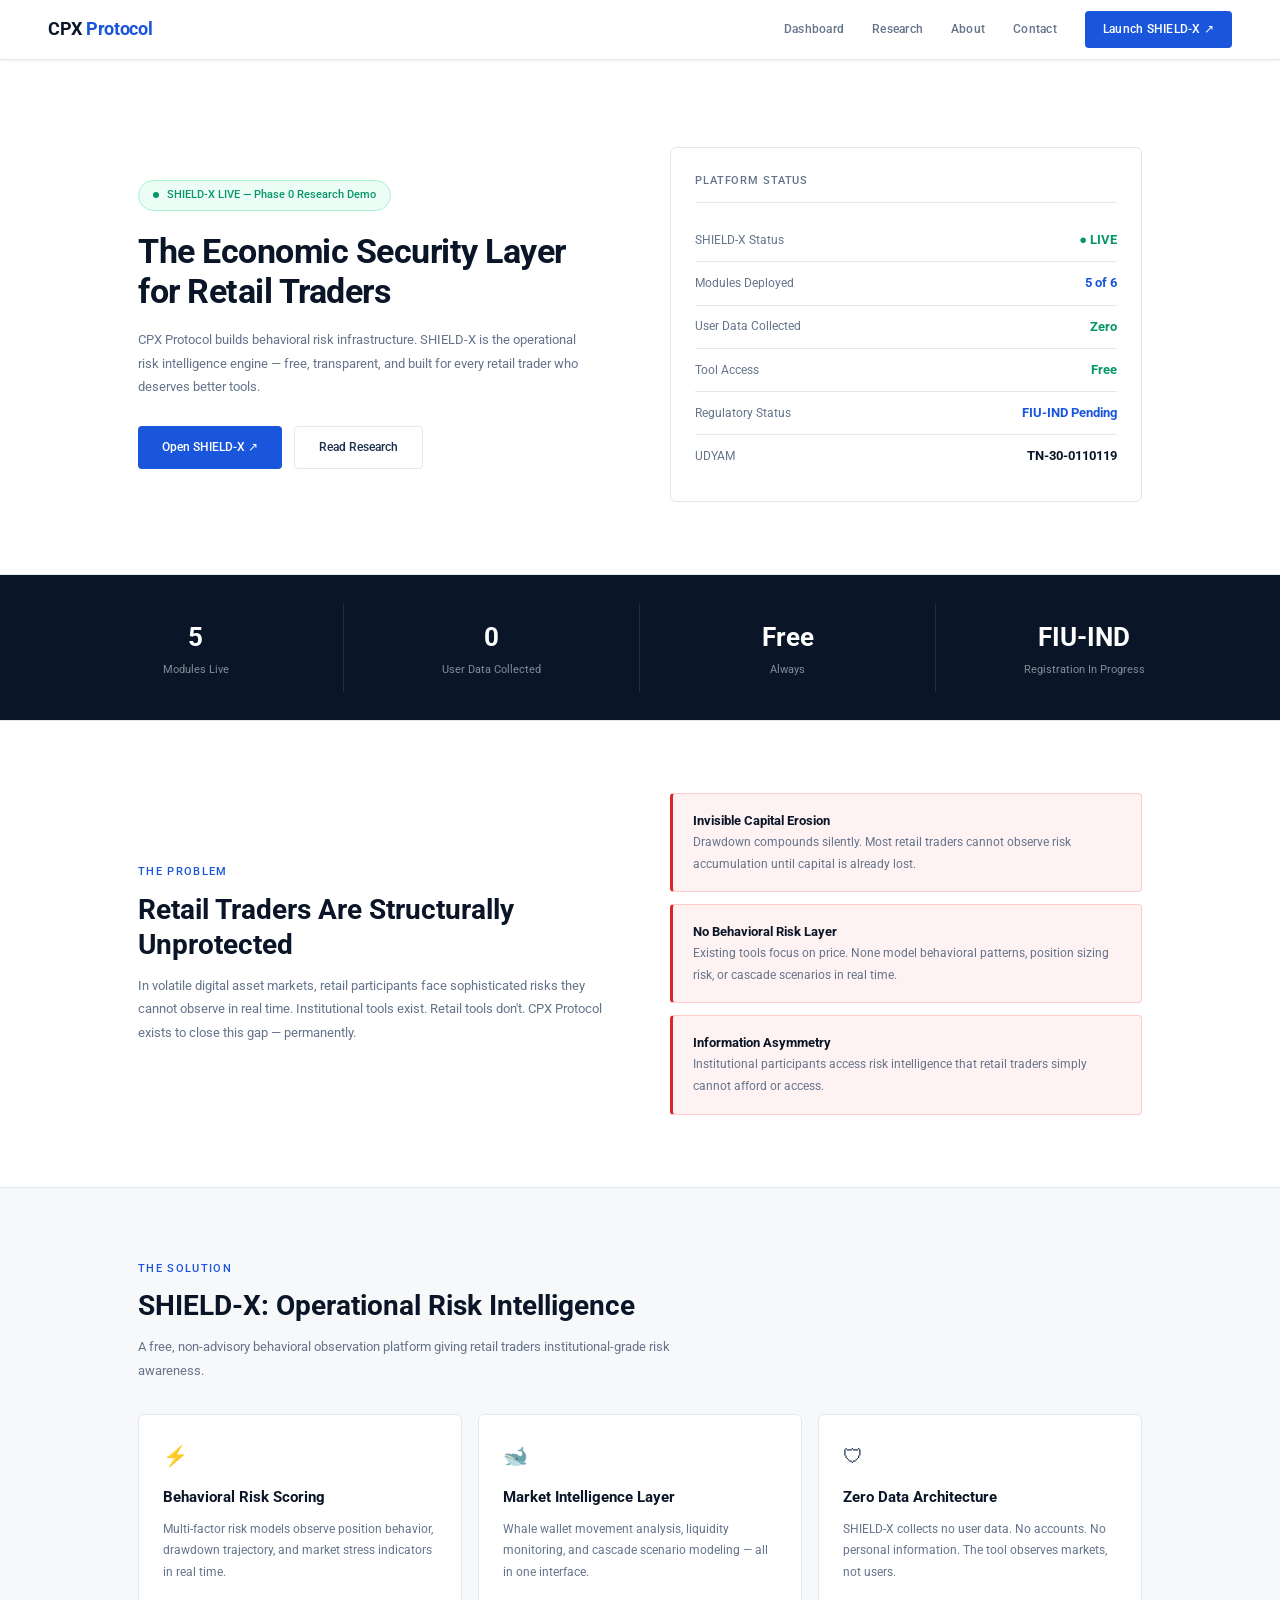
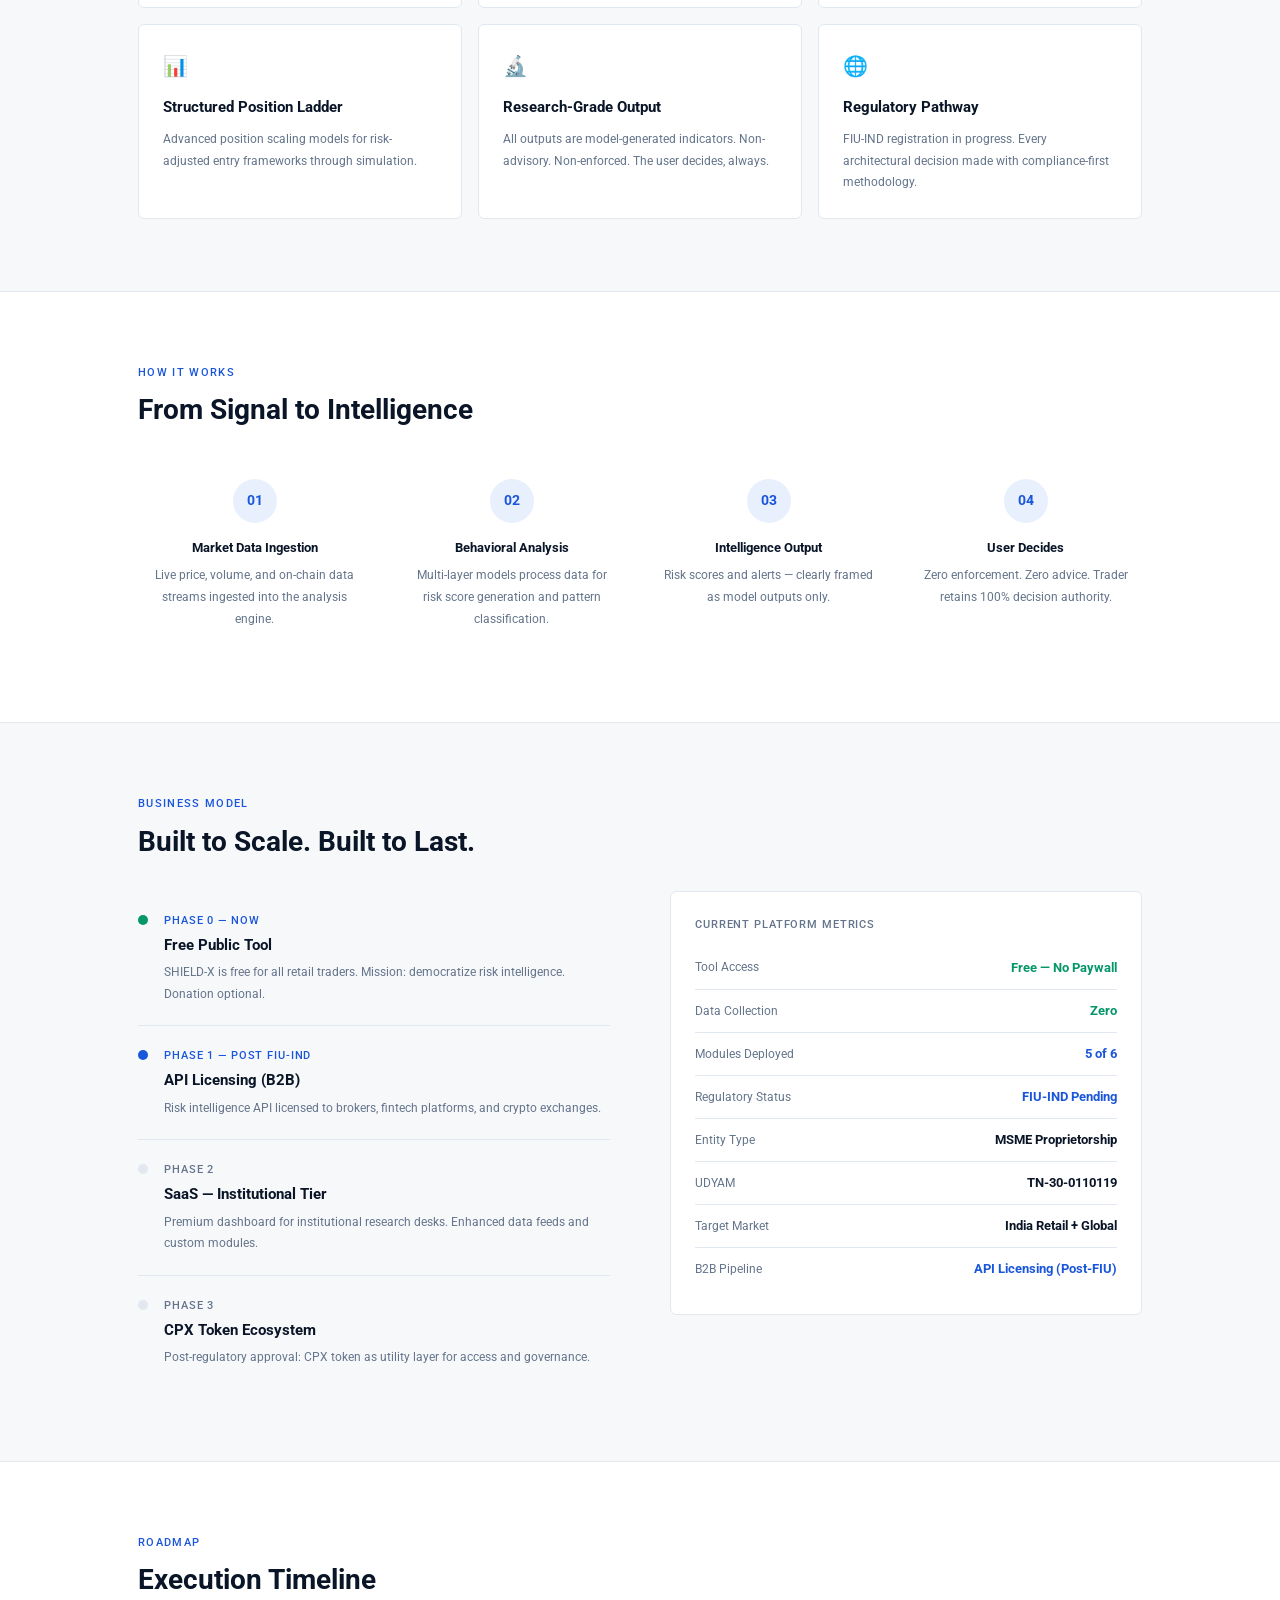
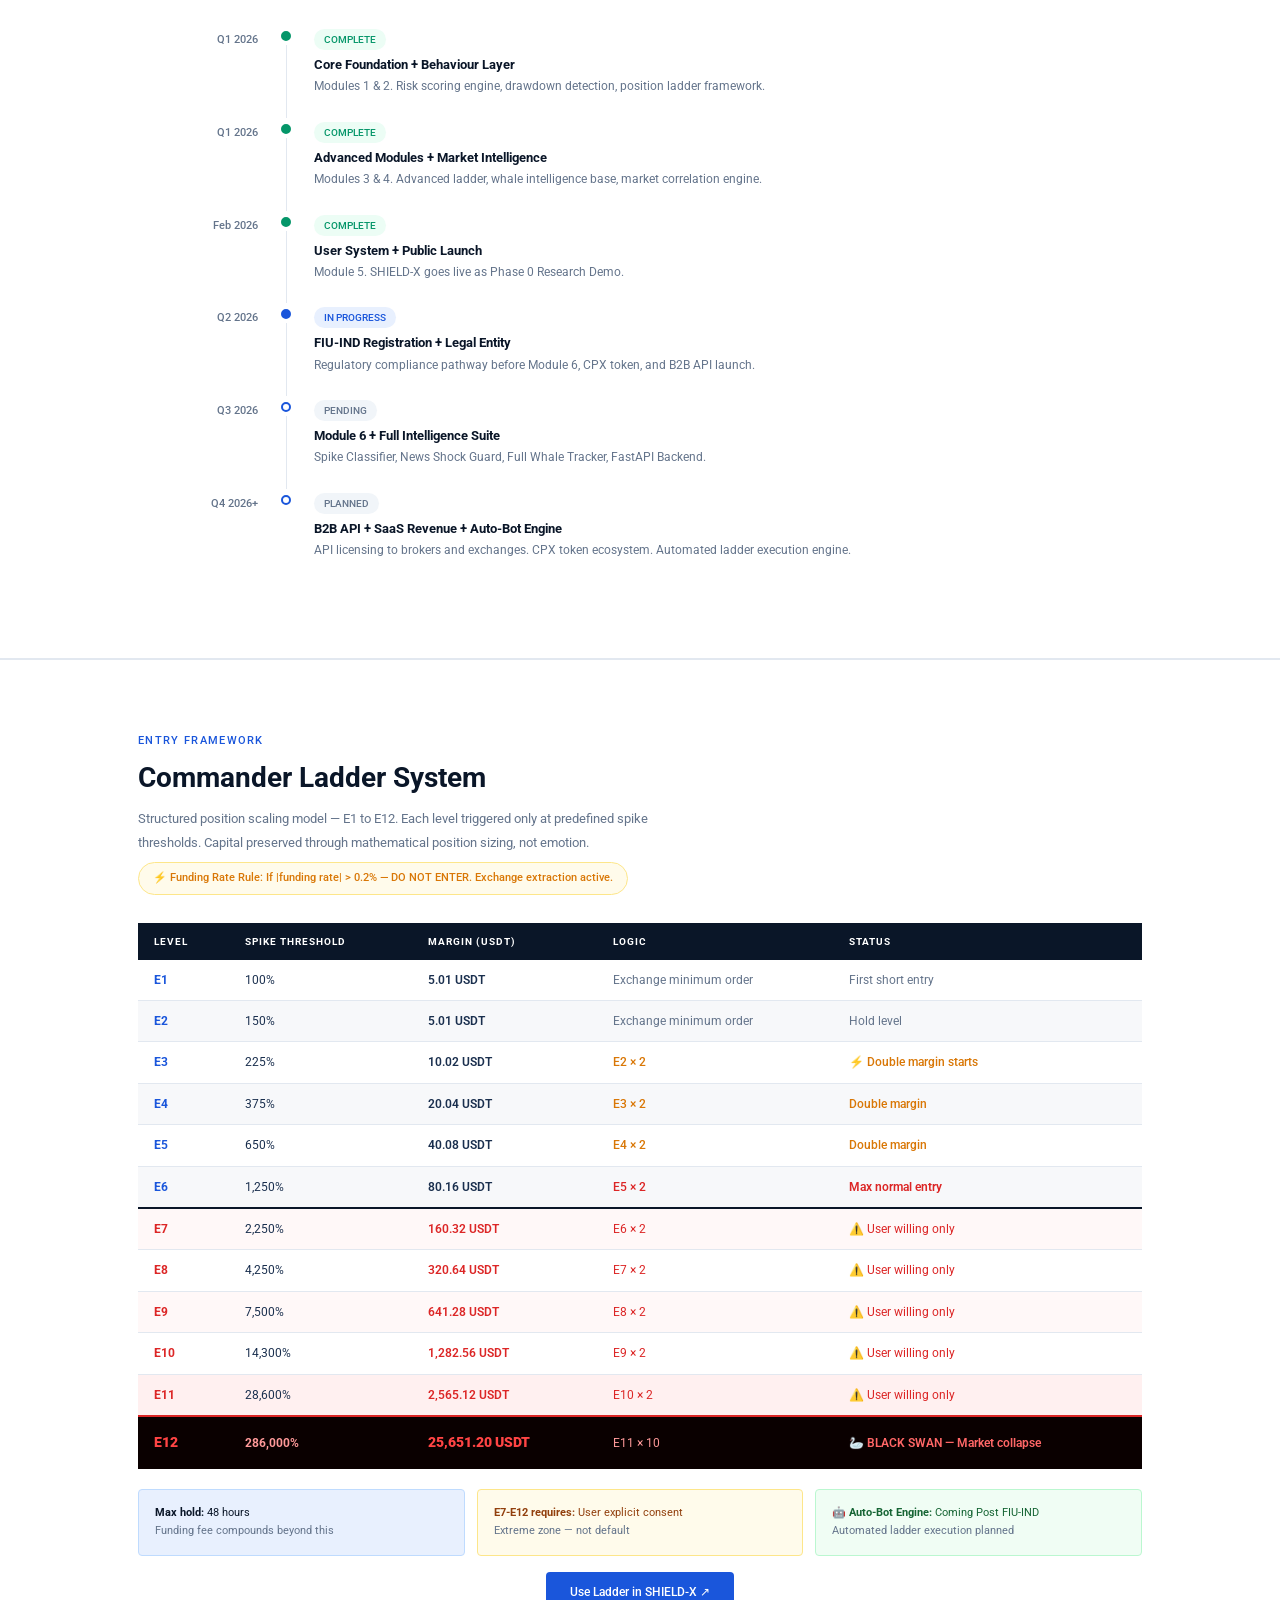
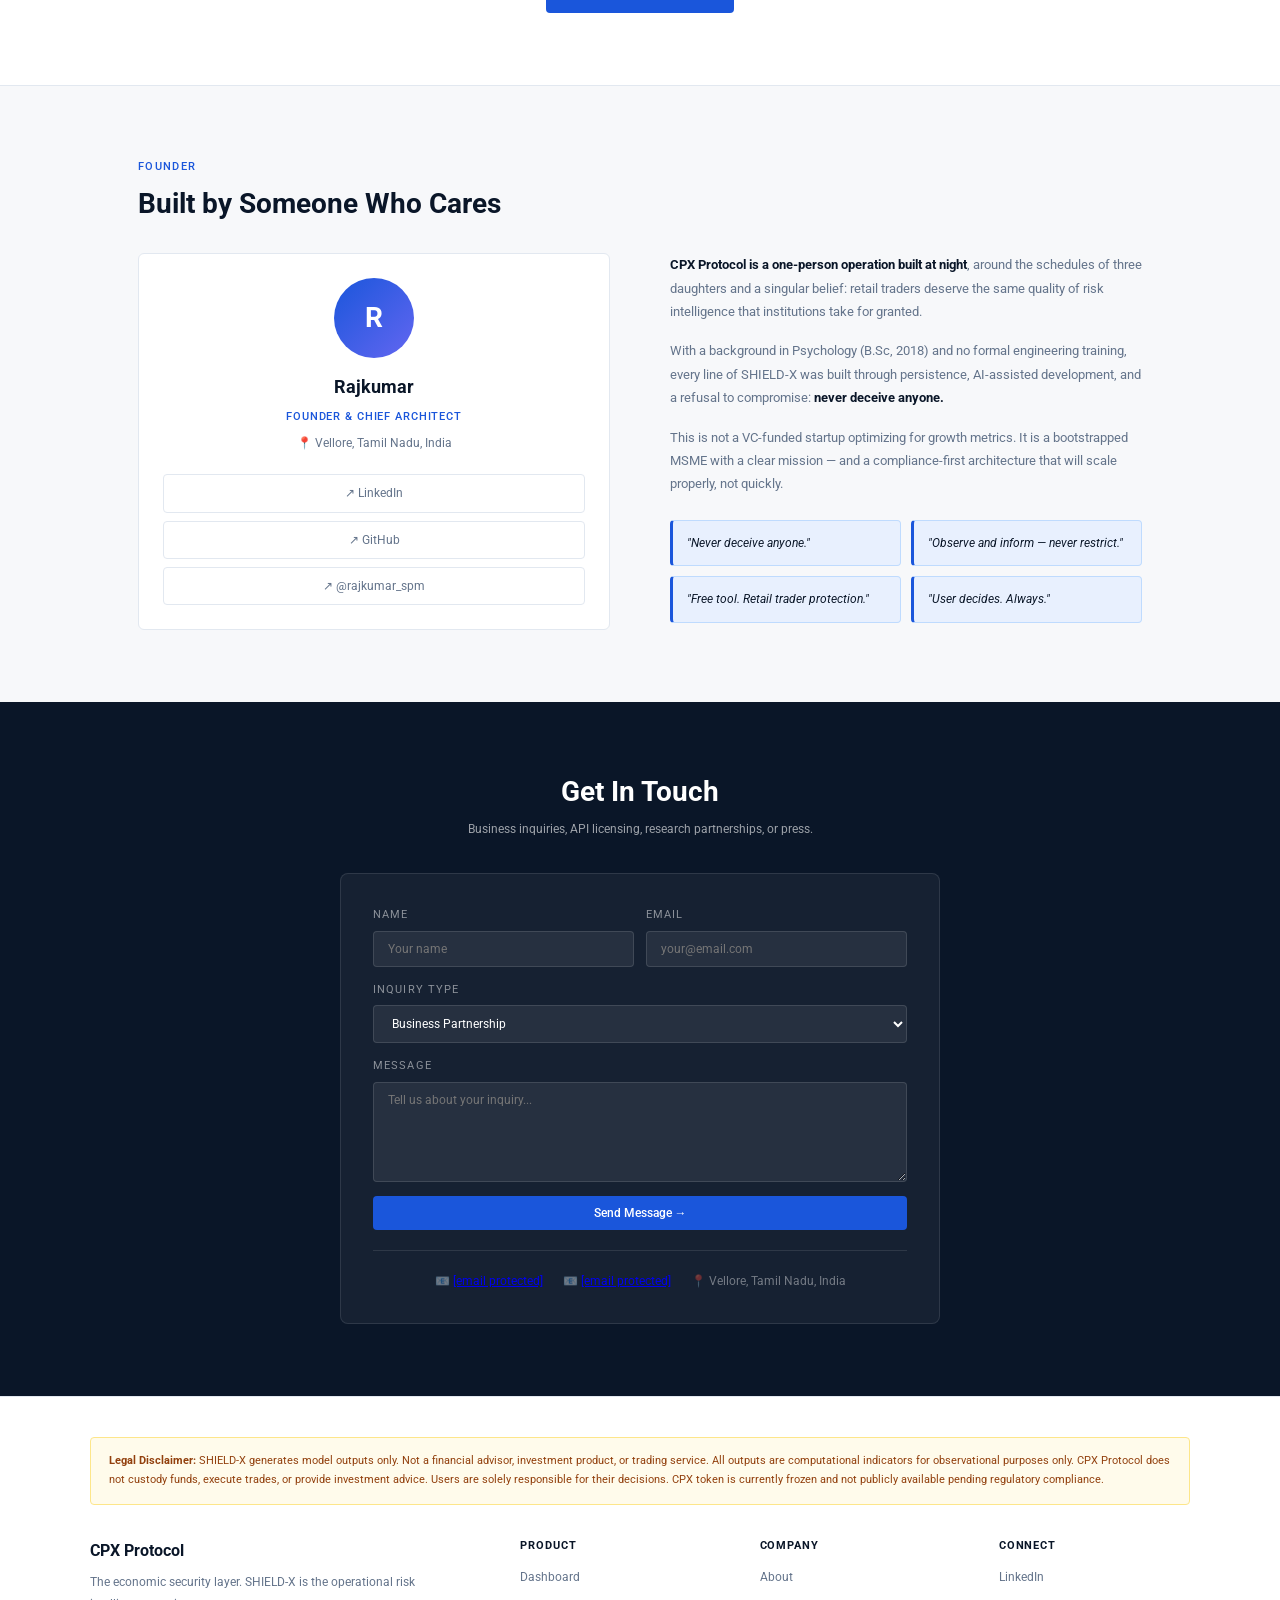
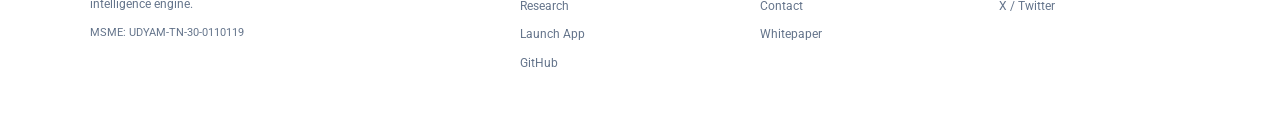
==== index.html @ a52c0819 "Update index.html" ====
<!DOCTYPE html>
<html lang="en">
<head>
<meta charset="UTF-8"/>
<meta name="viewport" content="width=device-width, initial-scale=1.0"/>
<title>CPX Protocol — Economic Security Layer</title>
<meta name="description" content="CPX Protocol is the economic security layer. SHIELD-X is the operational risk intelligence engine for retail traders."/>
<link rel="stylesheet" href="style.css"/>
</head>
<body>

<nav>
  <a href="index.html" class="nav-logo">CPX <span>Protocol</span></a>
  <div class="nav-links">
    <a href="dashboard.html">Dashboard</a>
    <a href="research.html">Research</a>
    <a href="about.html">About</a>
    <a href="contact.html">Contact</a>
    <a href="https://shield-x-jmgmhr2n8bpzmvcjt3ipsz.streamlit.app/" target="_blank" class="nav-cta">Launch SHIELD-X ↗</a>
  </div>
</nav>

<!-- LIVE RADAR BAR -->
<div style="background:#fff3cd;border-bottom:2px solid #dc2626;padding:8px 48px;display:flex;align-items:center;justify-content:space-between;gap:12px;">
  <div style="display:flex;align-items:center;gap:10px;flex:1;overflow:hidden;">
    <span style="font-size:13px;flex-shrink:0;">🛰️</span>
    <span style="font-size:11px;font-weight:700;color:#dc2626;white-space:nowrap;flex-shrink:0;">SHIELD-X RADAR ACTIVE:</span>
    <marquee style="font-size:11px;font-weight:500;color:#92400e;">
      Monitoring CMC Top 500 × Binance Futures for 75%+ movement — No static alerts here — Live real-time data inside SHIELD-X App — Open SHIELD-X for live 75% spike detection and full analysis — Monitoring CMC Top 500 × Binance Futures —
    </marquee>
  </div>
  <a href="https://shield-x-jmgmhr2n8bpzmvcjt3ipsz.streamlit.app/" target="_blank" style="background:#dc2626;color:#fff;padding:5px 14px;border-radius:4px;text-decoration:none;font-size:11px;font-weight:600;white-space:nowrap;flex-shrink:0;">Live Radar ↗</a>
</div>

<!-- HERO -->
<div style="background:#fff;border-bottom:1px solid var(--border);">
  <div class="section" style="padding-top:100px;display:grid;grid-template-columns:1fr 1fr;gap:60px;align-items:center;">
    <div>
      <div class="live-badge"><span class="dot"></span>SHIELD-X LIVE — Phase 0 Research Demo</div>
      <h1 style="margin-bottom:16px;">The Economic Security Layer for Retail Traders</h1>
      <p style="font-size:13px;max-width:460px;margin-bottom:28px;">CPX Protocol builds behavioral risk infrastructure. SHIELD-X is the operational risk intelligence engine — free, transparent, and built for every retail trader who deserves better tools.</p>
      <div style="display:flex;gap:12px;flex-wrap:wrap;">
        <a href="https://shield-x-jmgmhr2n8bpzmvcjt3ipsz.streamlit.app/" target="_blank" class="btn-primary">Open SHIELD-X ↗</a>
        <a href="research.html" class="btn-secondary">Read Research</a>
      </div>
    </div>
    <div class="card">
      <div style="font-size:11px;font-weight:500;color:var(--muted);letter-spacing:0.08em;text-transform:uppercase;margin-bottom:16px;padding-bottom:12px;border-bottom:1px solid var(--border);">Platform Status</div>
      <div class="metric-row"><span class="label">SHIELD-X Status</span><span class="value green">● LIVE</span></div>
      <div class="metric-row"><span class="label">Modules Deployed</span><span class="value blue">5 of 6</span></div>
      <div class="metric-row"><span class="label">User Data Collected</span><span class="value green">Zero</span></div>
      <div class="metric-row"><span class="label">Tool Access</span><span class="value green">Free</span></div>
      <div class="metric-row"><span class="label">Regulatory Status</span><span class="value blue">FIU-IND Pending</span></div>
      <div class="metric-row"><span class="label">UDYAM</span><span class="value">TN-30-0110119</span></div>
    </div>
  </div>
</div>

<!-- STATS -->
<div class="stats-bar">
  <div class="stat-item"><span class="stat-value">5</span><span class="stat-label">Modules Live</span></div>
  <div class="stat-item"><span class="stat-value">0</span><span class="stat-label">User Data Collected</span></div>
  <div class="stat-item"><span class="stat-value">Free</span><span class="stat-label">Always</span></div>
  <div class="stat-item"><span class="stat-value">FIU-IND</span><span class="stat-label">Registration In Progress</span></div>
</div>

<!-- PROBLEM -->
<div class="section-wrap-white">
  <div class="section">
    <div class="grid-2" style="align-items:center;">
      <div>
        <div class="section-tag">The Problem</div>
        <h2 class="section-title">Retail Traders Are Structurally Unprotected</h2>
        <p class="section-body">In volatile digital asset markets, retail participants face sophisticated risks they cannot observe in real time. Institutional tools exist. Retail tools don't. CPX Protocol exists to close this gap — permanently.</p>
      </div>
      <div style="display:flex;flex-direction:column;gap:12px;">
        <div class="problem-card"><h4>Invisible Capital Erosion</h4><p>Drawdown compounds silently. Most retail traders cannot observe risk accumulation until capital is already lost.</p></div>
        <div class="problem-card"><h4>No Behavioral Risk Layer</h4><p>Existing tools focus on price. None model behavioral patterns, position sizing risk, or cascade scenarios in real time.</p></div>
        <div class="problem-card"><h4>Information Asymmetry</h4><p>Institutional participants access risk intelligence that retail traders simply cannot afford or access.</p></div>
      </div>
    </div>
  </div>
</div>

<!-- SOLUTION -->
<div class="section">
  <div class="section-tag">The Solution</div>
  <h2 class="section-title">SHIELD-X: Operational Risk Intelligence</h2>
  <p class="section-body">A free, non-advisory behavioral observation platform giving retail traders institutional-grade risk awareness.</p>
  <div class="grid-3" style="margin-top:32px;">
    <div class="card"><div style="font-size:20px;margin-bottom:12px;">⚡</div><h3>Behavioral Risk Scoring</h3><p style="margin-top:8px;">Multi-factor risk models observe position behavior, drawdown trajectory, and market stress indicators in real time.</p></div>
    <div class="card"><div style="font-size:20px;margin-bottom:12px;">🐋</div><h3>Market Intelligence Layer</h3><p style="margin-top:8px;">Whale wallet movement analysis, liquidity monitoring, and cascade scenario modeling — all in one interface.</p></div>
    <div class="card"><div style="font-size:20px;margin-bottom:12px;">🛡</div><h3>Zero Data Architecture</h3><p style="margin-top:8px;">SHIELD-X collects no user data. No accounts. No personal information. The tool observes markets, not users.</p></div>
    <div class="card"><div style="font-size:20px;margin-bottom:12px;">📊</div><h3>Structured Position Ladder</h3><p style="margin-top:8px;">Advanced position scaling models for risk-adjusted entry frameworks through simulation.</p></div>
    <div class="card"><div style="font-size:20px;margin-bottom:12px;">🔬</div><h3>Research-Grade Output</h3><p style="margin-top:8px;">All outputs are model-generated indicators. Non-advisory. Non-enforced. The user decides, always.</p></div>
    <div class="card"><div style="font-size:20px;margin-bottom:12px;">🌐</div><h3>Regulatory Pathway</h3><p style="margin-top:8px;">FIU-IND registration in progress. Every architectural decision made with compliance-first methodology.</p></div>
  </div>
</div>

<!-- HOW IT WORKS -->
<div class="section-wrap-white">
  <div class="section">
    <div class="section-tag">How It Works</div>
    <h2 class="section-title">From Signal to Intelligence</h2>
    <div class="grid-4" style="margin-top:32px;">
      <div class="step"><div class="step-num">01</div><h4>Market Data Ingestion</h4><p style="margin-top:6px;">Live price, volume, and on-chain data streams ingested into the analysis engine.</p></div>
      <div class="step"><div class="step-num">02</div><h4>Behavioral Analysis</h4><p style="margin-top:6px;">Multi-layer models process data for risk score generation and pattern classification.</p></div>
      <div class="step"><div class="step-num">03</div><h4>Intelligence Output</h4><p style="margin-top:6px;">Risk scores and alerts — clearly framed as model outputs only.</p></div>
      <div class="step"><div class="step-num">04</div><h4>User Decides</h4><p style="margin-top:6px;">Zero enforcement. Zero advice. Trader retains 100% decision authority.</p></div>
    </div>
  </div>
</div>

<!-- BUSINESS MODEL -->
<div class="section">
  <div class="section-tag">Business Model</div>
  <h2 class="section-title">Built to Scale. Built to Last.</h2>
  <div class="grid-2" style="margin-top:32px;align-items:start;">
    <div>
      <div style="display:flex;gap:16px;padding:20px 0;border-bottom:1px solid var(--border);"><div style="width:10px;height:10px;border-radius:50%;background:var(--green);margin-top:4px;flex-shrink:0;"></div><div><p style="font-size:11px;color:var(--blue);font-weight:500;text-transform:uppercase;letter-spacing:0.08em;">Phase 0 — Now</p><h3 style="margin:2px 0 4px;">Free Public Tool</h3><p>SHIELD-X is free for all retail traders. Mission: democratize risk intelligence. Donation optional.</p></div></div>
      <div style="display:flex;gap:16px;padding:20px 0;border-bottom:1px solid var(--border);"><div style="width:10px;height:10px;border-radius:50%;background:var(--blue);margin-top:4px;flex-shrink:0;"></div><div><p style="font-size:11px;color:var(--blue);font-weight:500;text-transform:uppercase;letter-spacing:0.08em;">Phase 1 — Post FIU-IND</p><h3 style="margin:2px 0 4px;">API Licensing (B2B)</h3><p>Risk intelligence API licensed to brokers, fintech platforms, and crypto exchanges.</p></div></div>
      <div style="display:flex;gap:16px;padding:20px 0;border-bottom:1px solid var(--border);"><div style="width:10px;height:10px;border-radius:50%;background:var(--border);margin-top:4px;flex-shrink:0;"></div><div><p style="font-size:11px;color:var(--muted);font-weight:500;text-transform:uppercase;letter-spacing:0.08em;">Phase 2</p><h3 style="margin:2px 0 4px;">SaaS — Institutional Tier</h3><p>Premium dashboard for institutional research desks. Enhanced data feeds and custom modules.</p></div></div>
      <div style="display:flex;gap:16px;padding:20px 0;"><div style="width:10px;height:10px;border-radius:50%;background:var(--border);margin-top:4px;flex-shrink:0;"></div><div><p style="font-size:11px;color:var(--muted);font-weight:500;text-transform:uppercase;letter-spacing:0.08em;">Phase 3</p><h3 style="margin:2px 0 4px;">CPX Token Ecosystem</h3><p>Post-regulatory approval: CPX token as utility layer for access and governance.</p></div></div>
    </div>
    <div class="card">
      <div style="font-size:11px;font-weight:500;color:var(--muted);letter-spacing:0.08em;text-transform:uppercase;margin-bottom:12px;">Current Platform Metrics</div>
      <div class="metric-row"><span class="label">Tool Access</span><span class="value green">Free — No Paywall</span></div>
      <div class="metric-row"><span class="label">Data Collection</span><span class="value green">Zero</span></div>
      <div class="metric-row"><span class="label">Modules Deployed</span><span class="value blue">5 of 6</span></div>
      <div class="metric-row"><span class="label">Regulatory Status</span><span class="value blue">FIU-IND Pending</span></div>
      <div class="metric-row"><span class="label">Entity Type</span><span class="value">MSME Proprietorship</span></div>
      <div class="metric-row"><span class="label">UDYAM</span><span class="value">TN-30-0110119</span></div>
      <div class="metric-row"><span class="label">Target Market</span><span class="value">India Retail + Global</span></div>
      <div class="metric-row"><span class="label">B2B Pipeline</span><span class="value blue">API Licensing (Post-FIU)</span></div>
    </div>
  </div>
</div>

<!-- ROADMAP -->
<div class="section-wrap-white">
  <div class="section">
    <div class="section-tag">Roadmap</div>
    <h2 class="section-title">Execution Timeline</h2>
    <div style="margin-top:32px;">
      <div class="rm-item"><div class="rm-date">Q1 2026</div><div class="rm-line"><div class="rm-dot done"></div><div class="rm-connector"></div></div><div class="rm-content"><span class="rm-tag tag-done">COMPLETE</span><h4>Core Foundation + Behaviour Layer</h4><p>Modules 1 & 2. Risk scoring engine, drawdown detection, position ladder framework.</p></div></div>
      <div class="rm-item"><div class="rm-date">Q1 2026</div><div class="rm-line"><div class="rm-dot done"></div><div class="rm-connector"></div></div><div class="rm-content"><span class="rm-tag tag-done">COMPLETE</span><h4>Advanced Modules + Market Intelligence</h4><p>Modules 3 & 4. Advanced ladder, whale intelligence base, market correlation engine.</p></div></div>
      <div class="rm-item"><div class="rm-date">Feb 2026</div><div class="rm-line"><div class="rm-dot done"></div><div class="rm-connector"></div></div><div class="rm-content"><span class="rm-tag tag-done">COMPLETE</span><h4>User System + Public Launch</h4><p>Module 5. SHIELD-X goes live as Phase 0 Research Demo.</p></div></div>
      <div class="rm-item"><div class="rm-date">Q2 2026</div><div class="rm-line"><div class="rm-dot active"></div><div class="rm-connector"></div></div><div class="rm-content"><span class="rm-tag tag-live">IN PROGRESS</span><h4>FIU-IND Registration + Legal Entity</h4><p>Regulatory compliance pathway before Module 6, CPX token, and B2B API launch.</p></div></div>
      <div class="rm-item"><div class="rm-date">Q3 2026</div><div class="rm-line"><div class="rm-dot"></div><div class="rm-connector"></div></div><div class="rm-content"><span class="rm-tag tag-pending">PENDING</span><h4>Module 6 + Full Intelligence Suite</h4><p>Spike Classifier, News Shock Guard, Full Whale Tracker, FastAPI Backend.</p></div></div>
      <div class="rm-item"><div class="rm-date">Q4 2026+</div><div class="rm-line"><div class="rm-dot"></div></div><div class="rm-content"><span class="rm-tag tag-pending">PLANNED</span><h4>B2B API + SaaS Revenue + Auto-Bot Engine</h4><p>API licensing to brokers and exchanges. CPX token ecosystem. Automated ladder execution engine.</p></div></div>
    </div>
  </div>
</div>

<!-- LADDER ENTRY FRAMEWORK -->
<div class="section-wrap-white">
  <div class="section">
    <div class="section-tag">Entry Framework</div>
    <h2 class="section-title">Commander Ladder System</h2>
    <p class="section-body">Structured position scaling model — E1 to E12. Each level triggered only at predefined spike thresholds. Capital preserved through mathematical position sizing, not emotion.</p>
    <div style="margin-top:8px;display:inline-flex;align-items:center;gap:8px;background:var(--warn-light);border:1px solid #fde68a;padding:6px 14px;border-radius:100px;font-size:11px;color:var(--warn);font-weight:500;">
      ⚡ Funding Rate Rule: If |funding rate| &gt; 0.2% — DO NOT ENTER. Exchange extraction active.
    </div>

    <div style="margin-top:28px;overflow-x:auto;">
      <table style="width:100%;border-collapse:collapse;font-size:12px;">
        <thead>
          <tr style="background:var(--navy);color:#fff;">
            <th style="padding:10px 16px;text-align:left;font-size:10px;letter-spacing:0.1em;text-transform:uppercase;">Level</th>
            <th style="padding:10px 16px;text-align:left;font-size:10px;letter-spacing:0.1em;text-transform:uppercase;">Spike Threshold</th>
            <th style="padding:10px 16px;text-align:left;font-size:10px;letter-spacing:0.1em;text-transform:uppercase;">Margin (USDT)</th>
            <th style="padding:10px 16px;text-align:left;font-size:10px;letter-spacing:0.1em;text-transform:uppercase;">Logic</th>
            <th style="padding:10px 16px;text-align:left;font-size:10px;letter-spacing:0.1em;text-transform:uppercase;">Status</th>
          </tr>
        </thead>
        <tbody>
          <tr style="border-bottom:1px solid var(--border);background:var(--white);">
            <td style="padding:10px 16px;font-weight:700;color:var(--blue);">E1</td>
            <td style="padding:10px 16px;">100%</td>
            <td style="padding:10px 16px;font-weight:600;">5.01 USDT</td>
            <td style="padding:10px 16px;color:var(--muted);">Exchange minimum order</td>
            <td style="padding:10px 16px;color:var(--muted);">First short entry</td>
          </tr>
          <tr style="border-bottom:1px solid var(--border);background:var(--bg);">
            <td style="padding:10px 16px;font-weight:700;color:var(--blue);">E2</td>
            <td style="padding:10px 16px;">150%</td>
            <td style="padding:10px 16px;font-weight:600;">5.01 USDT</td>
            <td style="padding:10px 16px;color:var(--muted);">Exchange minimum order</td>
            <td style="padding:10px 16px;color:var(--muted);">Hold level</td>
          </tr>
          <tr style="border-bottom:1px solid var(--border);background:var(--white);">
            <td style="padding:10px 16px;font-weight:700;color:var(--blue);">E3</td>
            <td style="padding:10px 16px;">225%</td>
            <td style="padding:10px 16px;font-weight:600;">10.02 USDT</td>
            <td style="padding:10px 16px;color:var(--warn);font-weight:500;">E2 × 2</td>
            <td style="padding:10px 16px;color:var(--warn);font-weight:500;">⚡ Double margin starts</td>
          </tr>
          <tr style="border-bottom:1px solid var(--border);background:var(--bg);">
            <td style="padding:10px 16px;font-weight:700;color:var(--blue);">E4</td>
            <td style="padding:10px 16px;">375%</td>
            <td style="padding:10px 16px;font-weight:600;">20.04 USDT</td>
            <td style="padding:10px 16px;color:var(--warn);font-weight:500;">E3 × 2</td>
            <td style="padding:10px 16px;color:var(--warn);font-weight:500;">Double margin</td>
          </tr>
          <tr style="border-bottom:1px solid var(--border);background:var(--white);">
            <td style="padding:10px 16px;font-weight:700;color:var(--blue);">E5</td>
            <td style="padding:10px 16px;">650%</td>
            <td style="padding:10px 16px;font-weight:600;">40.08 USDT</td>
            <td style="padding:10px 16px;color:var(--warn);font-weight:500;">E4 × 2</td>
            <td style="padding:10px 16px;color:var(--warn);font-weight:500;">Double margin</td>
          </tr>
          <tr style="border-bottom:2px solid var(--navy);background:var(--bg);">
            <td style="padding:10px 16px;font-weight:700;color:var(--blue);">E6</td>
            <td style="padding:10px 16px;">1,250%</td>
            <td style="padding:10px 16px;font-weight:600;">80.16 USDT</td>
            <td style="padding:10px 16px;color:var(--red);font-weight:500;">E5 × 2</td>
            <td style="padding:10px 16px;color:var(--red);font-weight:600;">Max normal entry</td>
          </tr>
          <tr style="border-bottom:1px solid var(--border);background:#fff8f8;">
            <td style="padding:10px 16px;font-weight:700;color:var(--red);">E7</td>
            <td style="padding:10px 16px;">2,250%</td>
            <td style="padding:10px 16px;font-weight:600;color:var(--red);">160.32 USDT</td>
            <td style="padding:10px 16px;color:var(--red);">E6 × 2</td>
            <td style="padding:10px 16px;color:var(--red);">⚠️ User willing only</td>
          </tr>
          <tr style="border-bottom:1px solid var(--border);background:var(--white);">
            <td style="padding:10px 16px;font-weight:700;color:var(--red);">E8</td>
            <td style="padding:10px 16px;">4,250%</td>
            <td style="padding:10px 16px;font-weight:600;color:var(--red);">320.64 USDT</td>
            <td style="padding:10px 16px;color:var(--red);">E7 × 2</td>
            <td style="padding:10px 16px;color:var(--red);">⚠️ User willing only</td>
          </tr>
          <tr style="border-bottom:1px solid var(--border);background:#fff8f8;">
            <td style="padding:10px 16px;font-weight:700;color:var(--red);">E9</td>
            <td style="padding:10px 16px;">7,500%</td>
            <td style="padding:10px 16px;font-weight:600;color:var(--red);">641.28 USDT</td>
            <td style="padding:10px 16px;color:var(--red);">E8 × 2</td>
            <td style="padding:10px 16px;color:var(--red);">⚠️ User willing only</td>
          </tr>
          <tr style="border-bottom:1px solid var(--border);background:var(--white);">
            <td style="padding:10px 16px;font-weight:700;color:var(--red);">E10</td>
            <td style="padding:10px 16px;">14,300%</td>
            <td style="padding:10px 16px;font-weight:600;color:var(--red);">1,282.56 USDT</td>
            <td style="padding:10px 16px;color:var(--red);">E9 × 2</td>
            <td style="padding:10px 16px;color:var(--red);">⚠️ User willing only</td>
          </tr>
          <tr style="border-bottom:2px solid #dc2626;background:#fff0f0;">
            <td style="padding:10px 16px;font-weight:700;color:var(--red);">E11</td>
            <td style="padding:10px 16px;">28,600%</td>
            <td style="padding:10px 16px;font-weight:600;color:var(--red);">2,565.12 USDT</td>
            <td style="padding:10px 16px;color:var(--red);">E10 × 2</td>
            <td style="padding:10px 16px;color:var(--red);">⚠️ User willing only</td>
          </tr>
          <tr style="background:#0a0000;">
            <td style="padding:14px 16px;font-weight:900;color:#ff4444;font-size:14px;">E12</td>
            <td style="padding:14px 16px;color:#ff9999;font-weight:700;">286,000%</td>
            <td style="padding:14px 16px;color:#ff4444;font-weight:900;font-size:14px;">25,651.20 USDT</td>
            <td style="padding:14px 16px;color:#ff9999;">E11 × 10</td>
            <td style="padding:14px 16px;color:#ff6666;font-weight:600;">🦢 BLACK SWAN — Market collapse</td>
          </tr>
        </tbody>
      </table>
    </div>

    <div style="margin-top:20px;display:grid;grid-template-columns:1fr 1fr 1fr;gap:12px;">
      <div style="background:var(--blue-light);border:1px solid #bfdbfe;padding:14px 16px;border-radius:4px;font-size:11px;color:var(--navy);">
        <strong>Max hold:</strong> 48 hours<br/>
        <span style="color:var(--muted);">Funding fee compounds beyond this</span>
      </div>
      <div style="background:var(--warn-light);border:1px solid #fde68a;padding:14px 16px;border-radius:4px;font-size:11px;color:#92400e;">
        <strong>E7-E12 requires:</strong> User explicit consent<br/>
        <span style="color:var(--muted);">Extreme zone — not default</span>
      </div>
      <div style="background:#f0fdf4;border:1px solid #bbf7d0;padding:14px 16px;border-radius:4px;font-size:11px;color:#166534;">
        <strong>🤖 Auto-Bot Engine:</strong> Coming Post FIU-IND<br/>
        <span style="color:var(--muted);">Automated ladder execution planned</span>
      </div>
    </div>

    <div style="margin-top:16px;text-align:center;">
      <a href="https://shield-x-jmgmhr2n8bpzmvcjt3ipsz.streamlit.app/" target="_blank" class="btn-primary">Use Ladder in SHIELD-X ↗</a>
    </div>
  </div>
</div>

<!-- FOUNDER -->
<div class="section">
  <div class="section-tag">Founder</div>
  <h2 class="section-title">Built by Someone Who Cares</h2>
  <div class="grid-2" style="margin-top:32px;align-items:start;">
    <div class="card" style="text-align:center;">
      <div class="founder-avatar">R</div>
      <h3 style="font-size:18px;margin-bottom:4px;">Rajkumar</h3>
      <p style="font-size:11px;color:var(--blue);font-weight:500;letter-spacing:0.08em;text-transform:uppercase;margin-bottom:6px;">Founder & Chief Architect</p>
      <p style="margin-bottom:20px;">📍 Vellore, Tamil Nadu, India</p>
      <div style="display:flex;flex-direction:column;gap:8px;">
        <a href="https://www.linkedin.com/in/rajkumarspm/" target="_blank" style="display:block;font-size:12px;color:var(--muted);text-decoration:none;padding:8px;border:1px solid var(--border);border-radius:4px;">↗ LinkedIn</a>
        <a href="https://github.com/Rajkumarspm/shield-x" target="_blank" style="display:block;font-size:12px;color:var(--muted);text-decoration:none;padding:8px;border:1px solid var(--border);border-radius:4px;">↗ GitHub</a>
        <a href="https://twitter.com/rajkumar_spm" target="_blank" style="display:block;font-size:12px;color:var(--muted);text-decoration:none;padding:8px;border:1px solid var(--border);border-radius:4px;">↗ @rajkumar_spm</a>
      </div>
    </div>
    <div>
      <p style="font-size:13px;margin-bottom:16px;"><strong style="color:var(--navy);">CPX Protocol is a one-person operation built at night</strong>, around the schedules of three daughters and a singular belief: retail traders deserve the same quality of risk intelligence that institutions take for granted.</p>
      <p style="font-size:13px;margin-bottom:16px;">With a background in Psychology (B.Sc, 2018) and no formal engineering training, every line of SHIELD-X was built through persistence, AI-assisted development, and a refusal to compromise: <strong style="color:var(--navy);">never deceive anyone.</strong></p>
      <p style="font-size:13px;margin-bottom:24px;">This is not a VC-funded startup optimizing for growth metrics. It is a bootstrapped MSME with a clear mission — and a compliance-first architecture that will scale properly, not quickly.</p>
      <div class="grid-2" style="gap:10px;">
        <div style="background:var(--blue-light);border:1px solid #bfdbfe;border-left:3px solid var(--blue);padding:12px 14px;border-radius:4px;font-size:12px;font-style:italic;color:var(--navy);">"Never deceive anyone."</div>
        <div style="background:var(--blue-light);border:1px solid #bfdbfe;border-left:3px solid var(--blue);padding:12px 14px;border-radius:4px;font-size:12px;font-style:italic;color:var(--navy);">"Observe and inform — never restrict."</div>
        <div style="background:var(--blue-light);border:1px solid #bfdbfe;border-left:3px solid var(--blue);padding:12px 14px;border-radius:4px;font-size:12px;font-style:italic;color:var(--navy);">"Free tool. Retail trader protection."</div>
        <div style="background:var(--blue-light);border:1px solid #bfdbfe;border-left:3px solid var(--blue);padding:12px 14px;border-radius:4px;font-size:12px;font-style:italic;color:var(--navy);">"User decides. Always."</div>
      </div>
    </div>
  </div>
</div>

<!-- CONTACT -->
<div class="section-wrap-navy">
  <div class="section" style="text-align:center;">
    <h2 style="color:#fff;margin-bottom:10px;">Get In Touch</h2>
    <p style="color:rgba(255,255,255,0.6);margin-bottom:32px;">Business inquiries, API licensing, research partnerships, or press.</p>
    <div style="background:rgba(255,255,255,0.05);border:1px solid rgba(255,255,255,0.1);padding:32px;border-radius:8px;text-align:left;max-width:600px;margin:0 auto;">
      <form action="https://formspree.io/f/mlgwkqnv" method="POST">
        <div class="form-row">
          <div class="form-group"><label style="color:rgba(255,255,255,0.5);">Name</label><input type="text" name="name" required placeholder="Your name" style="background:rgba(255,255,255,0.07);border:1px solid rgba(255,255,255,0.12);color:#fff;"/></div>
          <div class="form-group"><label style="color:rgba(255,255,255,0.5);">Email</label><input type="email" name="email" required placeholder="your@email.com" style="background:rgba(255,255,255,0.07);border:1px solid rgba(255,255,255,0.12);color:#fff;"/></div>
        </div>
        <div class="form-group"><label style="color:rgba(255,255,255,0.5);">Inquiry Type</label>
          <select name="type" style="background:rgba(255,255,255,0.07);border:1px solid rgba(255,255,255,0.12);color:#fff;">
            <option>Business Partnership</option><option>API Licensing</option><option>Research Collaboration</option><option>Press / Media</option><option>General</option>
          </select>
        </div>
        <div class="form-group"><label style="color:rgba(255,255,255,0.5);">Message</label><textarea name="message" required placeholder="Tell us about your inquiry..." style="background:rgba(255,255,255,0.07);border:1px solid rgba(255,255,255,0.12);color:#fff;"></textarea></div>
        <button type="submit" class="btn-primary" style="width:100%;justify-content:center;">Send Message →</button>
      </form>
      <div style="margin-top:20px;padding-top:20px;border-top:1px solid rgba(255,255,255,0.1);font-size:12px;color:rgba(255,255,255,0.4);display:flex;gap:20px;flex-wrap:wrap;justify-content:center;">
        <span>📧 <a href="/cdn-cgi/l/email-protection" class="__cf_email__" data-cfemail="2e5d46474b424a03566e4d5e565e5c415a414d414200415c49">[email&#160;protected]</a></span><span>📧 <a href="/cdn-cgi/l/email-protection" class="__cf_email__" data-cfemail="dfb9b0aab1bbbeabb6b0b19fbcafa7afadb0abb0bcb0b3f1b0adb8">[email&#160;protected]</a></span><span>📍 Vellore, Tamil Nadu, India</span>
      </div>
    </div>
  </div>
</div>

<!-- FOOTER -->
<footer>
  <div class="footer-inner">
    <div class="legal-note"><strong>Legal Disclaimer:</strong> SHIELD-X generates model outputs only. Not a financial advisor, investment product, or trading service. All outputs are computational indicators for observational purposes only. CPX Protocol does not custody funds, execute trades, or provide investment advice. Users are solely responsible for their decisions. CPX token is currently frozen and not publicly available pending regulatory compliance.</div>
    <div class="footer-grid">
      <div class="footer-brand"><h3>CPX Protocol</h3><p>The economic security layer. SHIELD-X is the operational risk intelligence engine.</p><p style="margin-top:8px;font-size:11px;color:var(--muted);">MSME: UDYAM-TN-30-0110119</p></div>
      <div class="footer-col"><h4>Product</h4><a href="dashboard.html">Dashboard</a><a href="research.html">Research</a><a href="https://shield-x-jmgmhr2n8bpzmvcjt3ipsz.streamlit.app/" target="_blank">Launch App</a><a href="https://github.com/Rajkumarspm/shield-x" target="_blank">GitHub</a></div>
      <div class="footer-col"><h4>Company</h4><a href="about.html">About</a><a href="contact.html">Contact</a><a href="research.html#whitepaper">Whitepaper</a></div>
      <div class="footer-col"><h4>Connect</h4><a href="https://linkedin.com/in/rajkumarspm" target="_blank">LinkedIn</a><a href="https://twitter.com/rajkumar_spm" target="_blank">X / Twitter</a><a href="/cdn-cgi/l/
---- style.css ----
/* ============================================
   CPX PROTOCOL — style.css
   Roboto | Light Theme | Professional
   ============================================ */

@import url('https://fonts.googleapis.com/css2?family=Roboto:wght@300;400;500;700;900&display=swap');

/* === VARIABLES === */
:root {
  --bg: #f7f8fa;
  --white: #ffffff;
  --navy: #0a1628;
  --navy2: #1a2f4e;
  --blue: #1a56db;
  --blue-light: #e8f0fe;
  --border: #e2e8f0;
  --text: #1a2f4e;
  --muted: #64748b;
  --green: #059669;
  --green-light: #ecfdf5;
  --red: #dc2626;
  --red-light: #fef2f2;
  --warn: #d97706;
  --warn-light: #fffbeb;
}

/* === RESET === */
* { margin: 0; padding: 0; box-sizing: border-box; }
html { scroll-behavior: smooth; }
body {
  background: var(--bg);
  color: var(--text);
  font-family: 'Roboto', sans-serif;
  font-size: 12px;
  line-height: 1.7;
  overflow-x: hidden;
}

/* === TYPOGRAPHY === */
h1 { font-size: 34px; font-weight: 700; line-height: 1.2; letter-spacing: -0.5px; color: var(--navy); }
h2 { font-size: 28px; font-weight: 700; line-height: 1.25; color: var(--navy); }
h3 { font-size: 15px; font-weight: 700; color: var(--navy); }
h4 { font-size: 13px; font-weight: 700; color: var(--navy); }
p  { font-size: 12px; color: var(--muted); line-height: 1.8; }

/* === NAV === */
nav {
  position: fixed; top: 0; left: 0; right: 0; z-index: 100;
  height: 60px;
  background: var(--white);
  border-bottom: 1px solid var(--border);
  display: flex; align-items: center; justify-content: space-between;
  padding: 0 48px;
  box-shadow: 0 1px 4px rgba(0,0,0,0.06);
}
.nav-logo {
  font-size: 18px; font-weight: 700;
  color: var(--navy); text-decoration: none; letter-spacing: -0.3px;
}
.nav-logo span { color: var(--blue); }
.nav-links { display: flex; gap: 28px; align-items: center; }
.nav-links a {
  color: var(--muted); text-decoration: none;
  font-size: 12px; font-weight: 500;
  letter-spacing: 0.02em; transition: color 0.2s;
}
.nav-links a:hover { color: var(--blue); }
.nav-cta {
  background: var(--blue) !important;
  color: #fff !important;
  padding: 8px 18px; border-radius: 4px;
  font-weight: 500 !important;
}
.nav-cta:hover { background: #1446b8 !important; }

/* === BUTTONS === */
.btn-primary {
  background: var(--blue); color: #fff;
  padding: 10px 24px; border-radius: 4px;
  font-size: 12px; font-weight: 500;
  text-decoration: none; transition: background 0.2s;
  display: inline-flex; align-items: center; gap: 6px;
  border: none; cursor: pointer; font-family: 'Roboto', sans-serif;
}
.btn-primary:hover { background: #1446b8; }
.btn-secondary {
  border: 1px solid var(--border); color: var(--text);
  padding: 10px 24px; border-radius: 4px;
  font-size: 12px; font-weight: 500;
  text-decoration: none; transition: all 0.2s;
  background: var(--white);
}
.btn-secondary:hover { border-color: var(--blue); color: var(--blue); }

/* === SECTION LAYOUT === */
.section { padding: 72px 48px; max-width: 1100px; margin: 0 auto; }
.section-wrap-white { background: var(--white); border-top: 1px solid var(--border); border-bottom: 1px solid var(--border); }
.section-wrap-navy { background: var(--navy); }

.section-tag {
  font-size: 11px; font-weight: 500; color: var(--blue);
  letter-spacing: 0.12em; text-transform: uppercase; margin-bottom: 10px;
}
.section-title { margin-bottom: 12px; }
.section-body { font-size: 13px; color: var(--muted); line-height: 1.8; max-width: 560px; }

/* === BADGE === */
.live-badge {
  display: inline-flex; align-items: center; gap: 8px;
  background: var(--green-light); border: 1px solid #a7f3d0;
  padding: 5px 14px; border-radius: 100px;
  font-size: 11px; font-weight: 500; color: var(--green);
  margin-bottom: 20px;
}
.live-badge .dot {
  width: 6px; height: 6px; border-radius: 50%;
  background: var(--green); animation: pulse 2s infinite;
}
@keyframes pulse { 0%,100%{opacity:1;} 50%{opacity:0.3;} }

/* === STATS BAR === */
.stats-bar {
  background: var(--navy); padding: 28px 48px;
  display: grid; grid-template-columns: repeat(4,1fr);
}
.stat-item {
  text-align: center; padding: 12px;
  border-right: 1px solid rgba(255,255,255,0.1);
}
.stat-item:last-child { border-right: none; }
.stat-value { font-size: 26px; font-weight: 700; color: #fff; display: block; }
.stat-label { font-size: 11px; color: rgba(255,255,255,0.5); margin-top: 2px; }

/* === CARDS === */
.card {
  background: var(--white); border: 1px solid var(--border);
  border-radius: 6px; padding: 24px;
  transition: border-color 0.2s, box-shadow 0.2s;
}
.card:hover { border-color: var(--blue); box-shadow: 0 4px 16px rgba(26,86,219,0.08); }

.problem-card {
  background: var(--red-light); border: 1px solid #fecaca;
  border-left: 3px solid var(--red);
  padding: 16px 20px; border-radius: 4px;
}

/* === GRID LAYOUTS === */
.grid-2 { display: grid; grid-template-columns: 1fr 1fr; gap: 60px; }
.grid-3 { display: grid; grid-template-columns: repeat(3,1fr); gap: 16px; }
.grid-4 { display: grid; grid-template-columns: repeat(4,1fr); gap: 24px; }

/* === STEPS === */
.step { text-align: center; padding: 20px 12px; }
.step-num {
  width: 44px; height: 44px; border-radius: 50%;
  background: var(--blue-light); color: var(--blue);
  display: flex; align-items: center; justify-content: center;
  font-size: 14px; font-weight: 700; margin: 0 auto 14px;
}

/* === ROADMAP === */
.rm-item { display: grid; grid-template-columns: 120px 24px 1fr; gap: 16px; min-height: 72px; }
.rm-date { text-align: right; font-size: 11px; color: var(--muted); padding-top: 2px; font-weight: 500; }
.rm-line { display: flex; flex-direction: column; align-items: center; }
.rm-dot { width: 10px; height: 10px; border-radius: 50%; border: 2px solid var(--blue); background: var(--white); margin-top: 2px; flex-shrink: 0; }
.rm-dot.done { background: var(--green); border-color: var(--green); }
.rm-dot.active { background: var(--blue); animation: pulse 2s infinite; }
.rm-connector { width: 1px; flex: 1; background: var(--border); margin: 4px 0; }
.rm-content { padding-bottom: 24px; }
.rm-tag { display: inline-block; font-size: 10px; font-weight: 500; padding: 2px 10px; border-radius: 100px; margin-bottom: 4px; }
.tag-done { background: var(--green-light); color: var(--green); }
.tag-live { background: var(--blue-light); color: var(--blue); }
.tag-pending { background: #f1f5f9; color: var(--muted); }

/* === METRICS TABLE === */
.metric-row {
  display: flex; justify-content: space-between; align-items: center;
  padding: 10px 0; border-bottom: 1px solid var(--border);
}
.metric-row:last-child { border-bottom: none; }
.metric-row .label { font-size: 12px; color: var(--muted); }
.metric-row .value { font-size: 13px; font-weight: 700; color: var(--navy); }
.metric-row .value.green { color: var(--green); }
.metric-row .value.blue { color: var(--blue); }
.metric-row .value.warn { color: var(--warn); }
.metric-row .value.red { color: var(--red); }

/* === FOUNDER CARD === */
.founder-avatar {
  width: 80px; height: 80px; border-radius: 50%;
  background: linear-gradient(135deg, var(--blue), #6366f1);
  margin: 0 auto 14px;
  display: flex; align-items: center; justify-content: center;
  font-size: 28px; font-weight: 700; color: #fff;
}

/* === FORM === */
.form-group { display: flex; flex-direction: column; gap: 6px; margin-bottom: 14px; }
.form-group label { font-size: 11px; color: var(--muted); letter-spacing: 0.1em; text-transform: uppercase; }
.form-group input,
.form-group textarea,
.form-group select {
  background: var(--white); border: 1px solid var(--border);
  color: var(--text); padding: 10px 14px; border-radius: 4px;
  font-size: 12px; font-family: 'Roboto', sans-serif;
  outline: none; transition: border-color 0.2s; resize: vertical;
}
.form-group input:focus,
.form-group textarea:focus,
.form-group select:focus { border-color: var(--blue); }
.form-group textarea { min-height: 100px; }
.form-row { display: grid; grid-template-columns: 1fr 1fr; gap: 12px; }

/* === FOOTER === */
footer {
  background: var(--white); border-top: 1px solid var(--border);
  padding: 40px 48px 24px;
}
.footer-inner { max-width: 1100px; margin: 0 auto; }
.footer-grid { display: grid; grid-template-columns: 2fr 1fr 1fr 1fr; gap: 48px; margin-bottom: 32px; }
.footer-brand h3 { font-size: 16px; font-weight: 700; color: var(--navy); margin-bottom: 8px; }
.footer-col h4 { font-size: 11px; font-weight: 700; color: var(--navy); letter-spacing: 0.08em; text-transform: uppercase; margin-bottom: 12px; }
.footer-col a { display: block; font-size: 12px; color: var(--muted); text-decoration: none; margin-bottom: 8px; transition: color 0.2s; }
.footer-col a:hover { color: var(--blue); }
.footer-bottom {
  border-top: 1px solid var(--border); padding-top: 20px;
  display: flex; justify-content: space-between; align-items: center;
  flex-wrap: wrap; gap: 8px;
}
.footer-bottom p { font-size: 11px; color: var(--muted); }
.legal-note {
  background: var(--warn-light); border: 1px solid #fde68a;
  padding: 14px 18px; border-radius: 4px;
  font-size: 11px; color: #92400e; margin-bottom: 32px; line-height: 1.7;
}

/* === DASHBOARD SPECIFIC === */
.dash-metric-card { background: var(--white); border: 1px solid var(--border); padding: 20px 24px; }
.dash-metric-label { font-size: 10px; color: var(--muted); letter-spacing: 0.15em; text-transform: uppercase; margin-bottom: 8px; }
.dash-metric-value { font-size: 24px; font-weight: 700; font-family: 'Roboto', monospace; }
.dash-metric-value.green { color: var(--green); }
.dash-metric-value.blue { color: var(--blue); }
.dash-metric-value.warn { color: var(--warn); }
.dash-metric-value.red { color: var(--red); }
.panel { background: var(--white); border: 1px solid var(--border); }
.panel-header {
  padding: 14px 20px; border-bottom: 1px solid var(--border);
  display: flex; justify-content: space-between; align-items: center;
}
.panel-title { font-size: 11px; font-weight: 600; letter-spacing: 0.1em; text-transform: uppercase; color: var(--muted); }
.mock-tag { font-size: 10px; padding: 3px 10px; border-radius: 100px; background: var(--warn-light); color: var(--warn); border: 1px solid #fde68a; }

/* === ALERT FEED === */
.alert-item { padding: 12px 20px; border-bottom: 1px solid var(--border); display: flex; gap: 12px; align-items: flex-start; }
.alert-item:last-child { border-bottom: none; }
.alert-msg { font-size: 12px; color: var(--text); }
.alert-time { font-size: 10px; color: var(--muted); margin-top: 2px; }
.sev-tag { font-size: 10px; padding: 2px 8px; border-radius: 100px; float: right; }
.sev-high { background: var(--red-light); color: var(--red); }
.sev-med { background: var(--warn-light); color: var(--warn); }
.sev-info { background: var(--blue-light); color: var(--blue); }

/* === WHALE TABLE === */
.whale-table { width: 100%; border-collapse: collapse; }
.whale-table th { font-size: 10px; color: var(--muted); letter-spacing: 0.1em; text-transform: uppercase; text-align: left; padding: 8px 12px; border-bottom: 1px solid var(--border); }
.whale-table td { padding: 10px 12px; border-bottom: 1px solid var(--border); font-size: 12px; }
.whale-table tr:last-child td { border-bottom: none; }
.whale-table tr:hover td { background: var(--bg); }
.buy { color: var(--green); font-weight: 700; }
.sell { color: var(--red); font-weight: 700; }
.addr { color: var(--muted); }

/* === RESPONSIVE === */
@media (max-width: 768px) {
  nav { padding: 0 20px; }
  .nav-links { display: none; }
  .grid-2, .grid-3, .grid-4, .footer-grid { grid-template-columns: 1fr; gap: 24px; }
  .stats-bar { grid-template-columns: 1fr 1fr; }
  .section { padding: 48px 20px; }
  .form-row { grid-template-columns: 1fr; }
  footer { padding: 32px 20px 20px; }
}
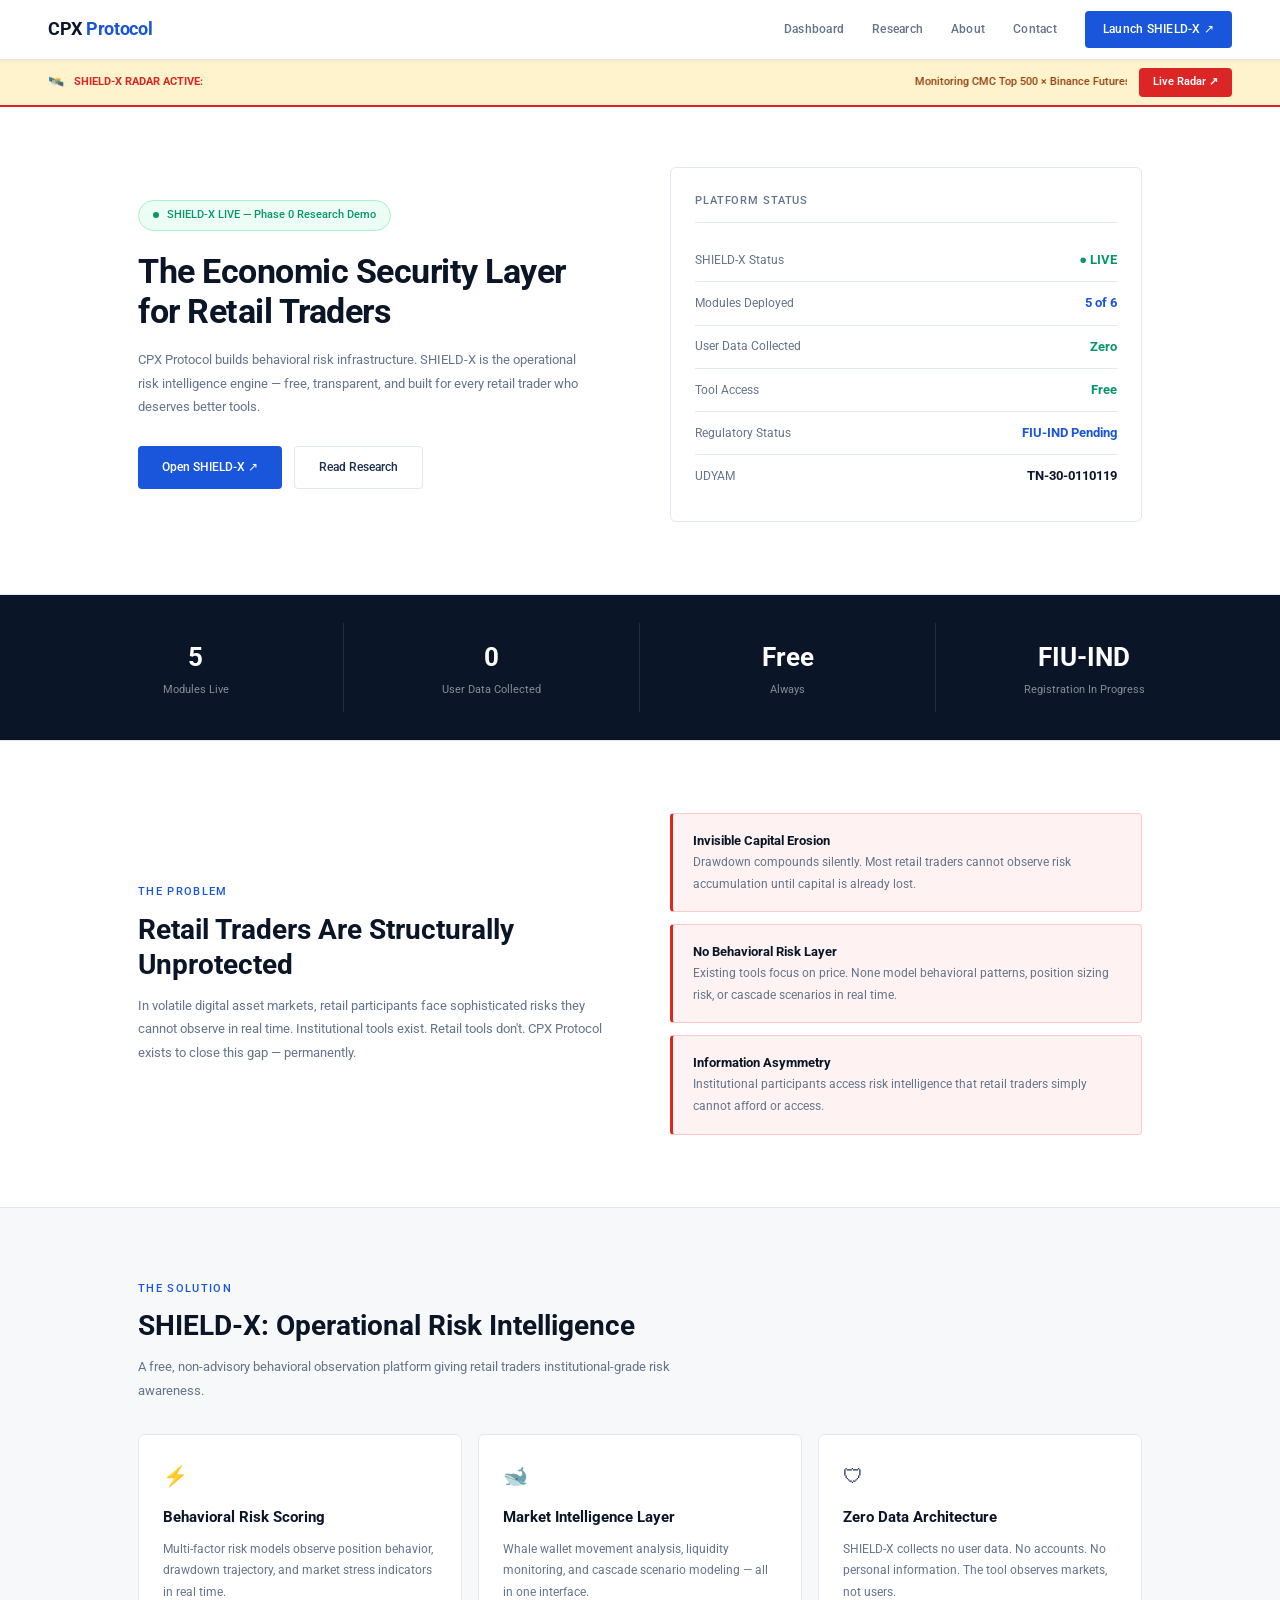
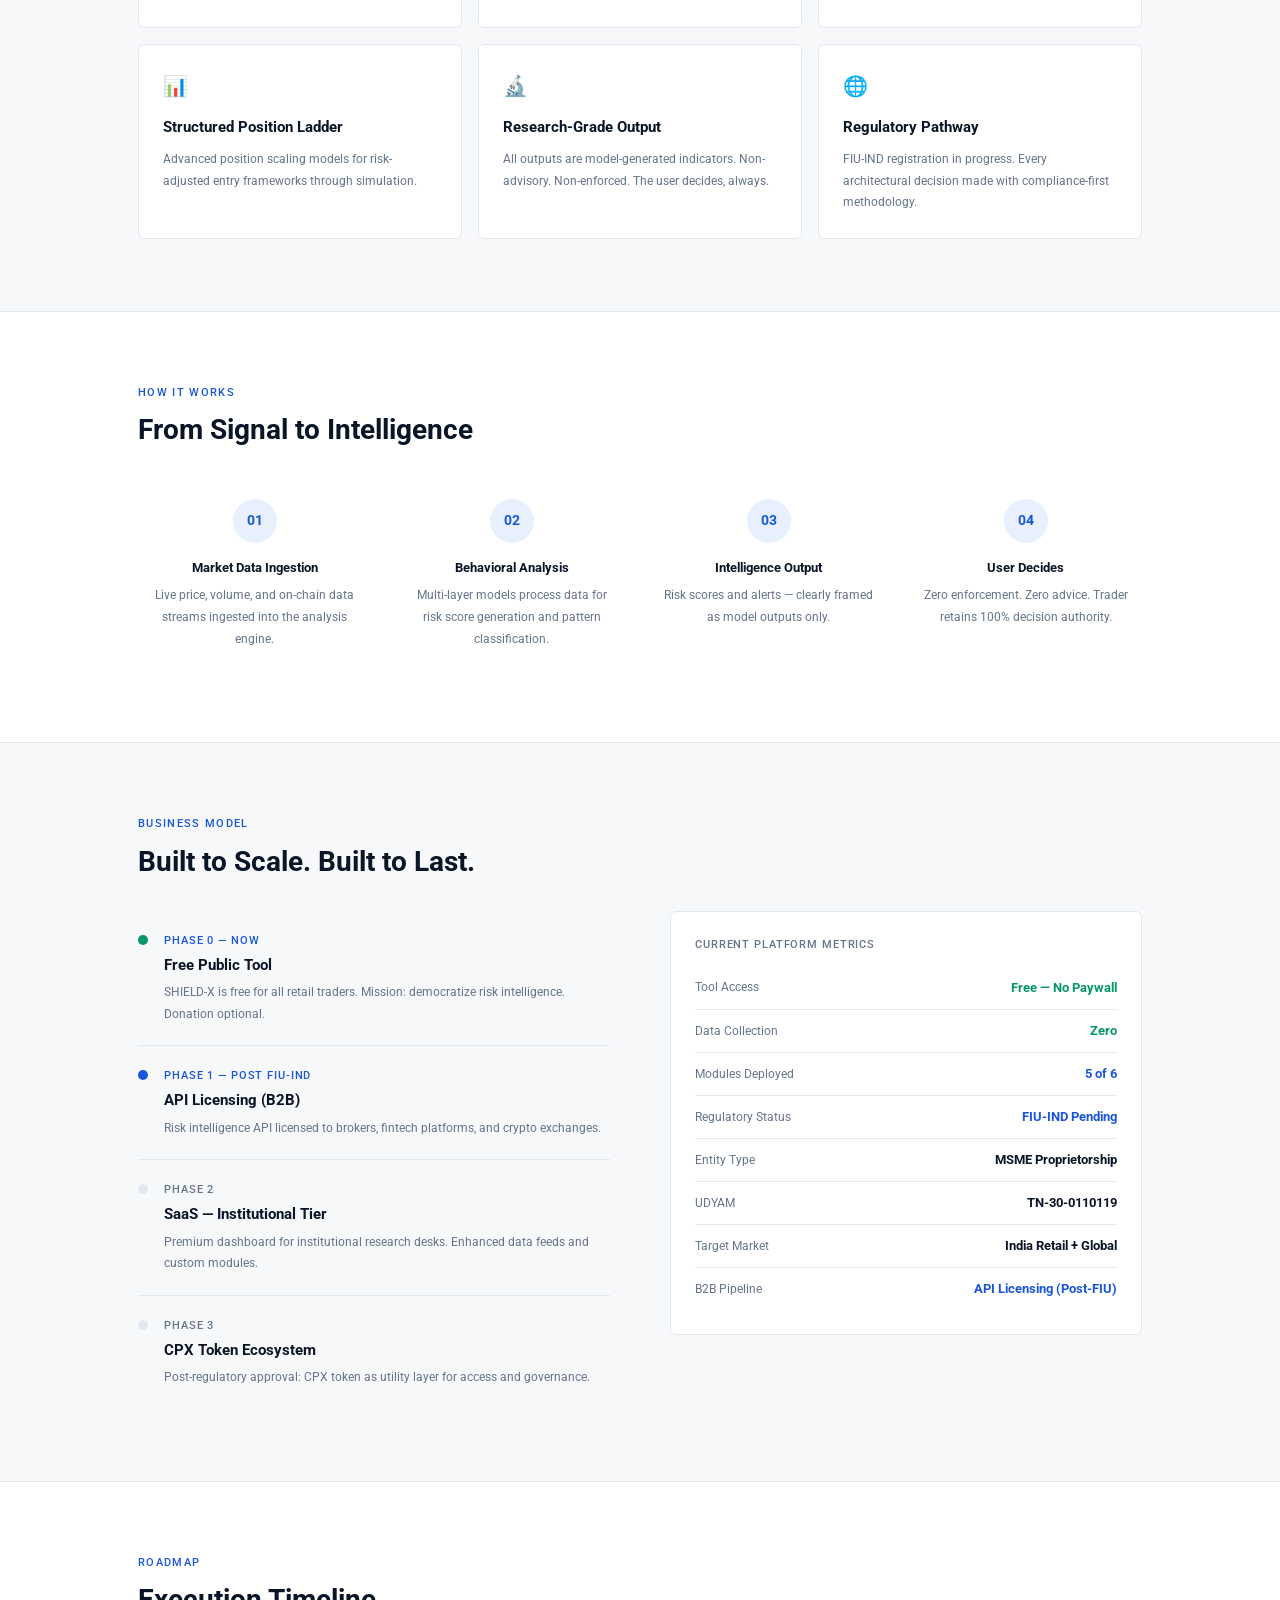
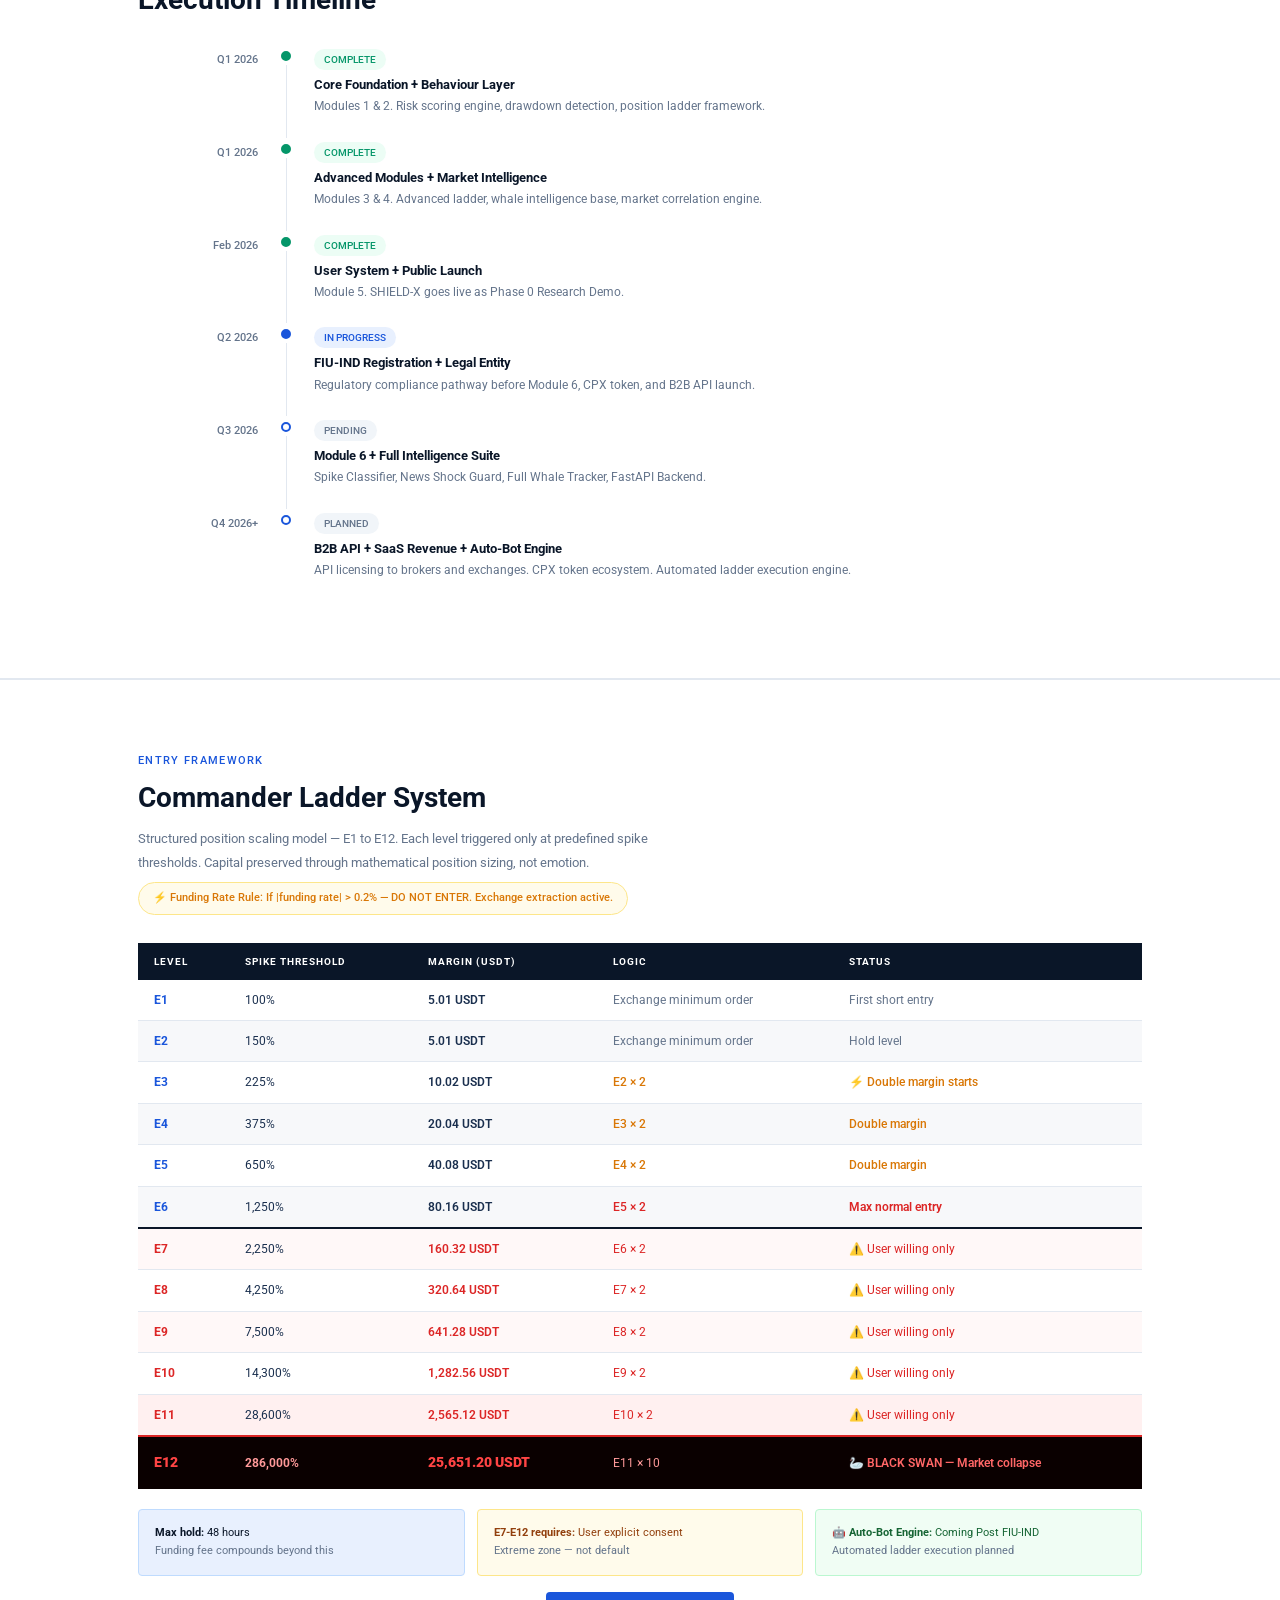
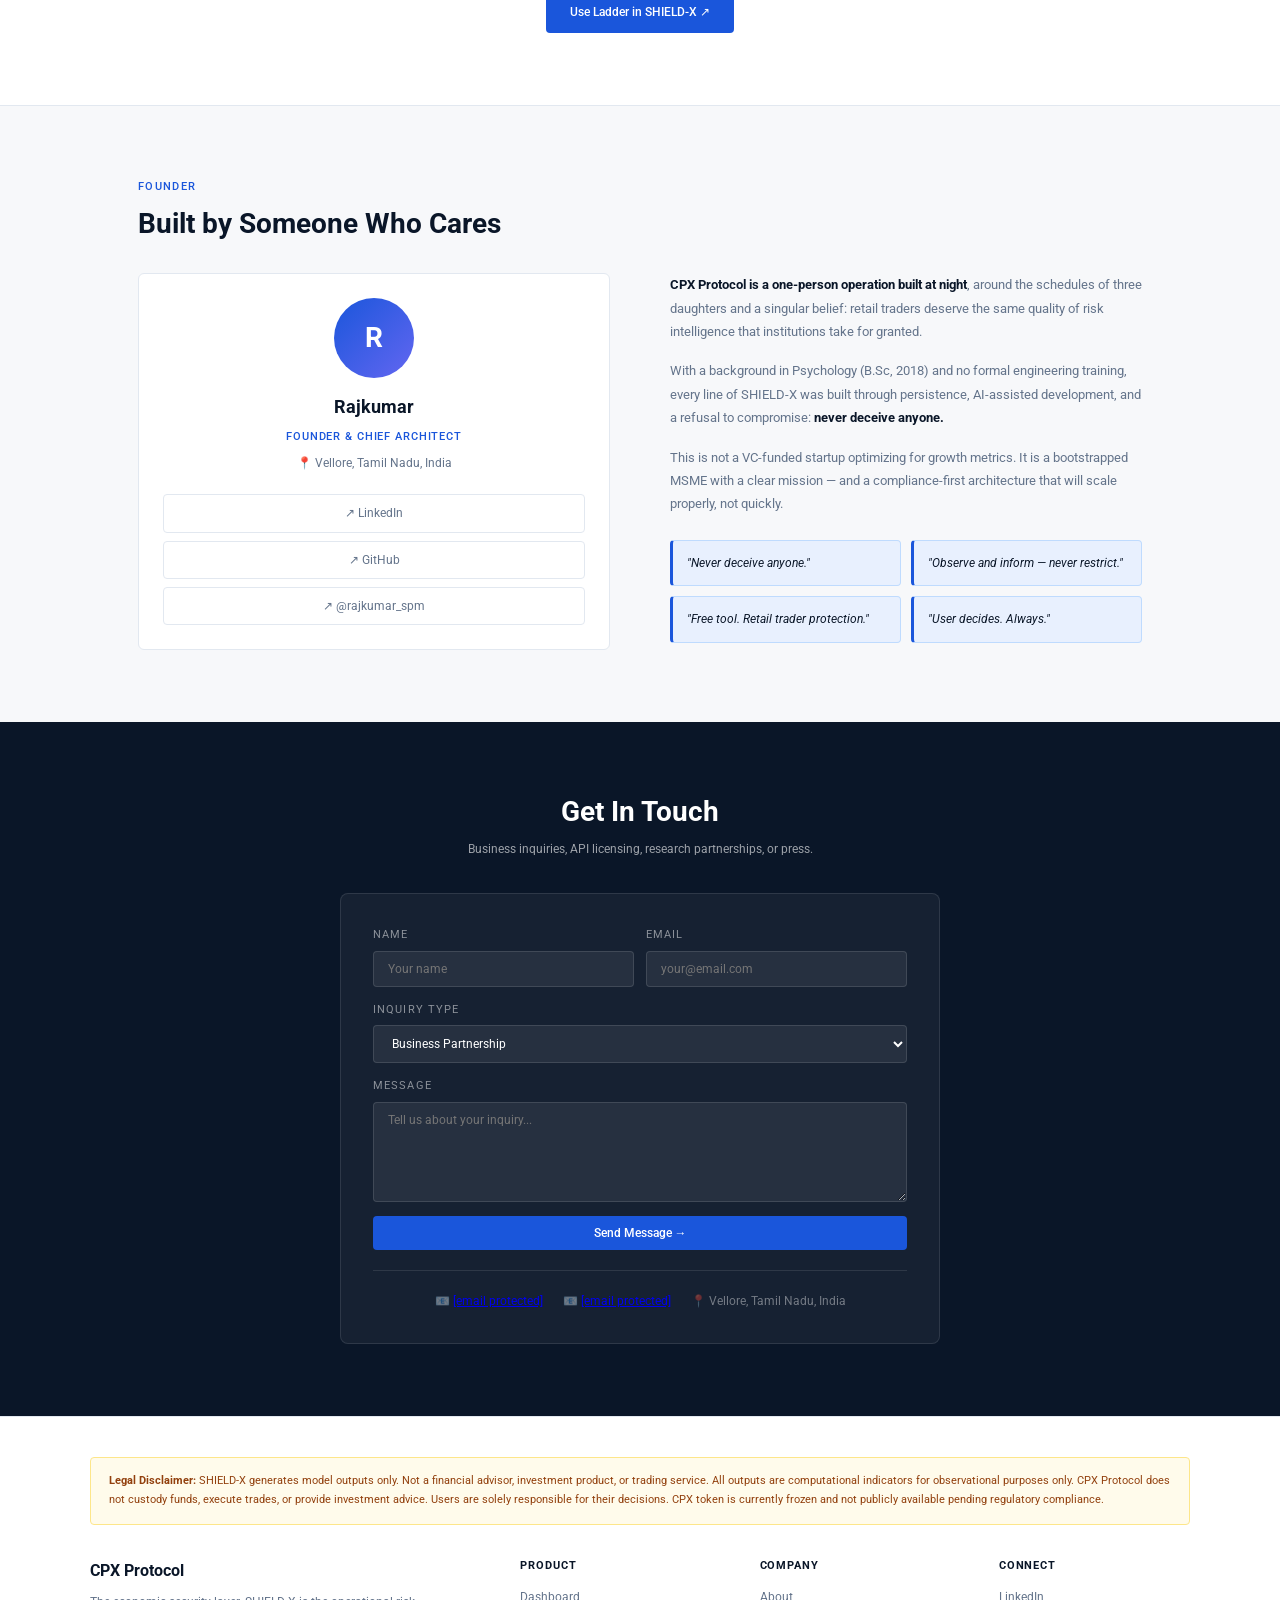
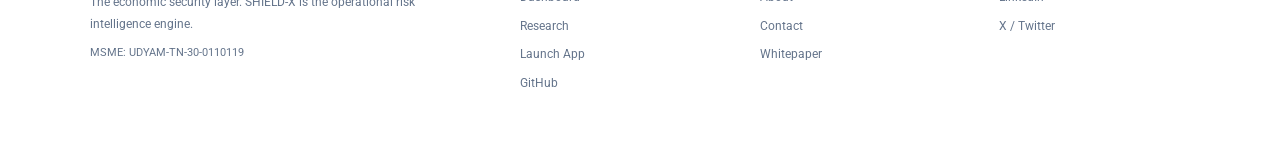
==== commit 86343df7: "Adjust layout and styles for live radar and hero sections Updated the layout and styles of the live " ====
--- a/index.html
+++ b/index.html
@@ -21,7 +21,7 @@
 </nav>
 
 <!-- LIVE RADAR BAR -->
-<div style="background:#fff3cd;border-bottom:2px solid #dc2626;padding:8px 48px;display:flex;align-items:center;justify-content:space-between;gap:12px;">
+<div style="margin-top:60px;background:#fff3cd;border-bottom:2px solid #dc2626;padding:8px 48px;display:flex;align-items:center;justify-content:space-between;gap:12px;">
   <div style="display:flex;align-items:center;gap:10px;flex:1;overflow:hidden;">
     <span style="font-size:13px;flex-shrink:0;">🛰️</span>
     <span style="font-size:11px;font-weight:700;color:#dc2626;white-space:nowrap;flex-shrink:0;">SHIELD-X RADAR ACTIVE:</span>
@@ -34,7 +34,7 @@
 
 <!-- HERO -->
 <div style="background:#fff;border-bottom:1px solid var(--border);">
-  <div class="section" style="padding-top:100px;display:grid;grid-template-columns:1fr 1fr;gap:60px;align-items:center;">
+  <div class="section" style="padding-top:60px;display:grid;grid-template-columns:1fr 1fr;gap:60px;align-items:center;">
     <div>
       <div class="live-badge"><span class="dot"></span>SHIELD-X LIVE — Phase 0 Research Demo</div>
       <h1 style="margin-bottom:16px;">The Economic Security Layer for Retail Traders</h1>
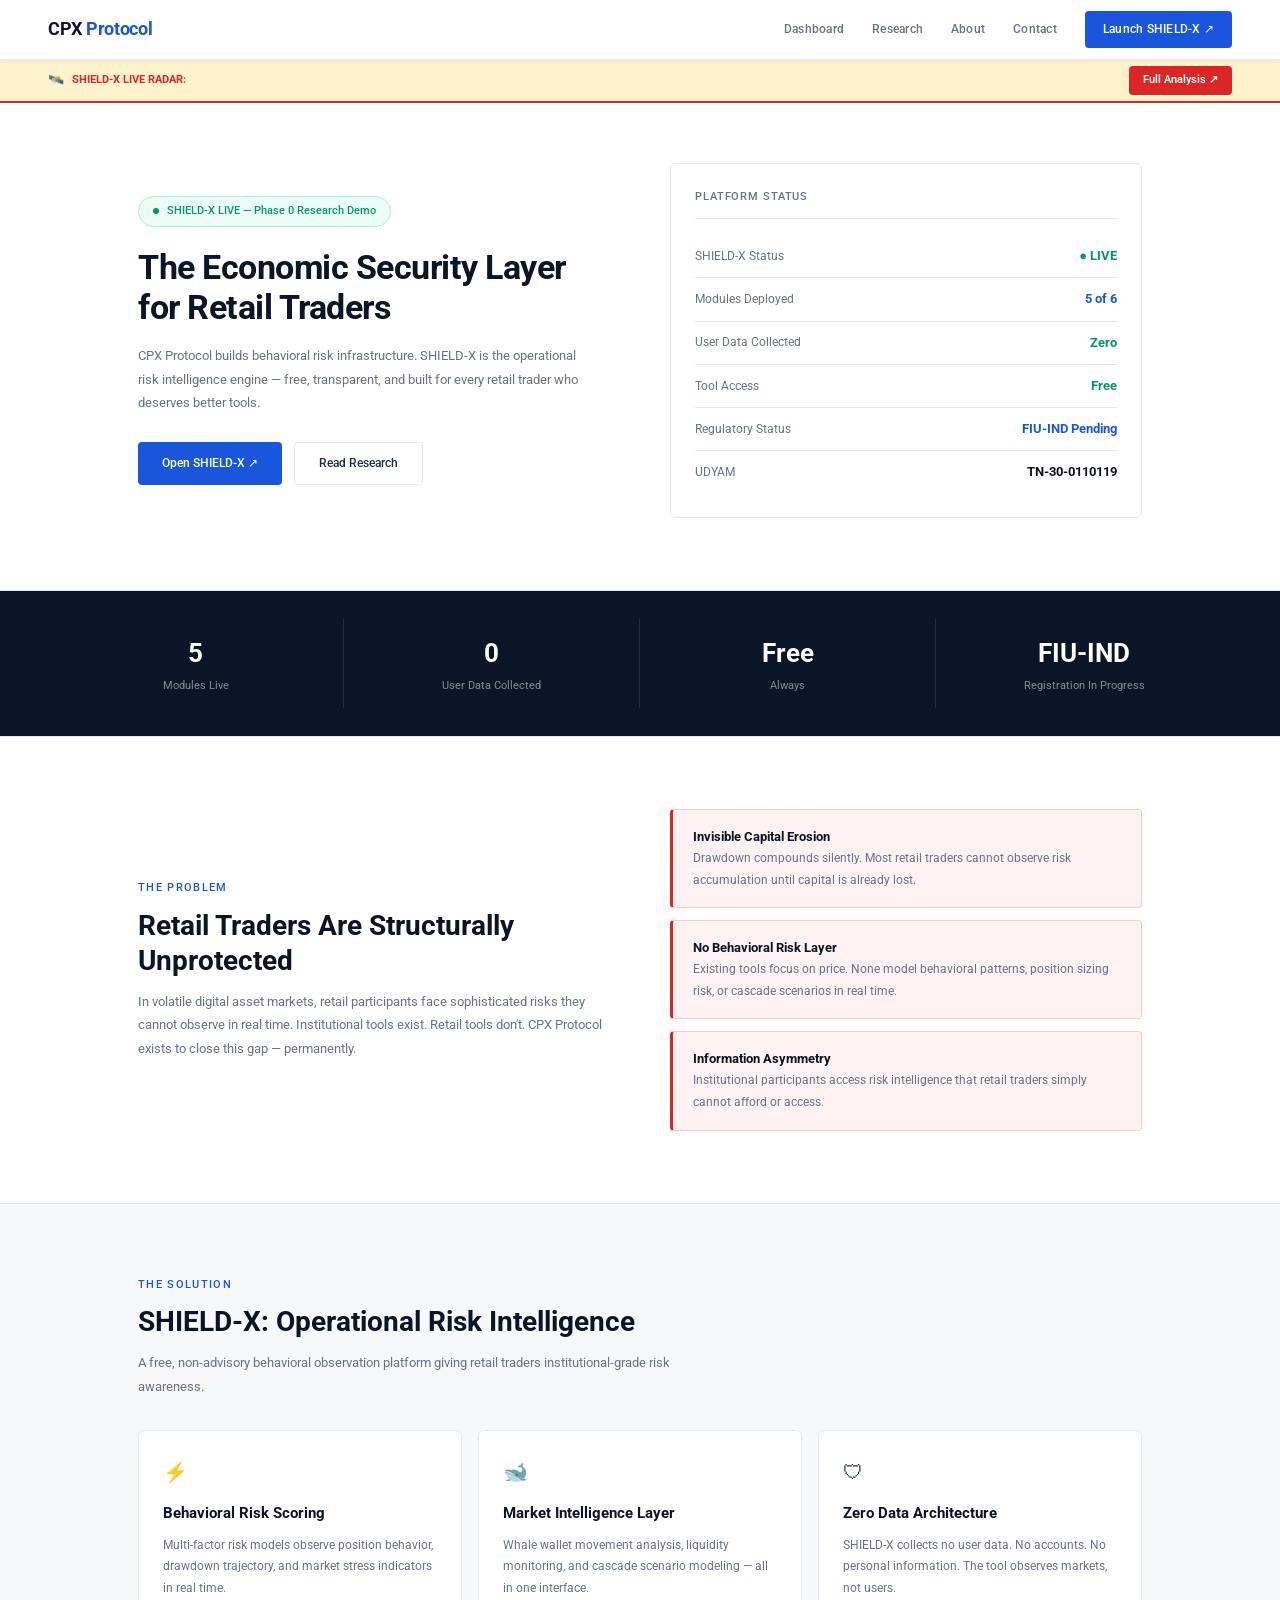
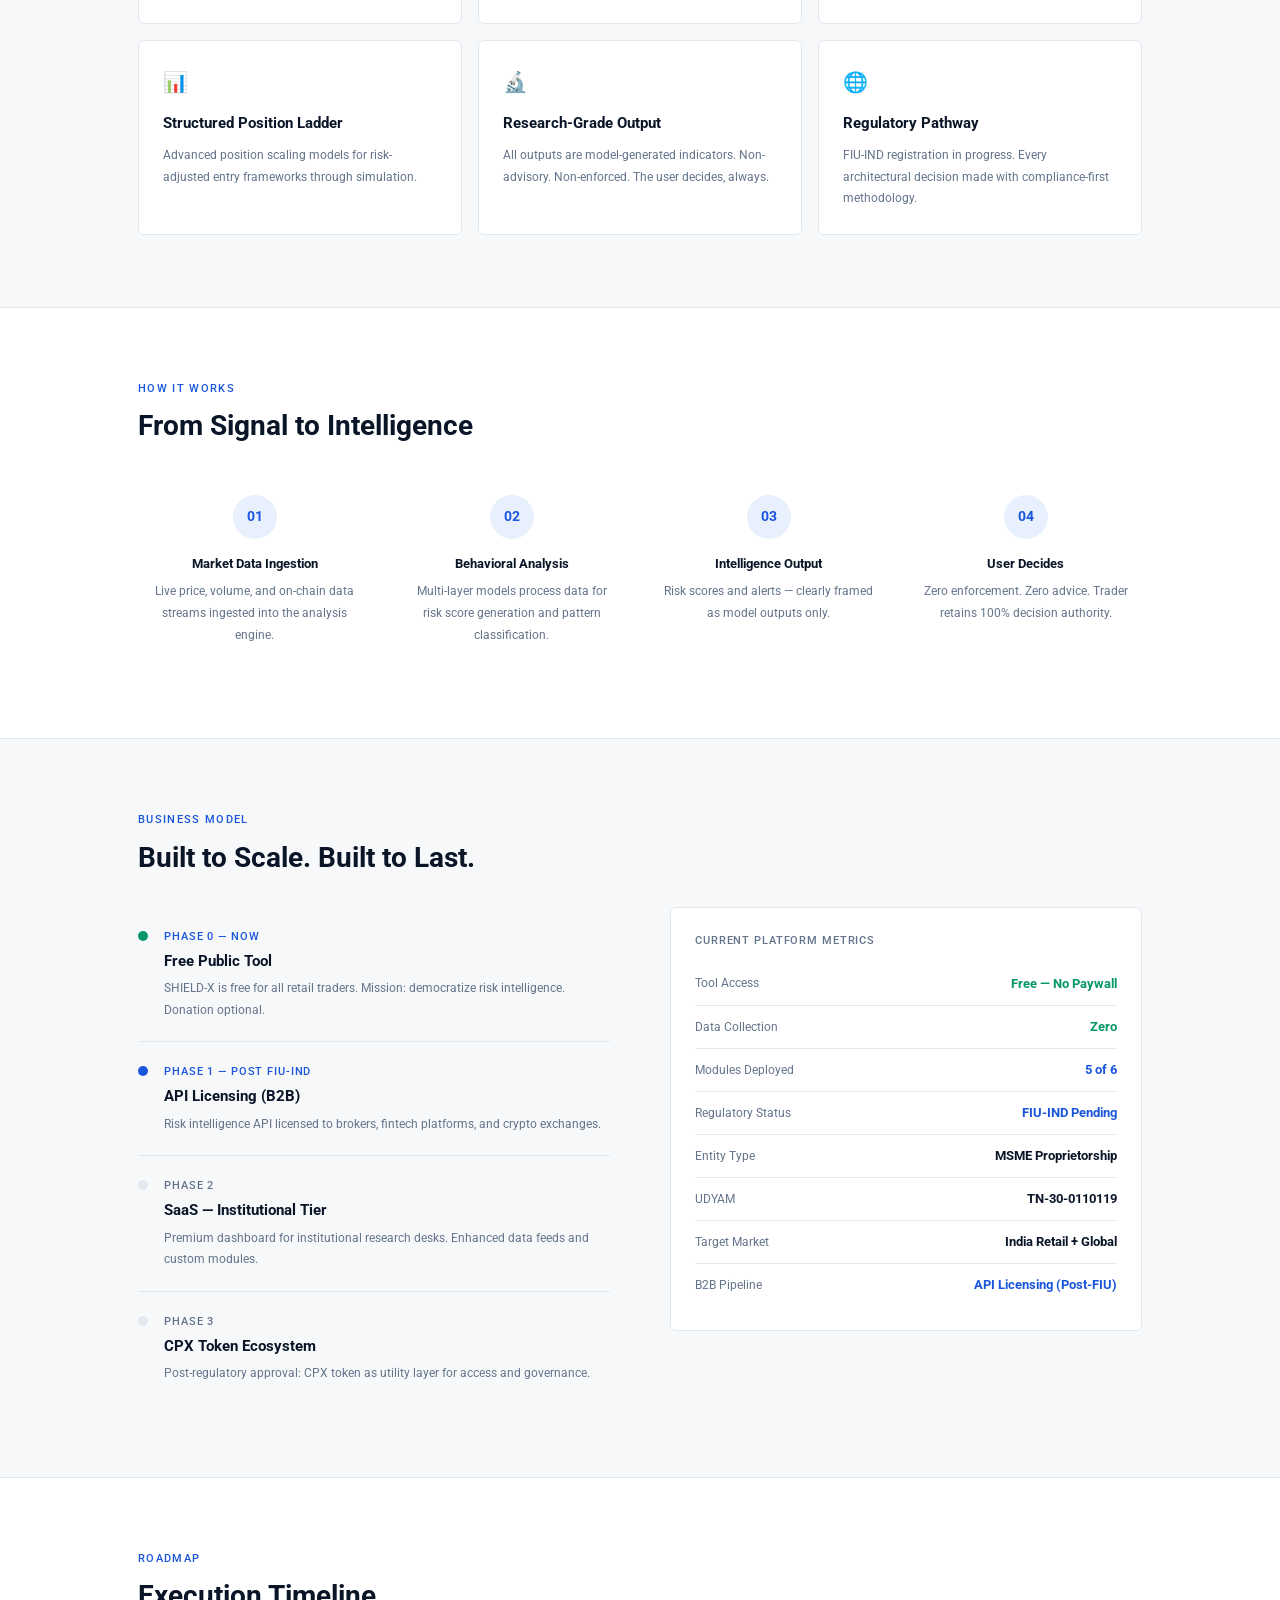
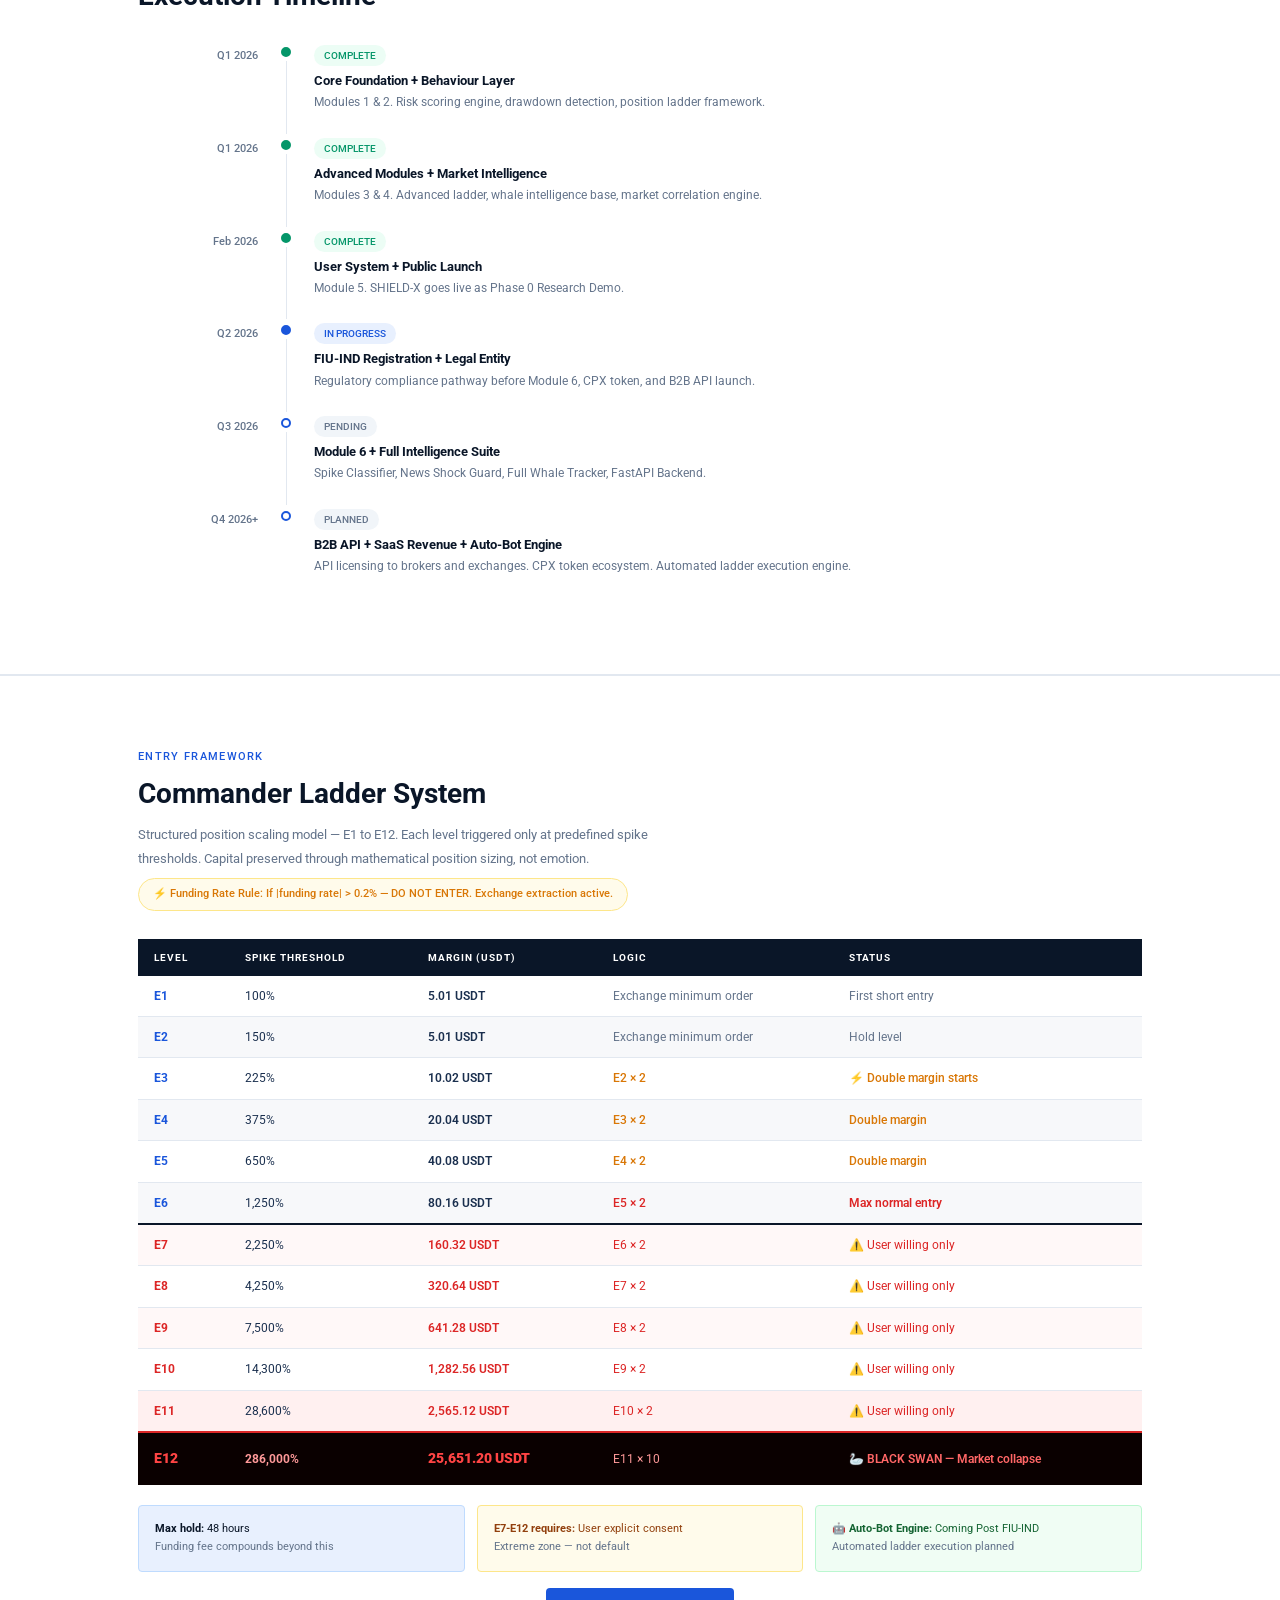
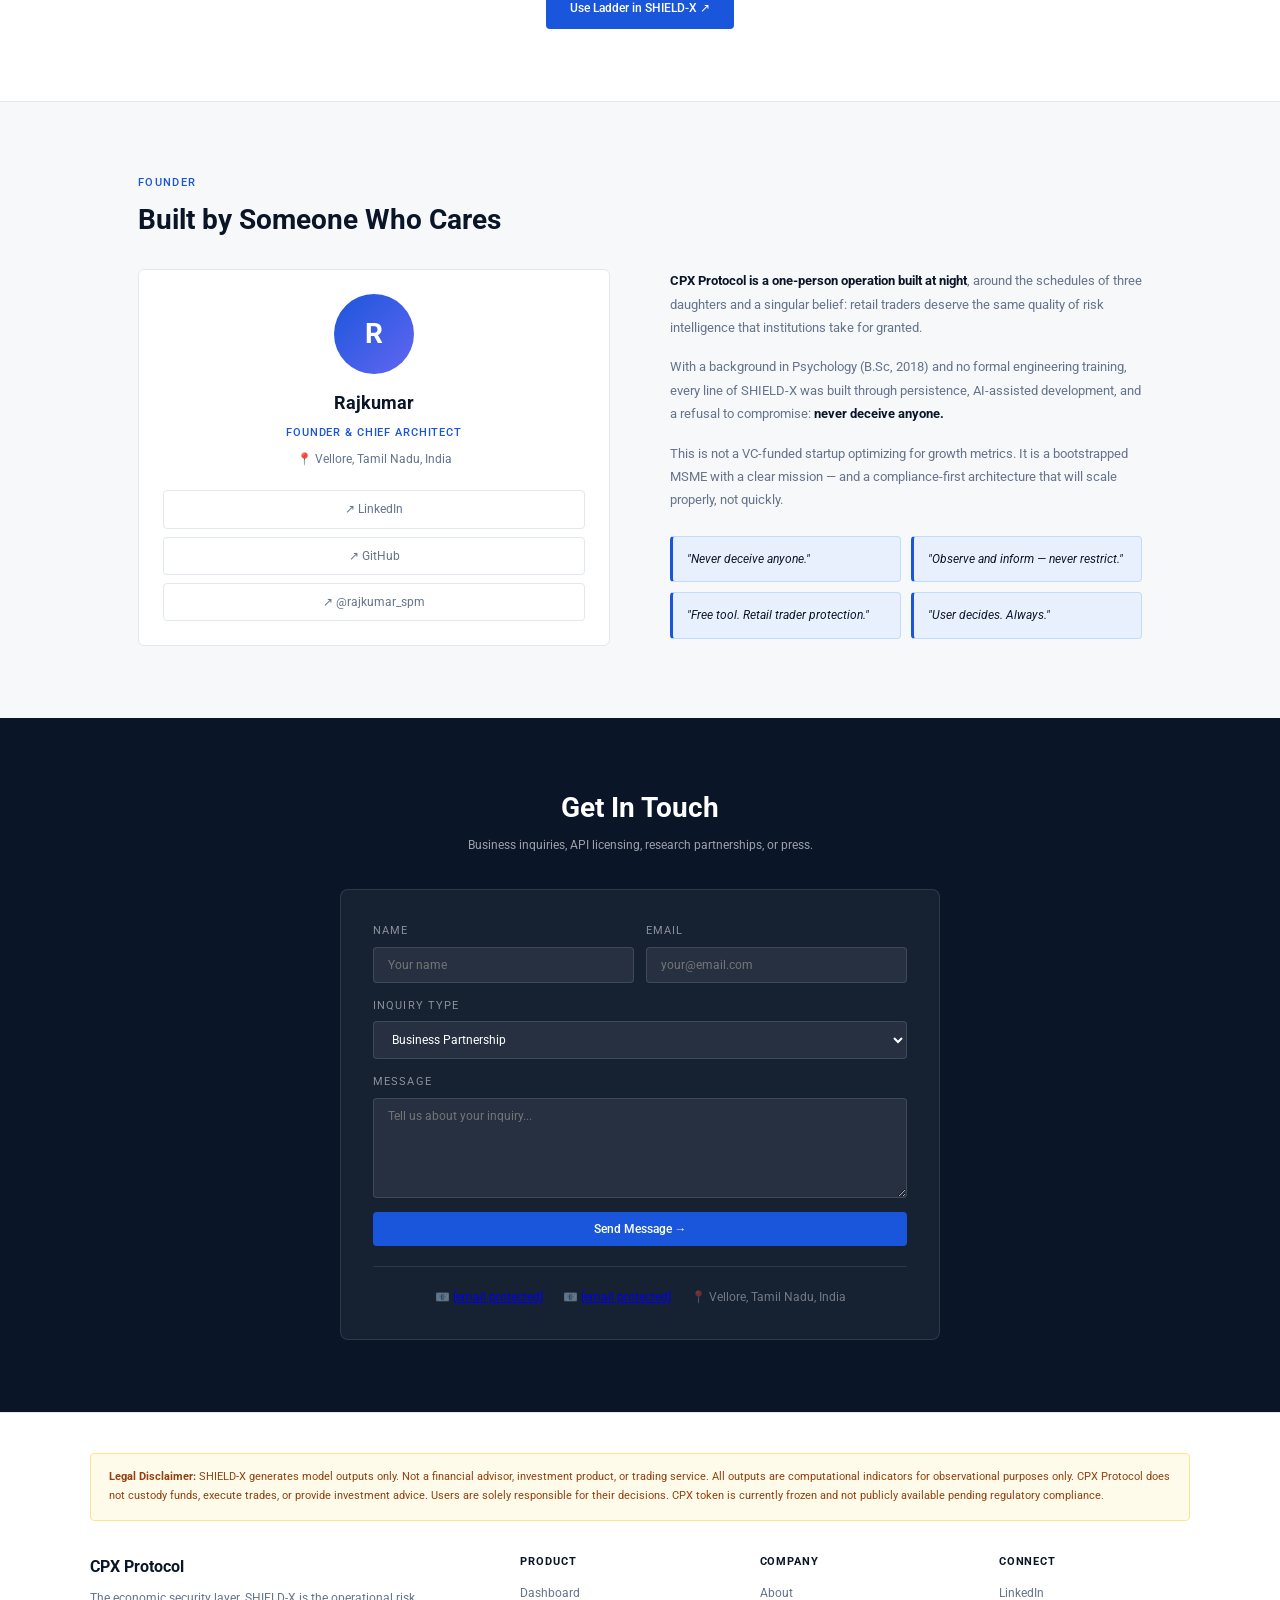
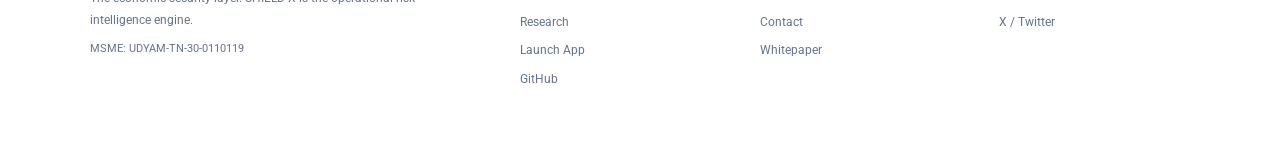
==== commit 133e1b5f: "Enhance live radar section with coin price widget Updated the live radar section to include a new co" ====
--- a/index.html
+++ b/index.html
@@ -21,16 +21,25 @@
 </nav>
 
 <!-- LIVE RADAR BAR -->
-<div style="margin-top:60px;background:#fff3cd;border-bottom:2px solid #dc2626;padding:8px 48px;display:flex;align-items:center;justify-content:space-between;gap:12px;">
-  <div style="display:flex;align-items:center;gap:10px;flex:1;overflow:hidden;">
-    <span style="font-size:13px;flex-shrink:0;">🛰️</span>
-    <span style="font-size:11px;font-weight:700;color:#dc2626;white-space:nowrap;flex-shrink:0;">SHIELD-X RADAR ACTIVE:</span>
-    <marquee style="font-size:11px;font-weight:500;color:#92400e;">
-      Monitoring CMC Top 500 × Binance Futures for 75%+ movement — No static alerts here — Live real-time data inside SHIELD-X App — Open SHIELD-X for live 75% spike detection and full analysis — Monitoring CMC Top 500 × Binance Futures —
-    </marquee>
-  </div>
-  <a href="https://shield-x-jmgmhr2n8bpzmvcjt3ipsz.streamlit.app/" target="_blank" style="background:#dc2626;color:#fff;padding:5px 14px;border-radius:4px;text-decoration:none;font-size:11px;font-weight:600;white-space:nowrap;flex-shrink:0;">Live Radar ↗</a>
-</div>
+<div style="margin-top:60px;background:#fff3cd;border-bottom:2px solid #dc2626;">
+  <div style="padding:6px 48px;display:flex;align-items:center;justify-content:space-between;gap:12px;">
+    <div style="display:flex;align-items:center;gap:8px;flex-shrink:0;">
+      <span style="font-size:13px;">🛰️</span>
+      <span style="font-size:11px;font-weight:700;color:#dc2626;white-space:nowrap;">SHIELD-X LIVE RADAR:</span>
+    </div>
+    <div style="flex:1;overflow:hidden;">
+      <gecko-coin-price-marquee-widget
+        locale="en"
+        outlined="false"
+        coin-ids="bitcoin,ethereum,solana,ripple,binancecoin,cardano,avalanche-2,chainlink,near,injective-protocol"
+        initial-currency="usd"
+        style="width:100%;">
+      </gecko-coin-price-marquee-widget>
+    </div>
+    <a href="https://shield-x-jmgmhr2n8bpzmvcjt3ipsz.streamlit.app/" target="_blank" style="background:#dc2626;color:#fff;padding:5px 14px;border-radius:4px;text-decoration:none;font-size:11px;font-weight:600;white-space:nowrap;flex-shrink:0;">Full Analysis ↗</a>
+  </div>
+</div>
+<script src="https://widgets.coingecko.com/gecko-coin-price-marquee-widget.js"></script>
 
 <!-- HERO -->
 <div style="background:#fff;border-bottom:1px solid var(--border);">
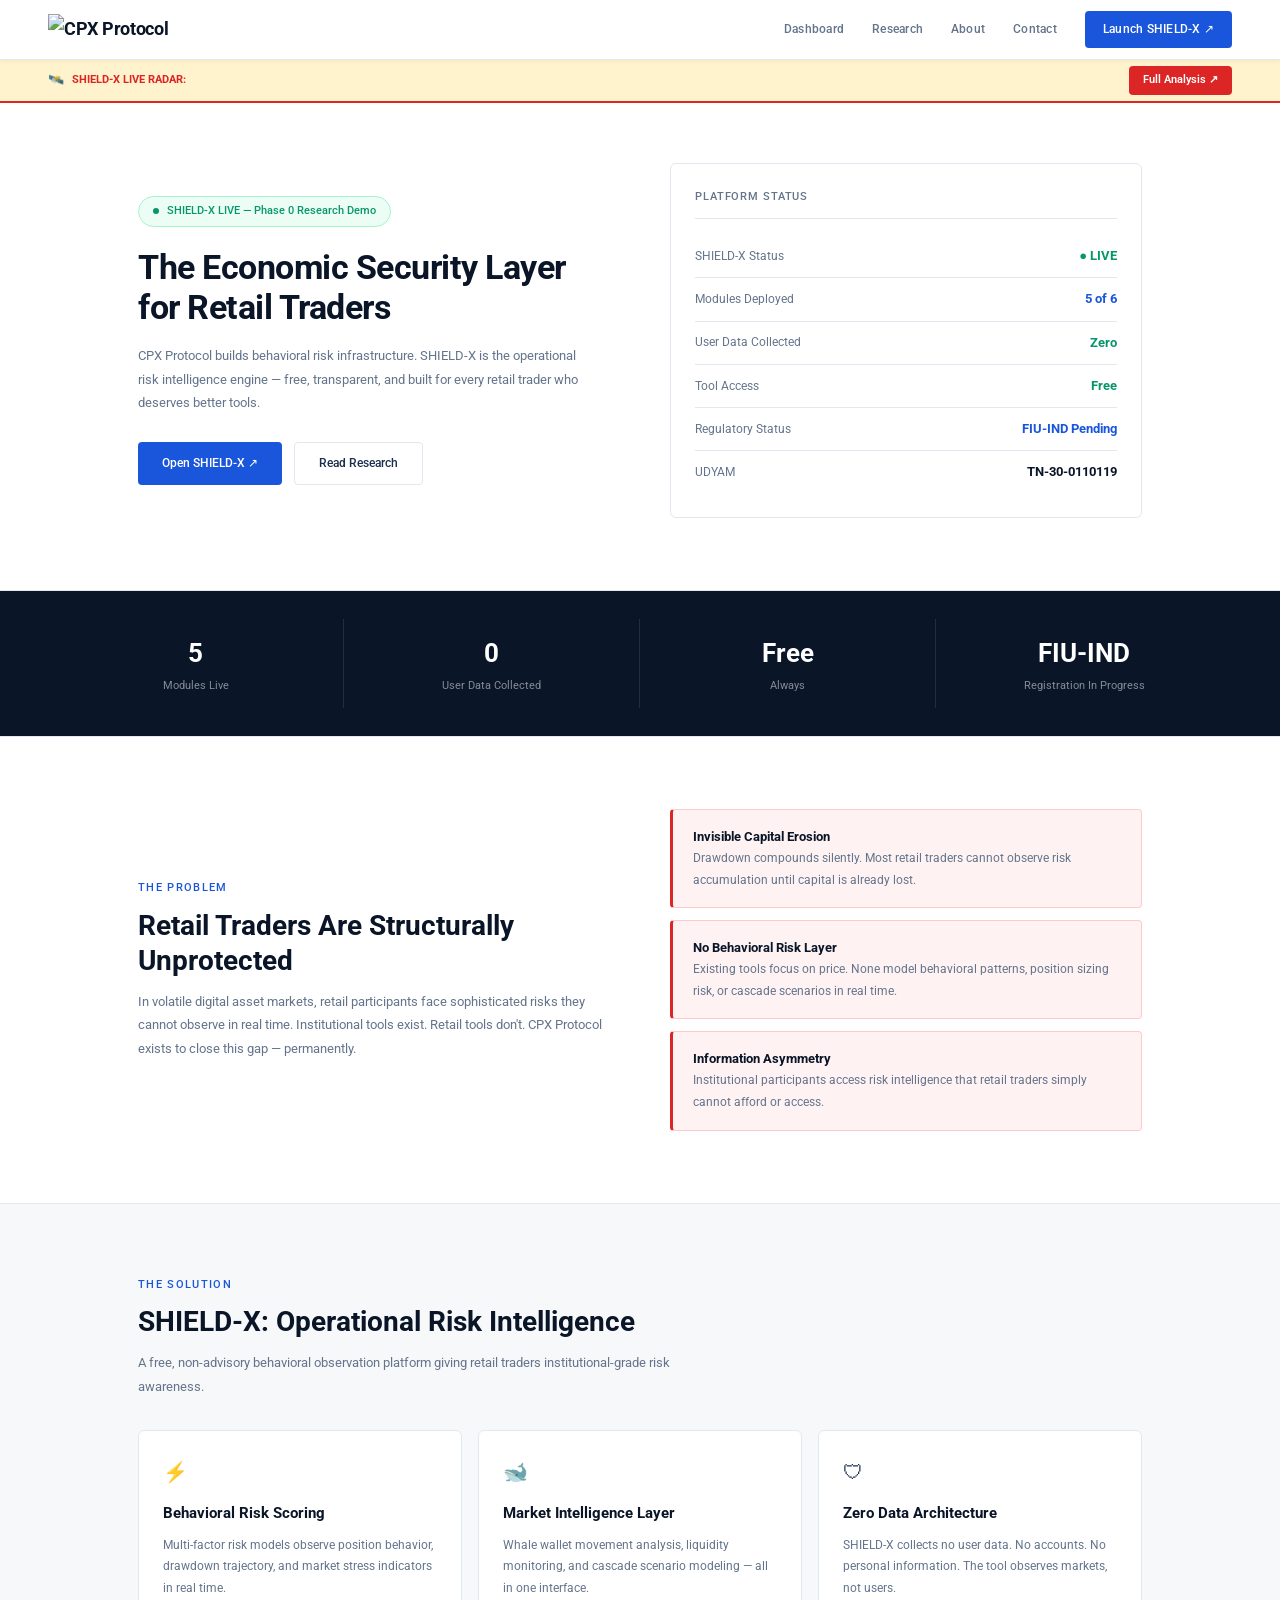
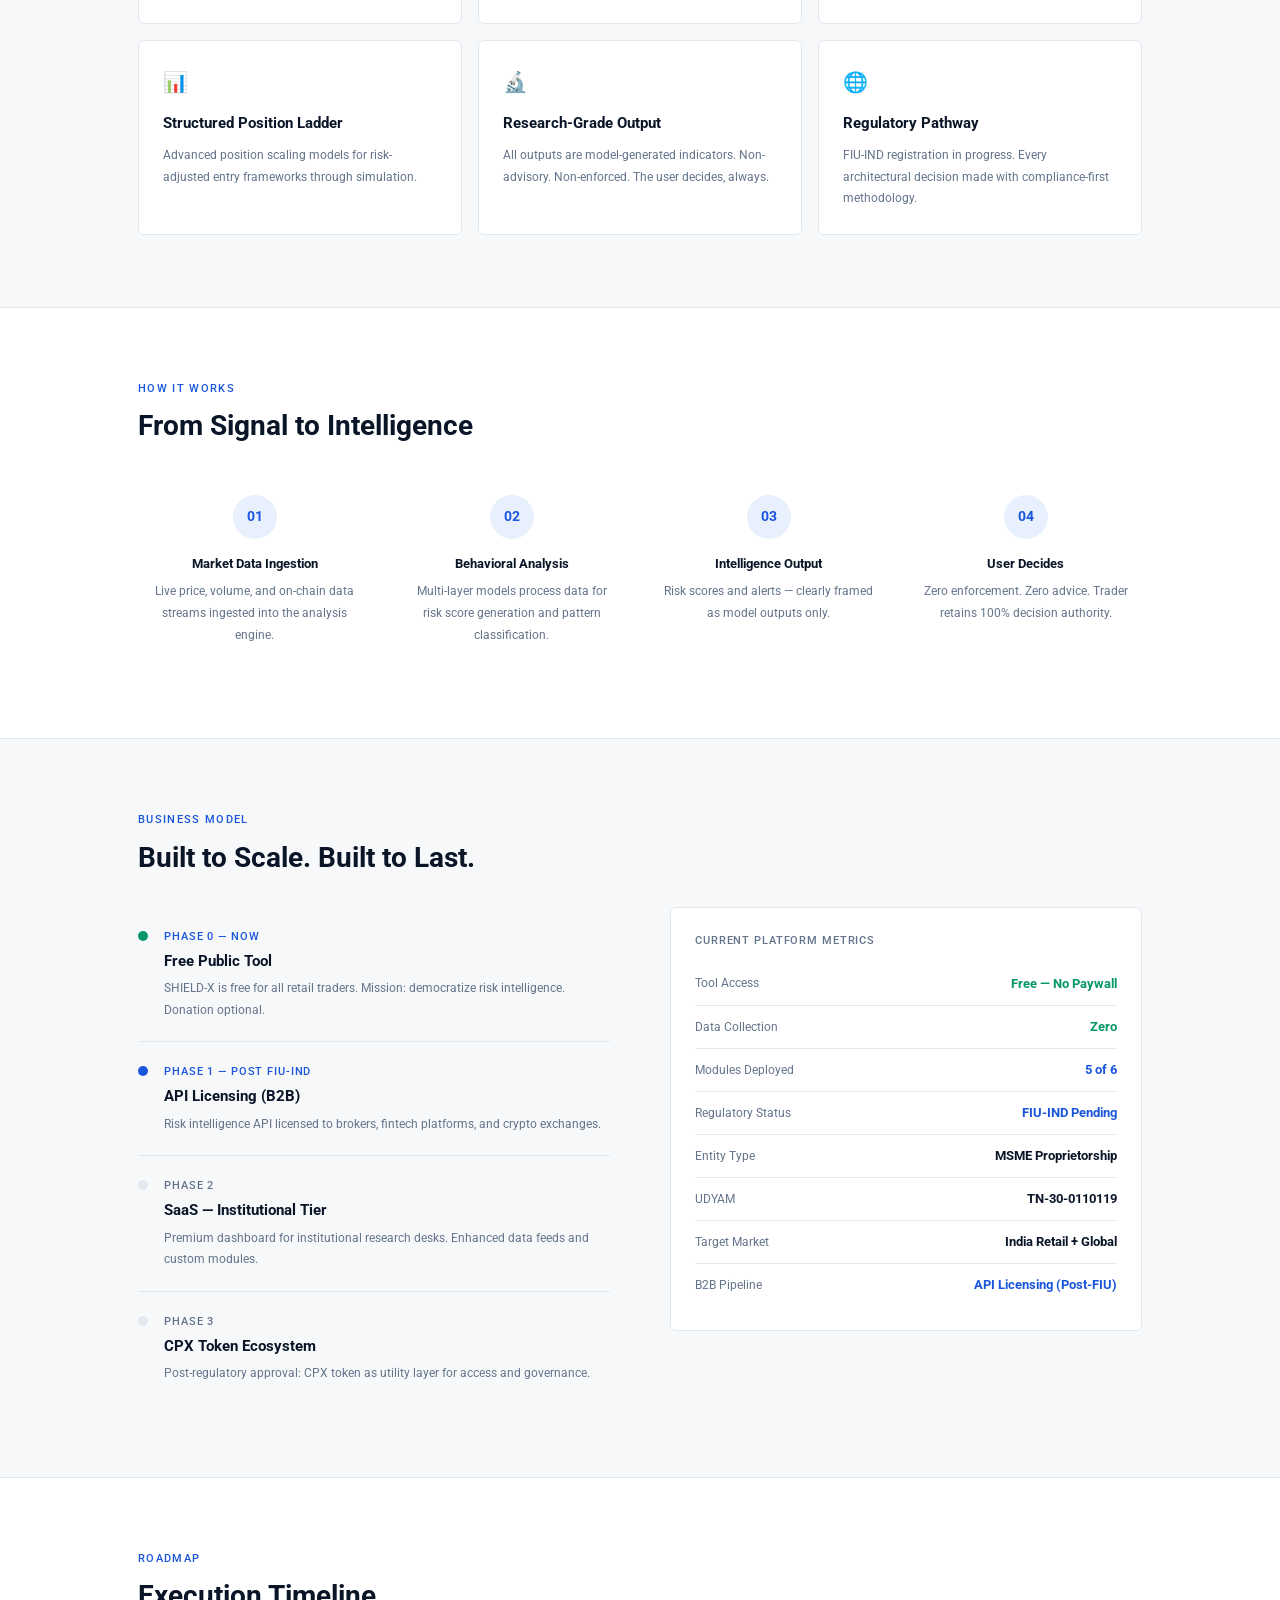
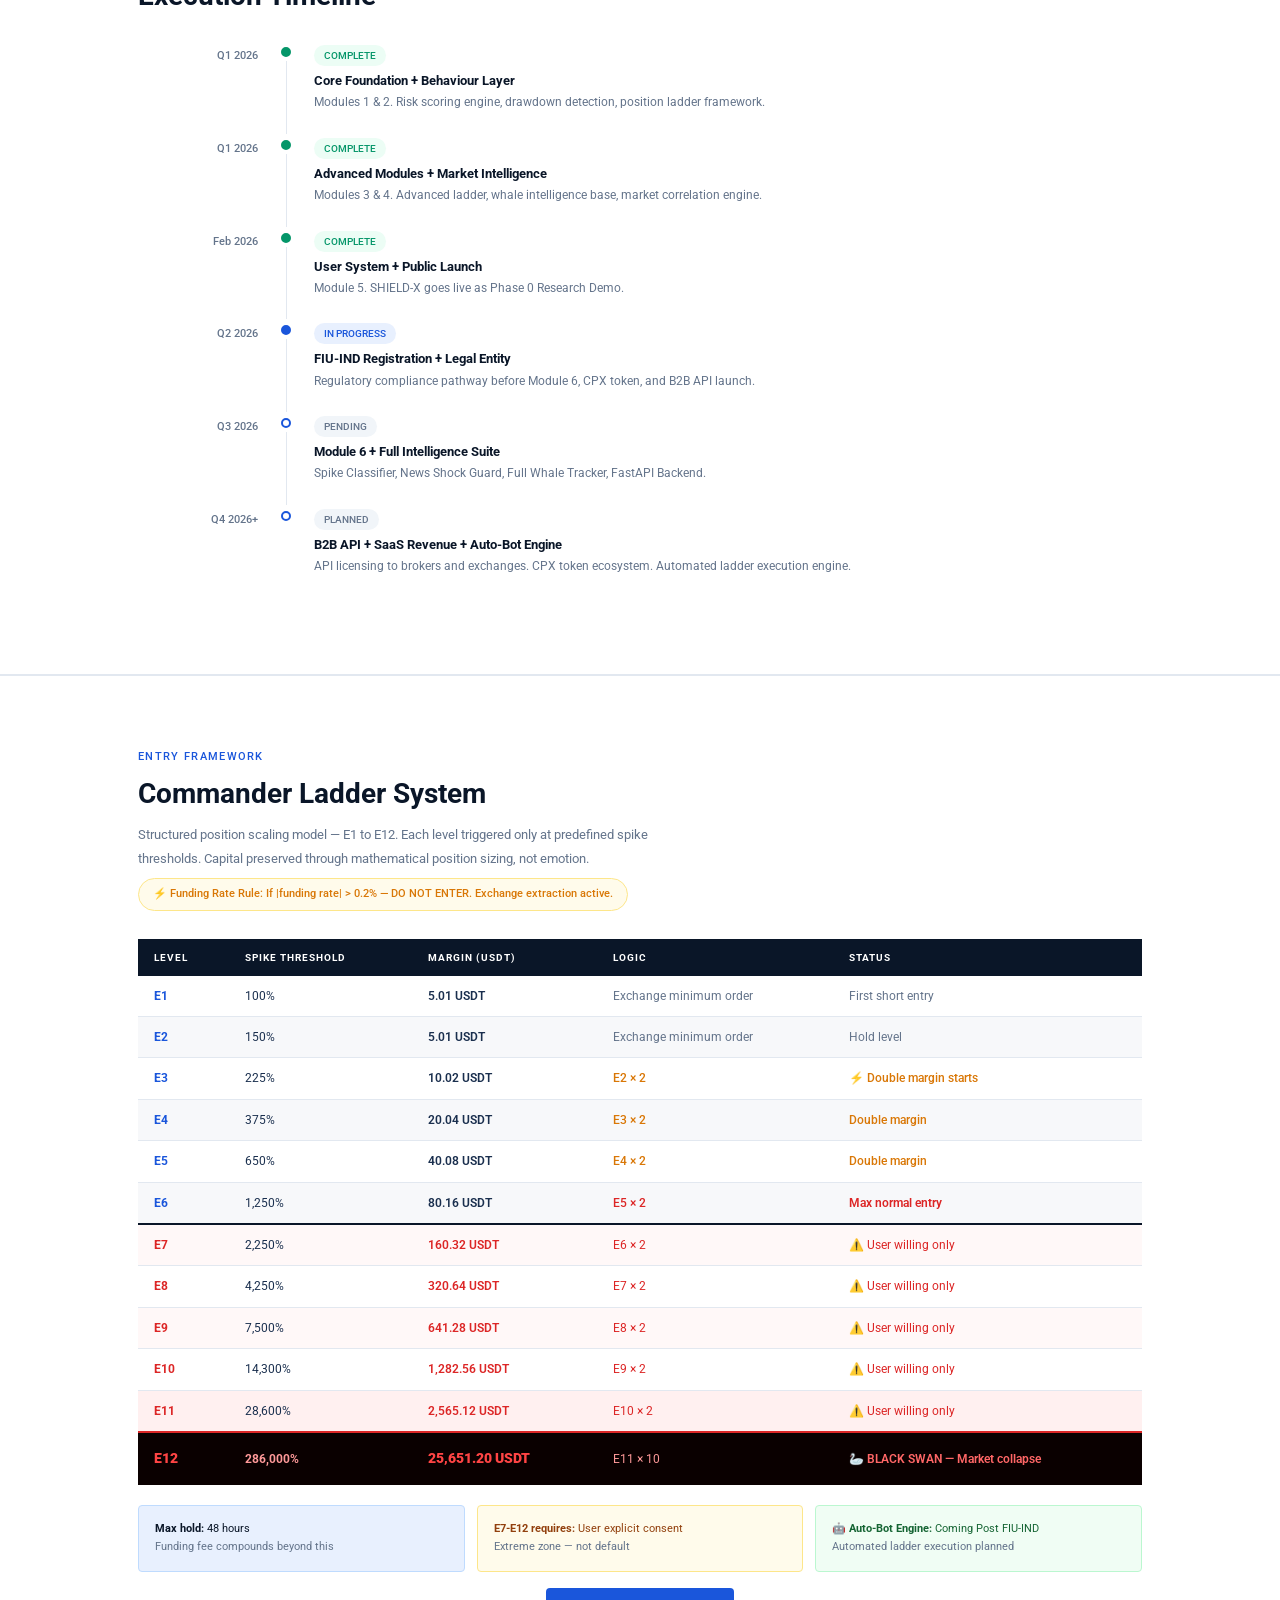
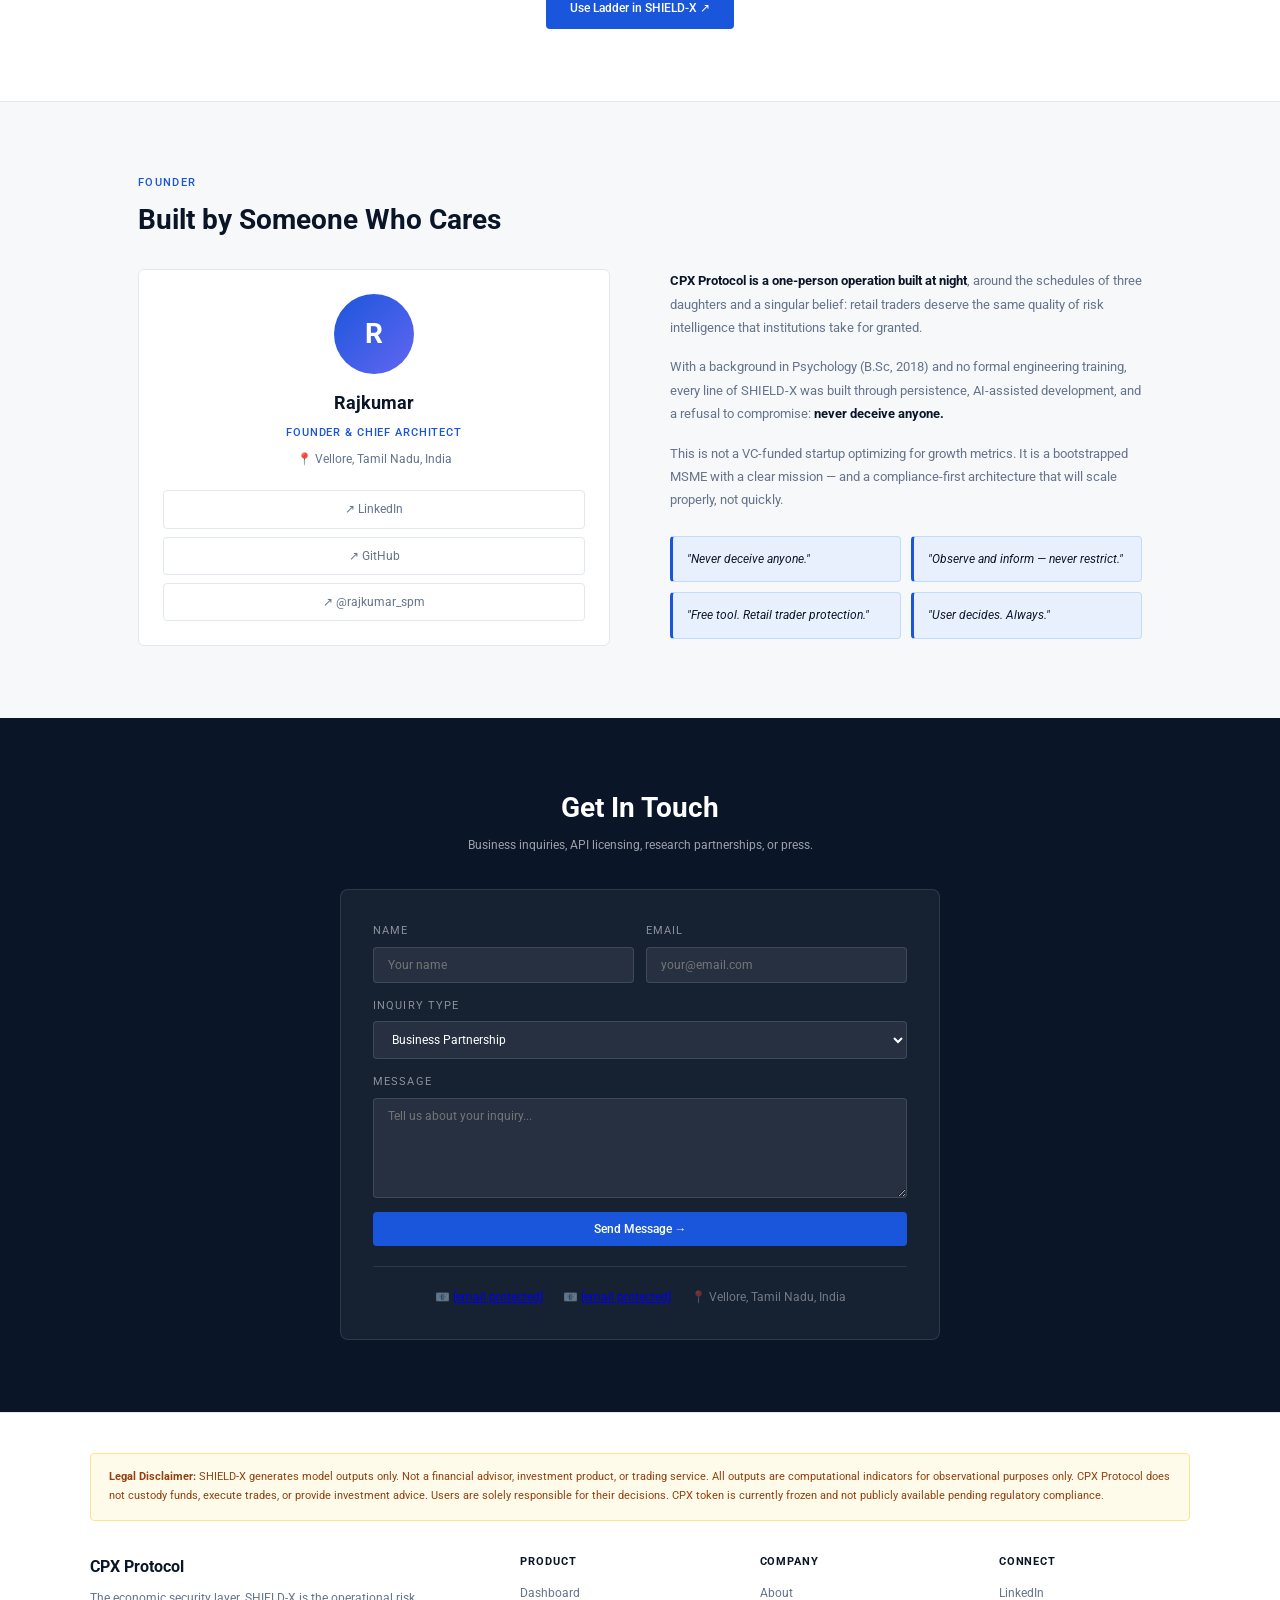
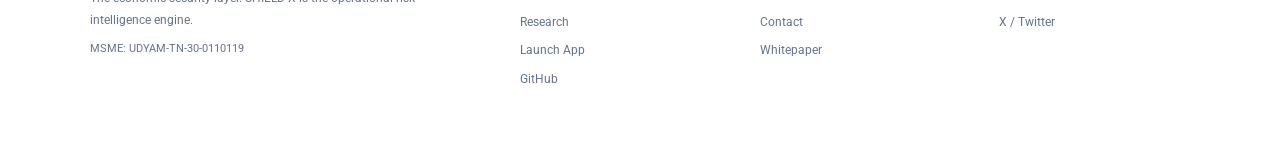
==== commit 012c2e2c: "Update index.html" ====
--- a/index.html
+++ b/index.html
@@ -10,7 +10,7 @@
 <body>
 
 <nav>
-  <a href="index.html" class="nav-logo">CPX <span>Protocol</span></a>
+  <a href="index.html" class="nav-logo"><img src="ShieldX_Logo.png" height="36" alt="CPX Protocol"/></a>
   <div class="nav-links">
     <a href="dashboard.html">Dashboard</a>
     <a href="research.html">Research</a>
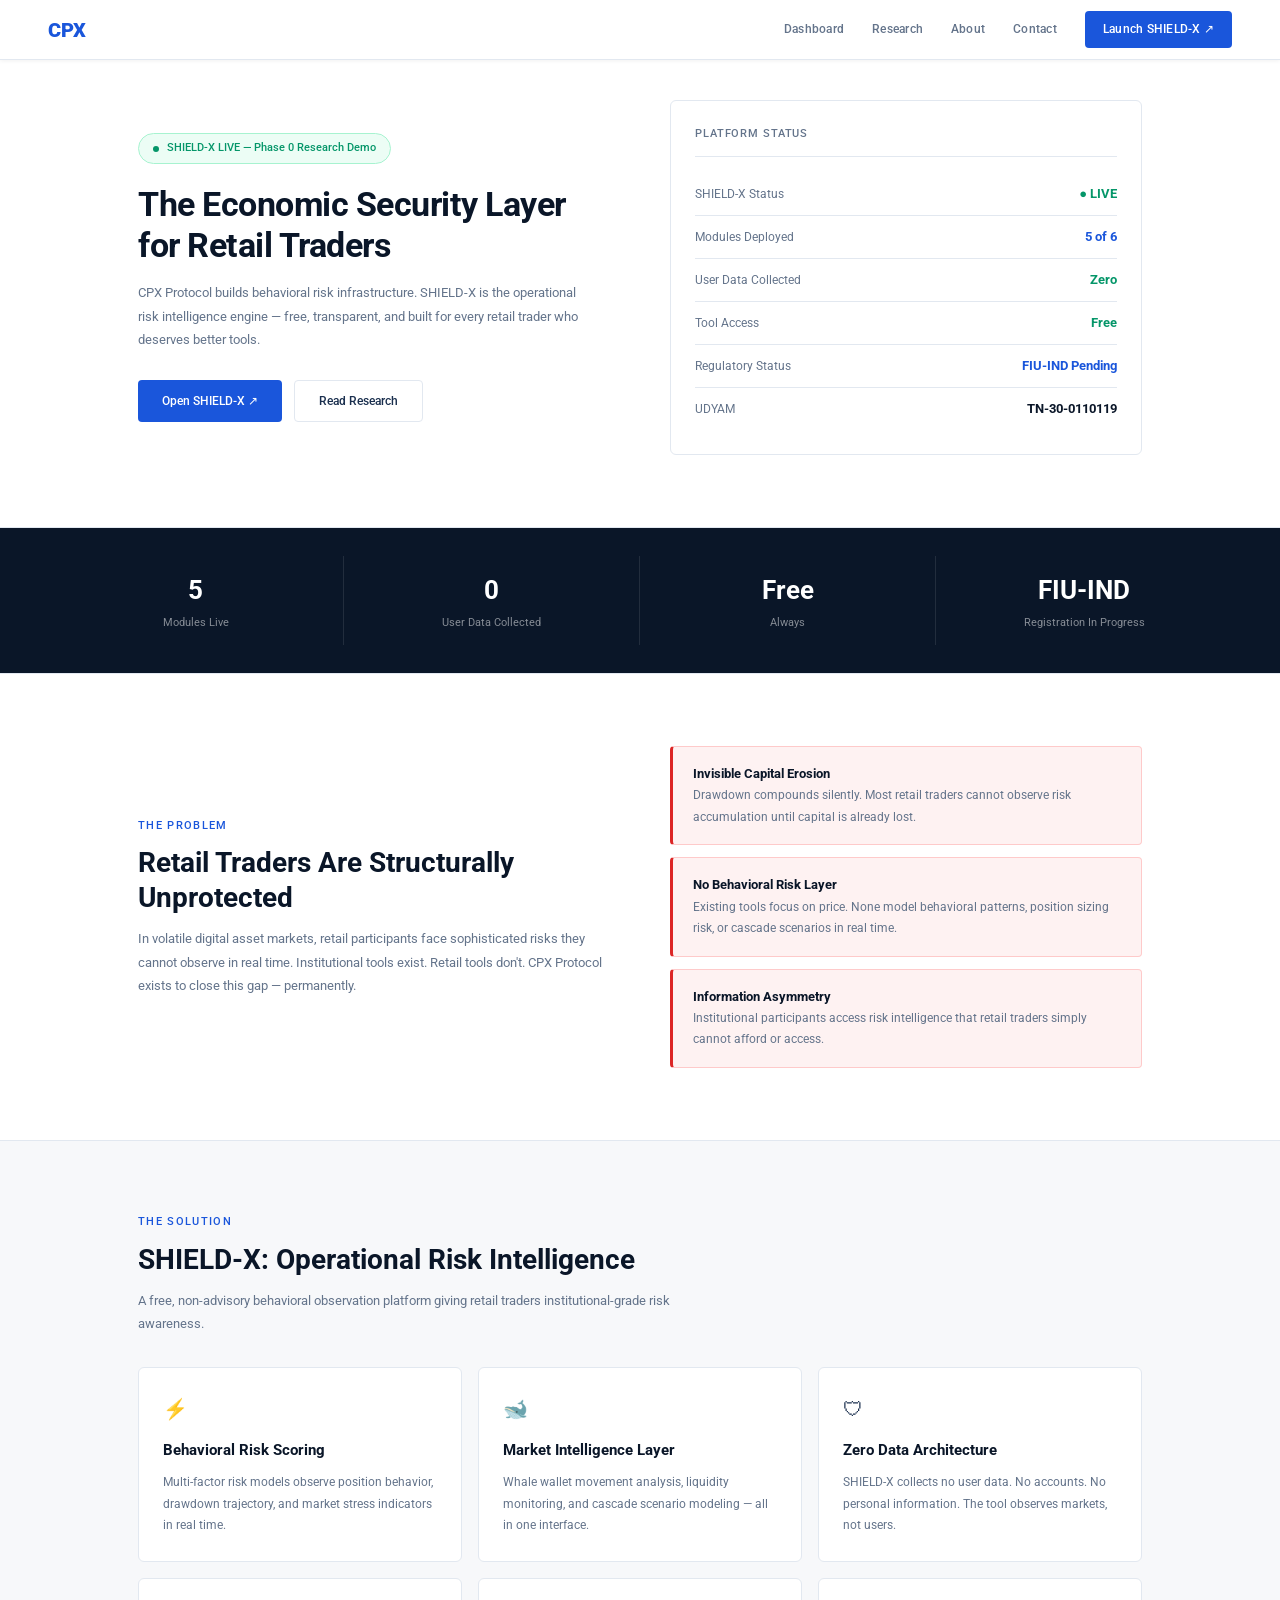
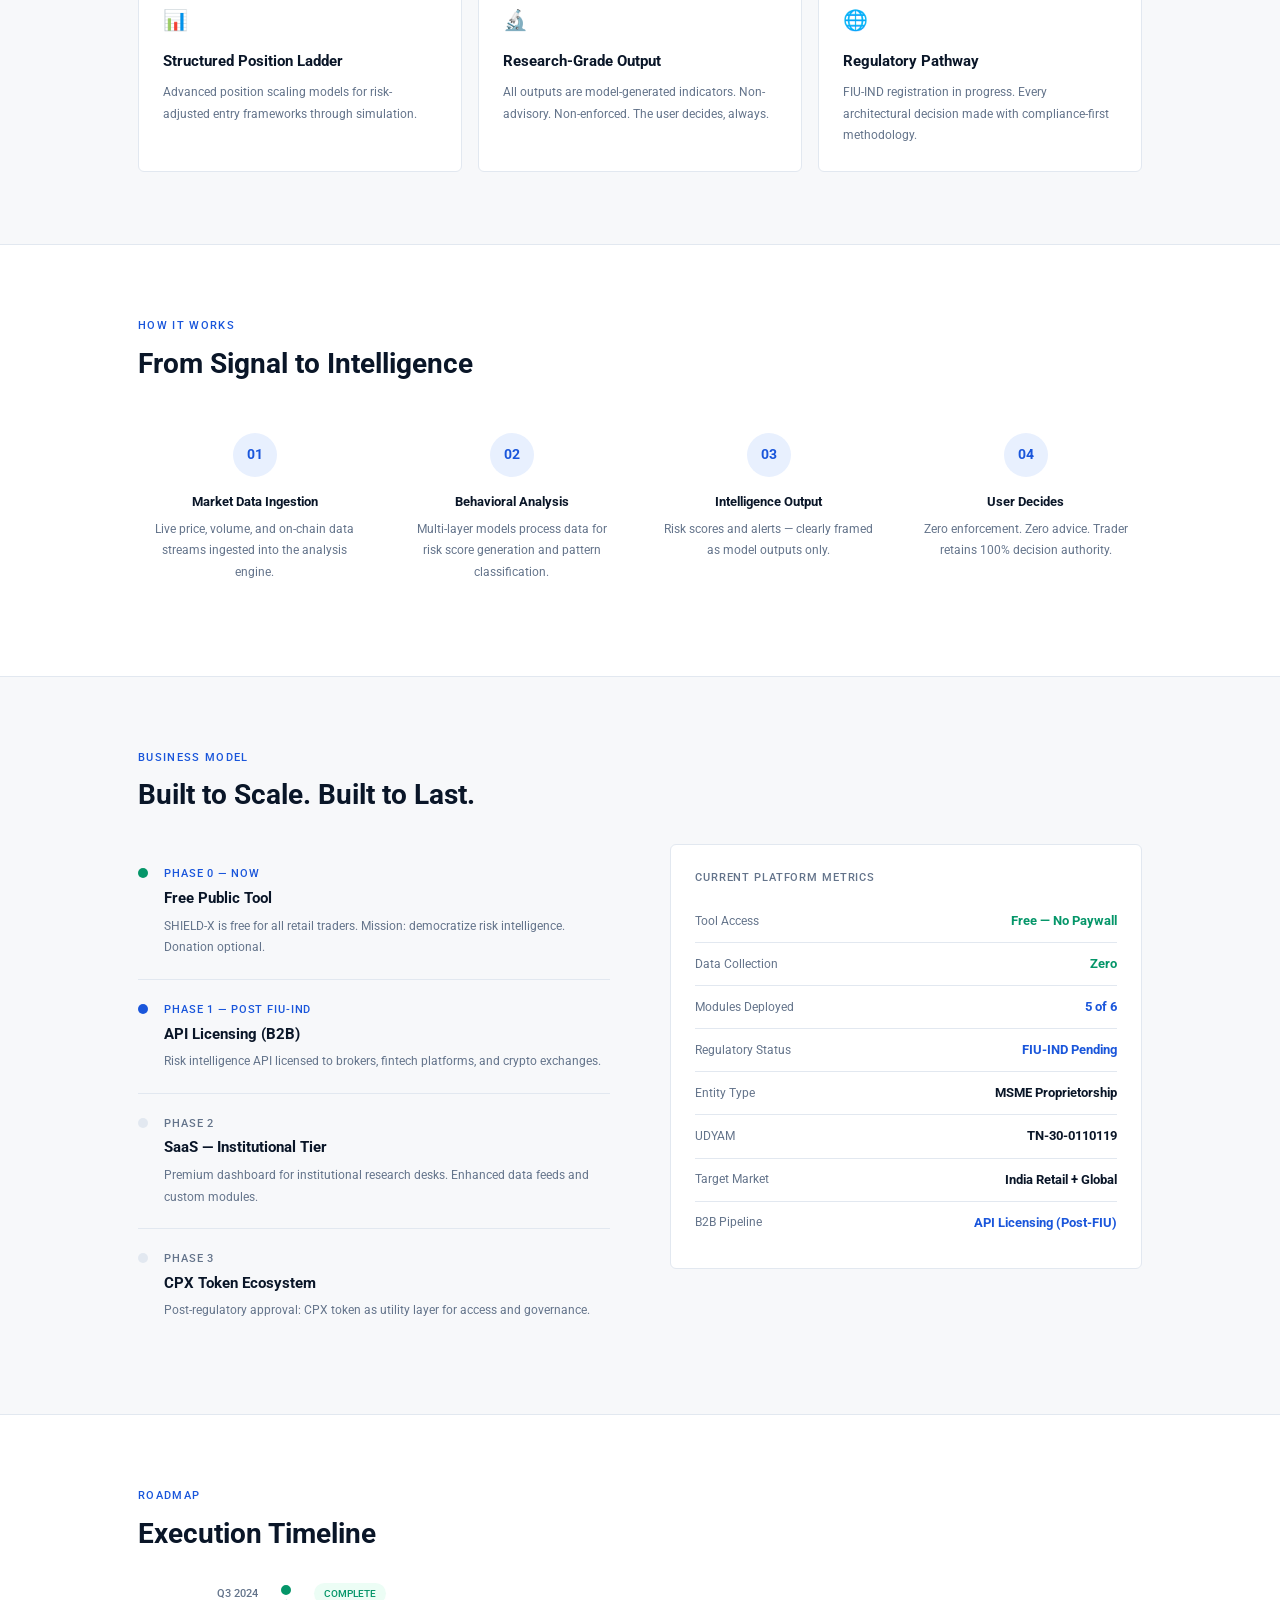
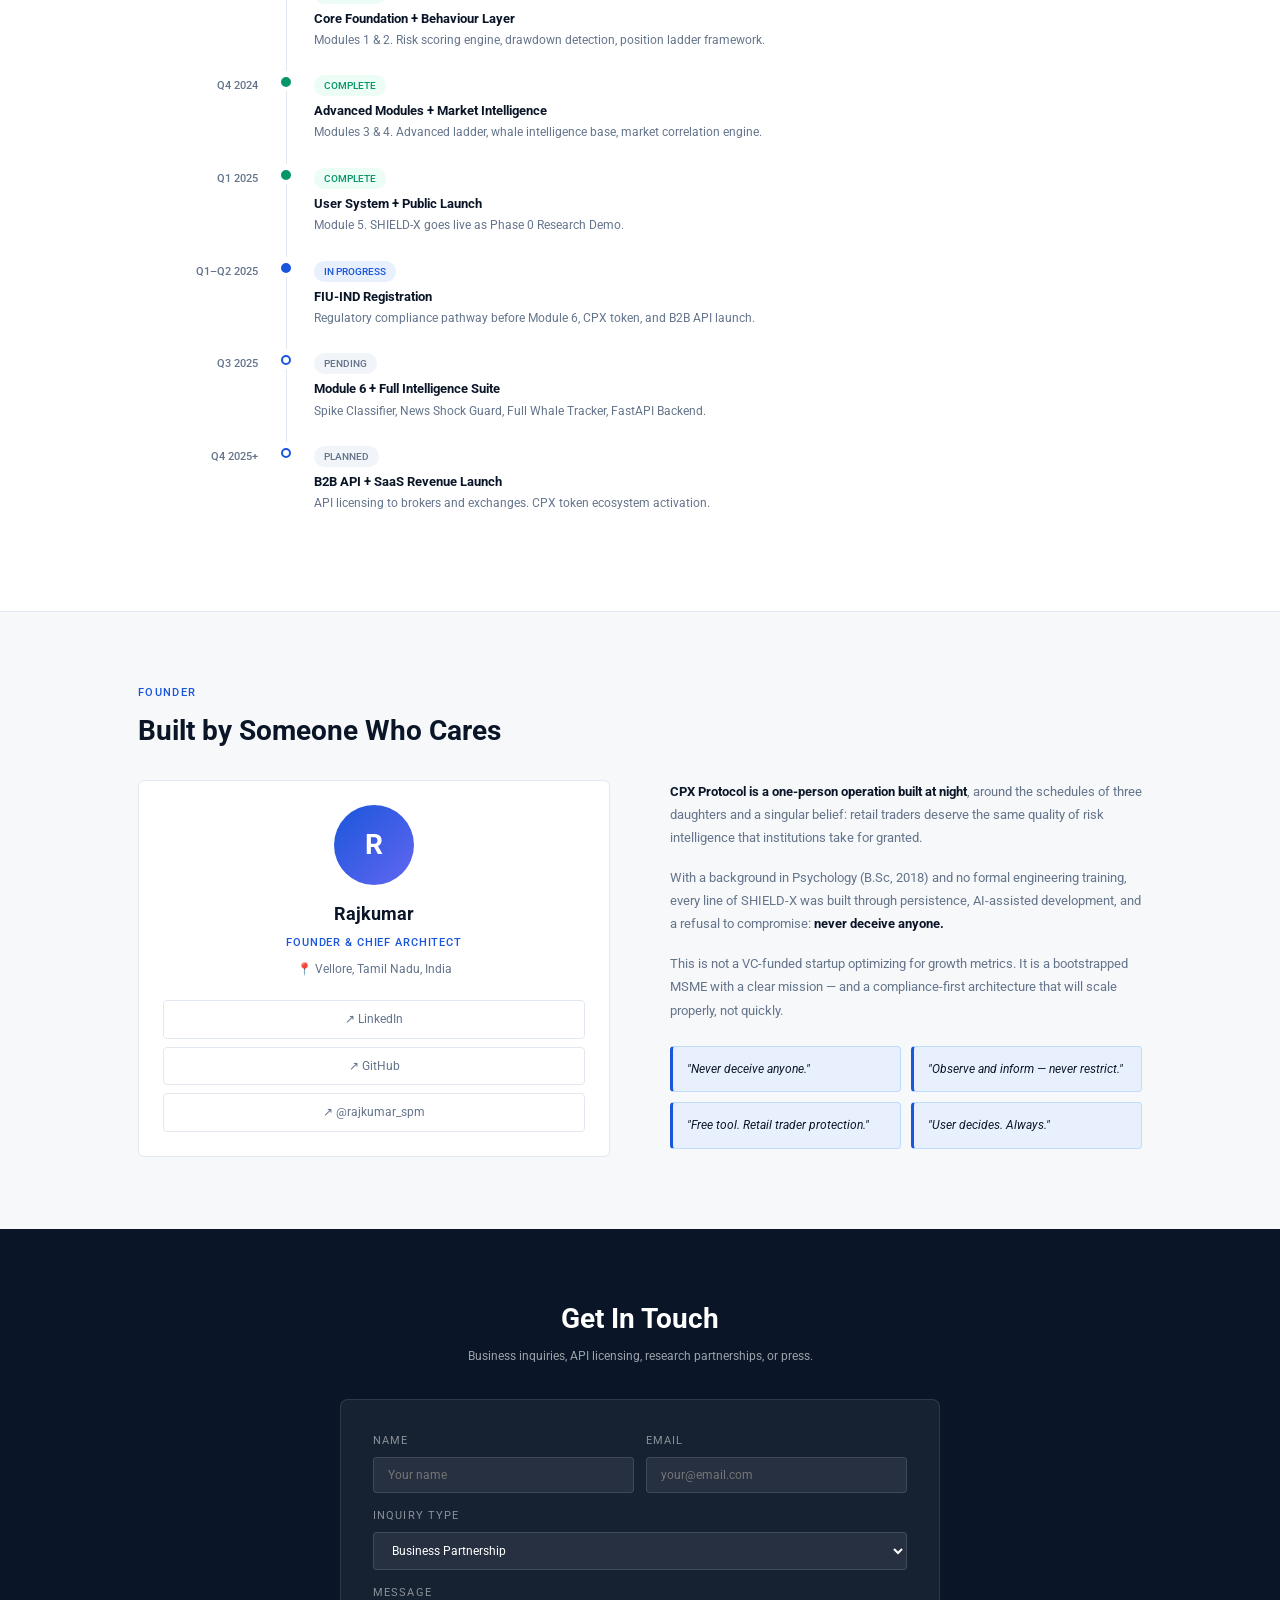
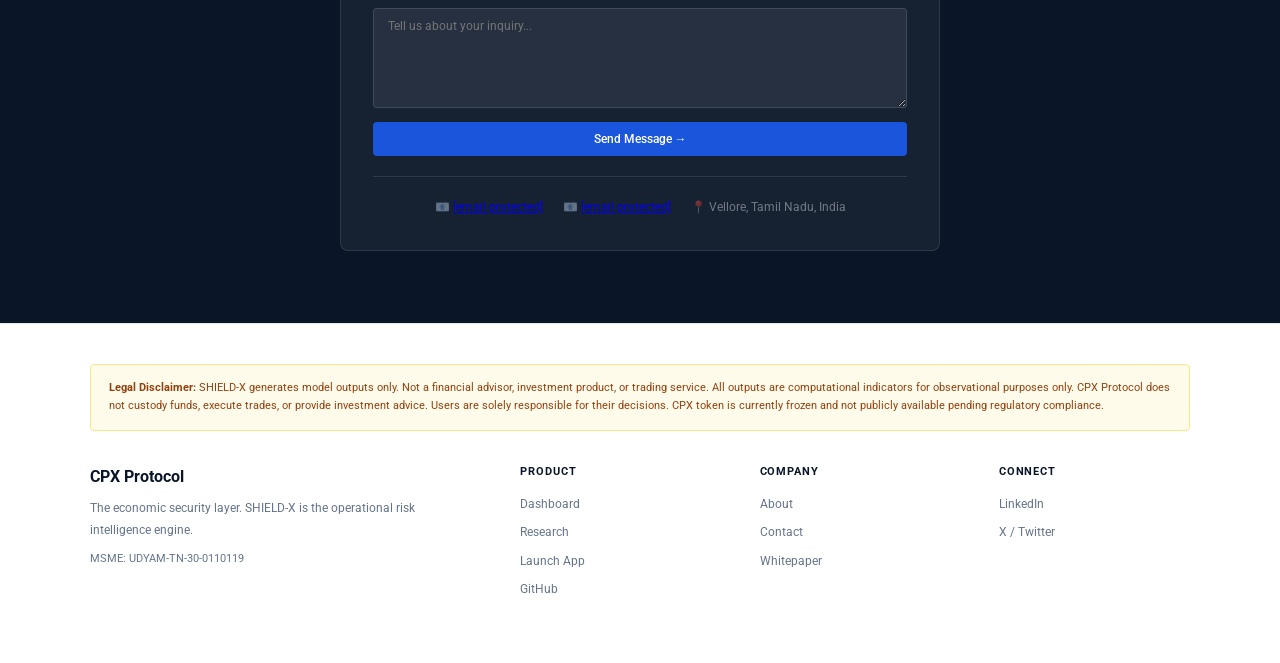
==== commit 10f15d2a: "Update navigation logo and remove unnecessary sections Replaced logo image with text and removed liv" ====
--- a/index.html
+++ b/index.html
@@ -10,7 +10,7 @@
 <body>
 
 <nav>
-  <a href="index.html" class="nav-logo"><img src="ShieldX_Logo.png" height="36" alt="CPX Protocol"/></a>
+  <a href="index.html" class="nav-logo"><span class="logo-cp">CP</span><span class="logo-x">X</span></a>
   <div class="nav-links">
     <a href="dashboard.html">Dashboard</a>
     <a href="research.html">Research</a>
@@ -20,30 +20,9 @@
   </div>
 </nav>
 
-<!-- LIVE RADAR BAR -->
-<div style="margin-top:60px;background:#fff3cd;border-bottom:2px solid #dc2626;">
-  <div style="padding:6px 48px;display:flex;align-items:center;justify-content:space-between;gap:12px;">
-    <div style="display:flex;align-items:center;gap:8px;flex-shrink:0;">
-      <span style="font-size:13px;">🛰️</span>
-      <span style="font-size:11px;font-weight:700;color:#dc2626;white-space:nowrap;">SHIELD-X LIVE RADAR:</span>
-    </div>
-    <div style="flex:1;overflow:hidden;">
-      <gecko-coin-price-marquee-widget
-        locale="en"
-        outlined="false"
-        coin-ids="bitcoin,ethereum,solana,ripple,binancecoin,cardano,avalanche-2,chainlink,near,injective-protocol"
-        initial-currency="usd"
-        style="width:100%;">
-      </gecko-coin-price-marquee-widget>
-    </div>
-    <a href="https://shield-x-jmgmhr2n8bpzmvcjt3ipsz.streamlit.app/" target="_blank" style="background:#dc2626;color:#fff;padding:5px 14px;border-radius:4px;text-decoration:none;font-size:11px;font-weight:600;white-space:nowrap;flex-shrink:0;">Full Analysis ↗</a>
-  </div>
-</div>
-<script src="https://widgets.coingecko.com/gecko-coin-price-marquee-widget.js"></script>
-
 <!-- HERO -->
 <div style="background:#fff;border-bottom:1px solid var(--border);">
-  <div class="section" style="padding-top:60px;display:grid;grid-template-columns:1fr 1fr;gap:60px;align-items:center;">
+  <div class="section" style="padding-top:100px;display:grid;grid-template-columns:1fr 1fr;gap:60px;align-items:center;">
     <div>
       <div class="live-badge"><span class="dot"></span>SHIELD-X LIVE — Phase 0 Research Demo</div>
       <h1 style="margin-bottom:16px;">The Economic Security Layer for Retail Traders</h1>
@@ -151,143 +130,12 @@
     <div class="section-tag">Roadmap</div>
     <h2 class="section-title">Execution Timeline</h2>
     <div style="margin-top:32px;">
-      <div class="rm-item"><div class="rm-date">Q1 2026</div><div class="rm-line"><div class="rm-dot done"></div><div class="rm-connector"></div></div><div class="rm-content"><span class="rm-tag tag-done">COMPLETE</span><h4>Core Foundation + Behaviour Layer</h4><p>Modules 1 & 2. Risk scoring engine, drawdown detection, position ladder framework.</p></div></div>
-      <div class="rm-item"><div class="rm-date">Q1 2026</div><div class="rm-line"><div class="rm-dot done"></div><div class="rm-connector"></div></div><div class="rm-content"><span class="rm-tag tag-done">COMPLETE</span><h4>Advanced Modules + Market Intelligence</h4><p>Modules 3 & 4. Advanced ladder, whale intelligence base, market correlation engine.</p></div></div>
-      <div class="rm-item"><div class="rm-date">Feb 2026</div><div class="rm-line"><div class="rm-dot done"></div><div class="rm-connector"></div></div><div class="rm-content"><span class="rm-tag tag-done">COMPLETE</span><h4>User System + Public Launch</h4><p>Module 5. SHIELD-X goes live as Phase 0 Research Demo.</p></div></div>
-      <div class="rm-item"><div class="rm-date">Q2 2026</div><div class="rm-line"><div class="rm-dot active"></div><div class="rm-connector"></div></div><div class="rm-content"><span class="rm-tag tag-live">IN PROGRESS</span><h4>FIU-IND Registration + Legal Entity</h4><p>Regulatory compliance pathway before Module 6, CPX token, and B2B API launch.</p></div></div>
-      <div class="rm-item"><div class="rm-date">Q3 2026</div><div class="rm-line"><div class="rm-dot"></div><div class="rm-connector"></div></div><div class="rm-content"><span class="rm-tag tag-pending">PENDING</span><h4>Module 6 + Full Intelligence Suite</h4><p>Spike Classifier, News Shock Guard, Full Whale Tracker, FastAPI Backend.</p></div></div>
-      <div class="rm-item"><div class="rm-date">Q4 2026+</div><div class="rm-line"><div class="rm-dot"></div></div><div class="rm-content"><span class="rm-tag tag-pending">PLANNED</span><h4>B2B API + SaaS Revenue + Auto-Bot Engine</h4><p>API licensing to brokers and exchanges. CPX token ecosystem. Automated ladder execution engine.</p></div></div>
-    </div>
-  </div>
-</div>
-
-<!-- LADDER ENTRY FRAMEWORK -->
-<div class="section-wrap-white">
-  <div class="section">
-    <div class="section-tag">Entry Framework</div>
-    <h2 class="section-title">Commander Ladder System</h2>
-    <p class="section-body">Structured position scaling model — E1 to E12. Each level triggered only at predefined spike thresholds. Capital preserved through mathematical position sizing, not emotion.</p>
-    <div style="margin-top:8px;display:inline-flex;align-items:center;gap:8px;background:var(--warn-light);border:1px solid #fde68a;padding:6px 14px;border-radius:100px;font-size:11px;color:var(--warn);font-weight:500;">
-      ⚡ Funding Rate Rule: If |funding rate| &gt; 0.2% — DO NOT ENTER. Exchange extraction active.
-    </div>
-
-    <div style="margin-top:28px;overflow-x:auto;">
-      <table style="width:100%;border-collapse:collapse;font-size:12px;">
-        <thead>
-          <tr style="background:var(--navy);color:#fff;">
-            <th style="padding:10px 16px;text-align:left;font-size:10px;letter-spacing:0.1em;text-transform:uppercase;">Level</th>
-            <th style="padding:10px 16px;text-align:left;font-size:10px;letter-spacing:0.1em;text-transform:uppercase;">Spike Threshold</th>
-            <th style="padding:10px 16px;text-align:left;font-size:10px;letter-spacing:0.1em;text-transform:uppercase;">Margin (USDT)</th>
-            <th style="padding:10px 16px;text-align:left;font-size:10px;letter-spacing:0.1em;text-transform:uppercase;">Logic</th>
-            <th style="padding:10px 16px;text-align:left;font-size:10px;letter-spacing:0.1em;text-transform:uppercase;">Status</th>
-          </tr>
-        </thead>
-        <tbody>
-          <tr style="border-bottom:1px solid var(--border);background:var(--white);">
-            <td style="padding:10px 16px;font-weight:700;color:var(--blue);">E1</td>
-            <td style="padding:10px 16px;">100%</td>
-            <td style="padding:10px 16px;font-weight:600;">5.01 USDT</td>
-            <td style="padding:10px 16px;color:var(--muted);">Exchange minimum order</td>
-            <td style="padding:10px 16px;color:var(--muted);">First short entry</td>
-          </tr>
-          <tr style="border-bottom:1px solid var(--border);background:var(--bg);">
-            <td style="padding:10px 16px;font-weight:700;color:var(--blue);">E2</td>
-            <td style="padding:10px 16px;">150%</td>
-            <td style="padding:10px 16px;font-weight:600;">5.01 USDT</td>
-            <td style="padding:10px 16px;color:var(--muted);">Exchange minimum order</td>
-            <td style="padding:10px 16px;color:var(--muted);">Hold level</td>
-          </tr>
-          <tr style="border-bottom:1px solid var(--border);background:var(--white);">
-            <td style="padding:10px 16px;font-weight:700;color:var(--blue);">E3</td>
-            <td style="padding:10px 16px;">225%</td>
-            <td style="padding:10px 16px;font-weight:600;">10.02 USDT</td>
-            <td style="padding:10px 16px;color:var(--warn);font-weight:500;">E2 × 2</td>
-            <td style="padding:10px 16px;color:var(--warn);font-weight:500;">⚡ Double margin starts</td>
-          </tr>
-          <tr style="border-bottom:1px solid var(--border);background:var(--bg);">
-            <td style="padding:10px 16px;font-weight:700;color:var(--blue);">E4</td>
-            <td style="padding:10px 16px;">375%</td>
-            <td style="padding:10px 16px;font-weight:600;">20.04 USDT</td>
-            <td style="padding:10px 16px;color:var(--warn);font-weight:500;">E3 × 2</td>
-            <td style="padding:10px 16px;color:var(--warn);font-weight:500;">Double margin</td>
-          </tr>
-          <tr style="border-bottom:1px solid var(--border);background:var(--white);">
-            <td style="padding:10px 16px;font-weight:700;color:var(--blue);">E5</td>
-            <td style="padding:10px 16px;">650%</td>
-            <td style="padding:10px 16px;font-weight:600;">40.08 USDT</td>
-            <td style="padding:10px 16px;color:var(--warn);font-weight:500;">E4 × 2</td>
-            <td style="padding:10px 16px;color:var(--warn);font-weight:500;">Double margin</td>
-          </tr>
-          <tr style="border-bottom:2px solid var(--navy);background:var(--bg);">
-            <td style="padding:10px 16px;font-weight:700;color:var(--blue);">E6</td>
-            <td style="padding:10px 16px;">1,250%</td>
-            <td style="padding:10px 16px;font-weight:600;">80.16 USDT</td>
-            <td style="padding:10px 16px;color:var(--red);font-weight:500;">E5 × 2</td>
-            <td style="padding:10px 16px;color:var(--red);font-weight:600;">Max normal entry</td>
-          </tr>
-          <tr style="border-bottom:1px solid var(--border);background:#fff8f8;">
-            <td style="padding:10px 16px;font-weight:700;color:var(--red);">E7</td>
-            <td style="padding:10px 16px;">2,250%</td>
-            <td style="padding:10px 16px;font-weight:600;color:var(--red);">160.32 USDT</td>
-            <td style="padding:10px 16px;color:var(--red);">E6 × 2</td>
-            <td style="padding:10px 16px;color:var(--red);">⚠️ User willing only</td>
-          </tr>
-          <tr style="border-bottom:1px solid var(--border);background:var(--white);">
-            <td style="padding:10px 16px;font-weight:700;color:var(--red);">E8</td>
-            <td style="padding:10px 16px;">4,250%</td>
-            <td style="padding:10px 16px;font-weight:600;color:var(--red);">320.64 USDT</td>
-            <td style="padding:10px 16px;color:var(--red);">E7 × 2</td>
-            <td style="padding:10px 16px;color:var(--red);">⚠️ User willing only</td>
-          </tr>
-          <tr style="border-bottom:1px solid var(--border);background:#fff8f8;">
-            <td style="padding:10px 16px;font-weight:700;color:var(--red);">E9</td>
-            <td style="padding:10px 16px;">7,500%</td>
-            <td style="padding:10px 16px;font-weight:600;color:var(--red);">641.28 USDT</td>
-            <td style="padding:10px 16px;color:var(--red);">E8 × 2</td>
-            <td style="padding:10px 16px;color:var(--red);">⚠️ User willing only</td>
-          </tr>
-          <tr style="border-bottom:1px solid var(--border);background:var(--white);">
-            <td style="padding:10px 16px;font-weight:700;color:var(--red);">E10</td>
-            <td style="padding:10px 16px;">14,300%</td>
-            <td style="padding:10px 16px;font-weight:600;color:var(--red);">1,282.56 USDT</td>
-            <td style="padding:10px 16px;color:var(--red);">E9 × 2</td>
-            <td style="padding:10px 16px;color:var(--red);">⚠️ User willing only</td>
-          </tr>
-          <tr style="border-bottom:2px solid #dc2626;background:#fff0f0;">
-            <td style="padding:10px 16px;font-weight:700;color:var(--red);">E11</td>
-            <td style="padding:10px 16px;">28,600%</td>
-            <td style="padding:10px 16px;font-weight:600;color:var(--red);">2,565.12 USDT</td>
-            <td style="padding:10px 16px;color:var(--red);">E10 × 2</td>
-            <td style="padding:10px 16px;color:var(--red);">⚠️ User willing only</td>
-          </tr>
-          <tr style="background:#0a0000;">
-            <td style="padding:14px 16px;font-weight:900;color:#ff4444;font-size:14px;">E12</td>
-            <td style="padding:14px 16px;color:#ff9999;font-weight:700;">286,000%</td>
-            <td style="padding:14px 16px;color:#ff4444;font-weight:900;font-size:14px;">25,651.20 USDT</td>
-            <td style="padding:14px 16px;color:#ff9999;">E11 × 10</td>
-            <td style="padding:14px 16px;color:#ff6666;font-weight:600;">🦢 BLACK SWAN — Market collapse</td>
-          </tr>
-        </tbody>
-      </table>
-    </div>
-
-    <div style="margin-top:20px;display:grid;grid-template-columns:1fr 1fr 1fr;gap:12px;">
-      <div style="background:var(--blue-light);border:1px solid #bfdbfe;padding:14px 16px;border-radius:4px;font-size:11px;color:var(--navy);">
-        <strong>Max hold:</strong> 48 hours<br/>
-        <span style="color:var(--muted);">Funding fee compounds beyond this</span>
-      </div>
-      <div style="background:var(--warn-light);border:1px solid #fde68a;padding:14px 16px;border-radius:4px;font-size:11px;color:#92400e;">
-        <strong>E7-E12 requires:</strong> User explicit consent<br/>
-        <span style="color:var(--muted);">Extreme zone — not default</span>
-      </div>
-      <div style="background:#f0fdf4;border:1px solid #bbf7d0;padding:14px 16px;border-radius:4px;font-size:11px;color:#166534;">
-        <strong>🤖 Auto-Bot Engine:</strong> Coming Post FIU-IND<br/>
-        <span style="color:var(--muted);">Automated ladder execution planned</span>
-      </div>
-    </div>
-
-    <div style="margin-top:16px;text-align:center;">
-      <a href="https://shield-x-jmgmhr2n8bpzmvcjt3ipsz.streamlit.app/" target="_blank" class="btn-primary">Use Ladder in SHIELD-X ↗</a>
+      <div class="rm-item"><div class="rm-date">Q3 2024</div><div class="rm-line"><div class="rm-dot done"></div><div class="rm-connector"></div></div><div class="rm-content"><span class="rm-tag tag-done">COMPLETE</span><h4>Core Foundation + Behaviour Layer</h4><p>Modules 1 & 2. Risk scoring engine, drawdown detection, position ladder framework.</p></div></div>
+      <div class="rm-item"><div class="rm-date">Q4 2024</div><div class="rm-line"><div class="rm-dot done"></div><div class="rm-connector"></div></div><div class="rm-content"><span class="rm-tag tag-done">COMPLETE</span><h4>Advanced Modules + Market Intelligence</h4><p>Modules 3 & 4. Advanced ladder, whale intelligence base, market correlation engine.</p></div></div>
+      <div class="rm-item"><div class="rm-date">Q1 2025</div><div class="rm-line"><div class="rm-dot done"></div><div class="rm-connector"></div></div><div class="rm-content"><span class="rm-tag tag-done">COMPLETE</span><h4>User System + Public Launch</h4><p>Module 5. SHIELD-X goes live as Phase 0 Research Demo.</p></div></div>
+      <div class="rm-item"><div class="rm-date">Q1–Q2 2025</div><div class="rm-line"><div class="rm-dot active"></div><div class="rm-connector"></div></div><div class="rm-content"><span class="rm-tag tag-live">IN PROGRESS</span><h4>FIU-IND Registration</h4><p>Regulatory compliance pathway before Module 6, CPX token, and B2B API launch.</p></div></div>
+      <div class="rm-item"><div class="rm-date">Q3 2025</div><div class="rm-line"><div class="rm-dot"></div><div class="rm-connector"></div></div><div class="rm-content"><span class="rm-tag tag-pending">PENDING</span><h4>Module 6 + Full Intelligence Suite</h4><p>Spike Classifier, News Shock Guard, Full Whale Tracker, FastAPI Backend.</p></div></div>
+      <div class="rm-item"><div class="rm-date">Q4 2025+</div><div class="rm-line"><div class="rm-dot"></div></div><div class="rm-content"><span class="rm-tag tag-pending">PLANNED</span><h4>B2B API + SaaS Revenue Launch</h4><p>API licensing to brokers and exchanges. CPX token ecosystem activation.</p></div></div>
     </div>
   </div>
 </div>
@@ -342,7 +190,7 @@
         <button type="submit" class="btn-primary" style="width:100%;justify-content:center;">Send Message →</button>
       </form>
       <div style="margin-top:20px;padding-top:20px;border-top:1px solid rgba(255,255,255,0.1);font-size:12px;color:rgba(255,255,255,0.4);display:flex;gap:20px;flex-wrap:wrap;justify-content:center;">
-        <span>📧 <a href="/cdn-cgi/l/email-protection" class="__cf_email__" data-cfemail="2e5d46474b424a03566e4d5e565e5c415a414d414200415c49">[email&#160;protected]</a></span><span>📧 <a href="/cdn-cgi/l/email-protection" class="__cf_email__" data-cfemail="dfb9b0aab1bbbeabb6b0b19fbcafa7afadb0abb0bcb0b3f1b0adb8">[email&#160;protected]</a></span><span>📍 Vellore, Tamil Nadu, India</span>
+        <span>📧 <a href="/cdn-cgi/l/email-protection" class="__cf_email__" data-cfemail="2a5942434f464e07526a495a525a58455e454945460445584d">[email&#160;protected]</a></span><span>📧 <a href="/cdn-cgi/l/email-protection" class="__cf_email__" data-cfemail="583e372d363c392c313736183b2820282a372c373b373476372a3f">[email&#160;protected]</a></span><span>📍 Vellore, Tamil Nadu, India</span>
       </div>
     </div>
   </div>
--- a/style.css
+++ b/style.css
@@ -281,3 +281,19 @@
   .form-row { grid-template-columns: 1fr; }
   footer { padding: 32px 20px 20px; }
 }
+
+/* === CPX LOGO === */
+.logo-cp {
+  color: #345D95;
+  font-weight: 900;
+  font-size: 20px;
+  font-family: 'Roboto', sans-serif;
+  letter-spacing: -0.5px;
+}
+.logo-x {
+  color: #4CBC50;
+  font-weight: 900;
+  font-size: 20px;
+  font-family: 'Roboto', sans-serif;
+  letter-spacing: -0.5px;
+}
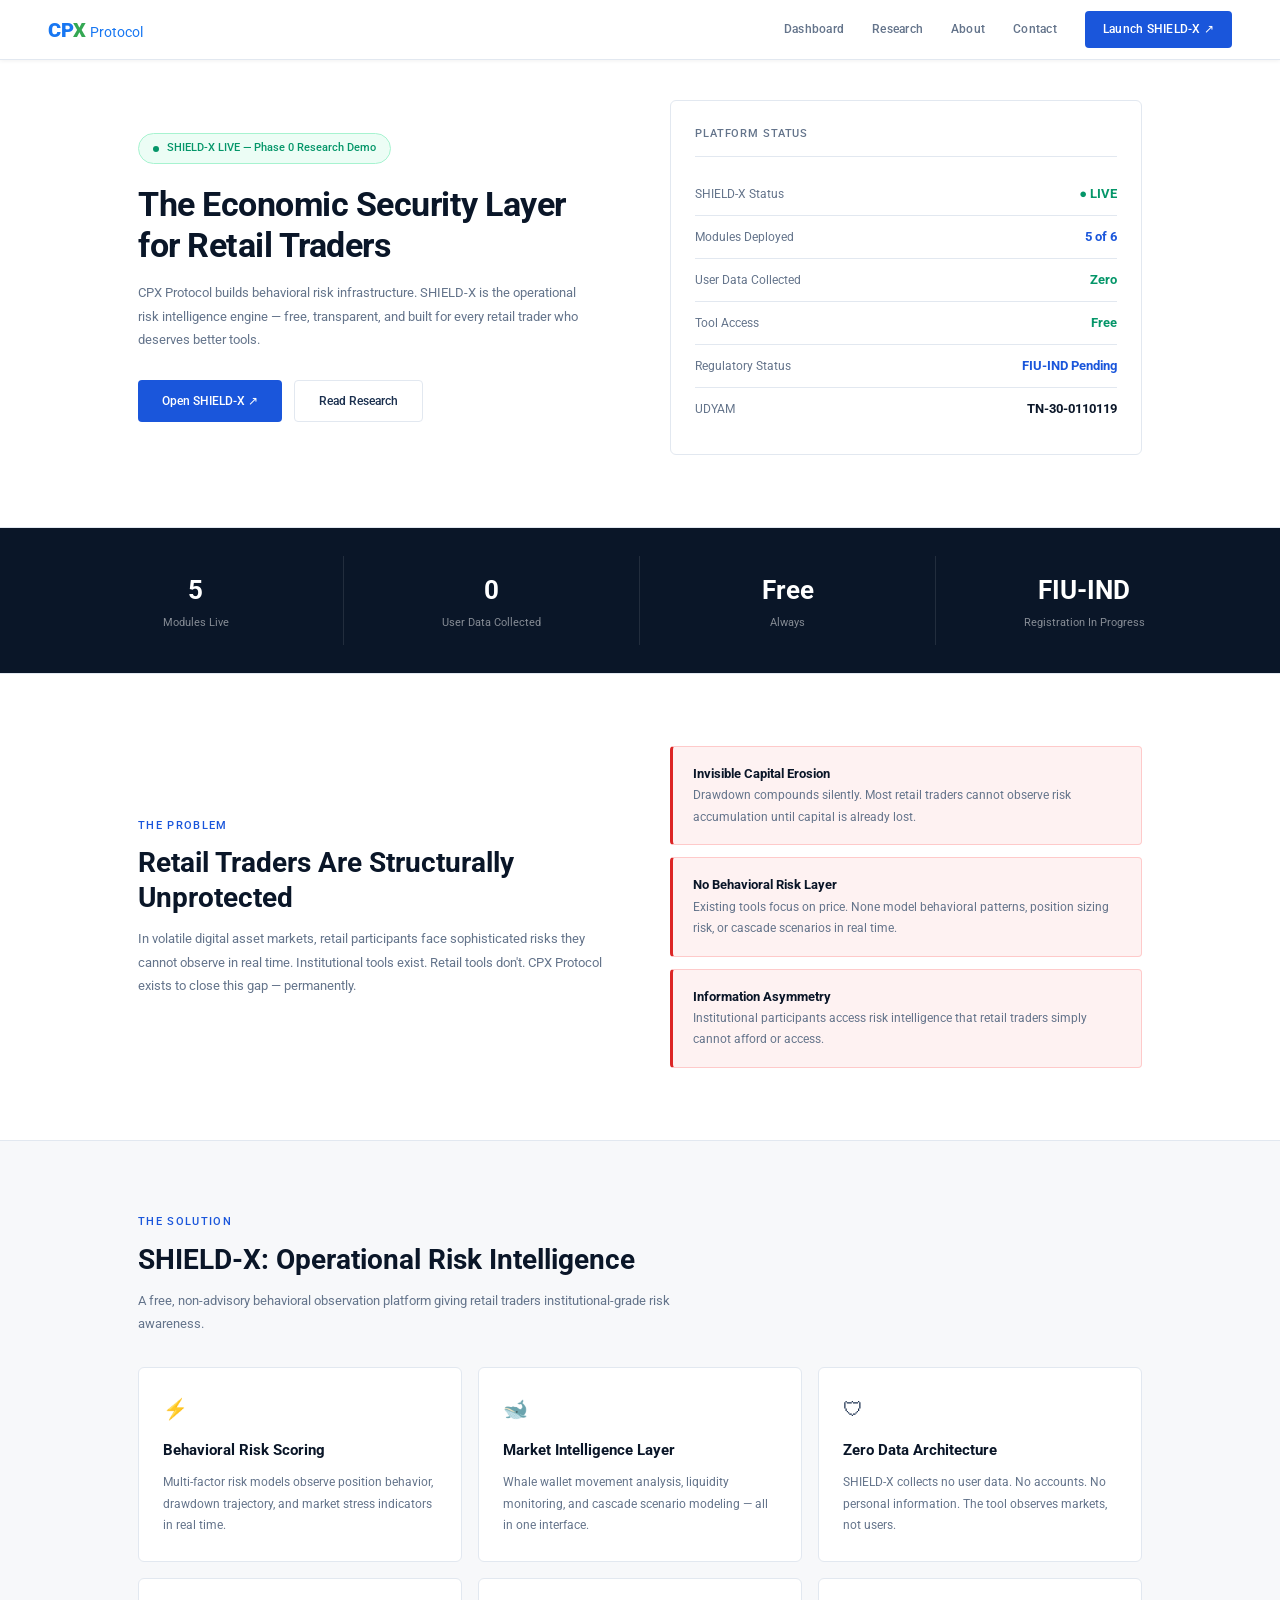
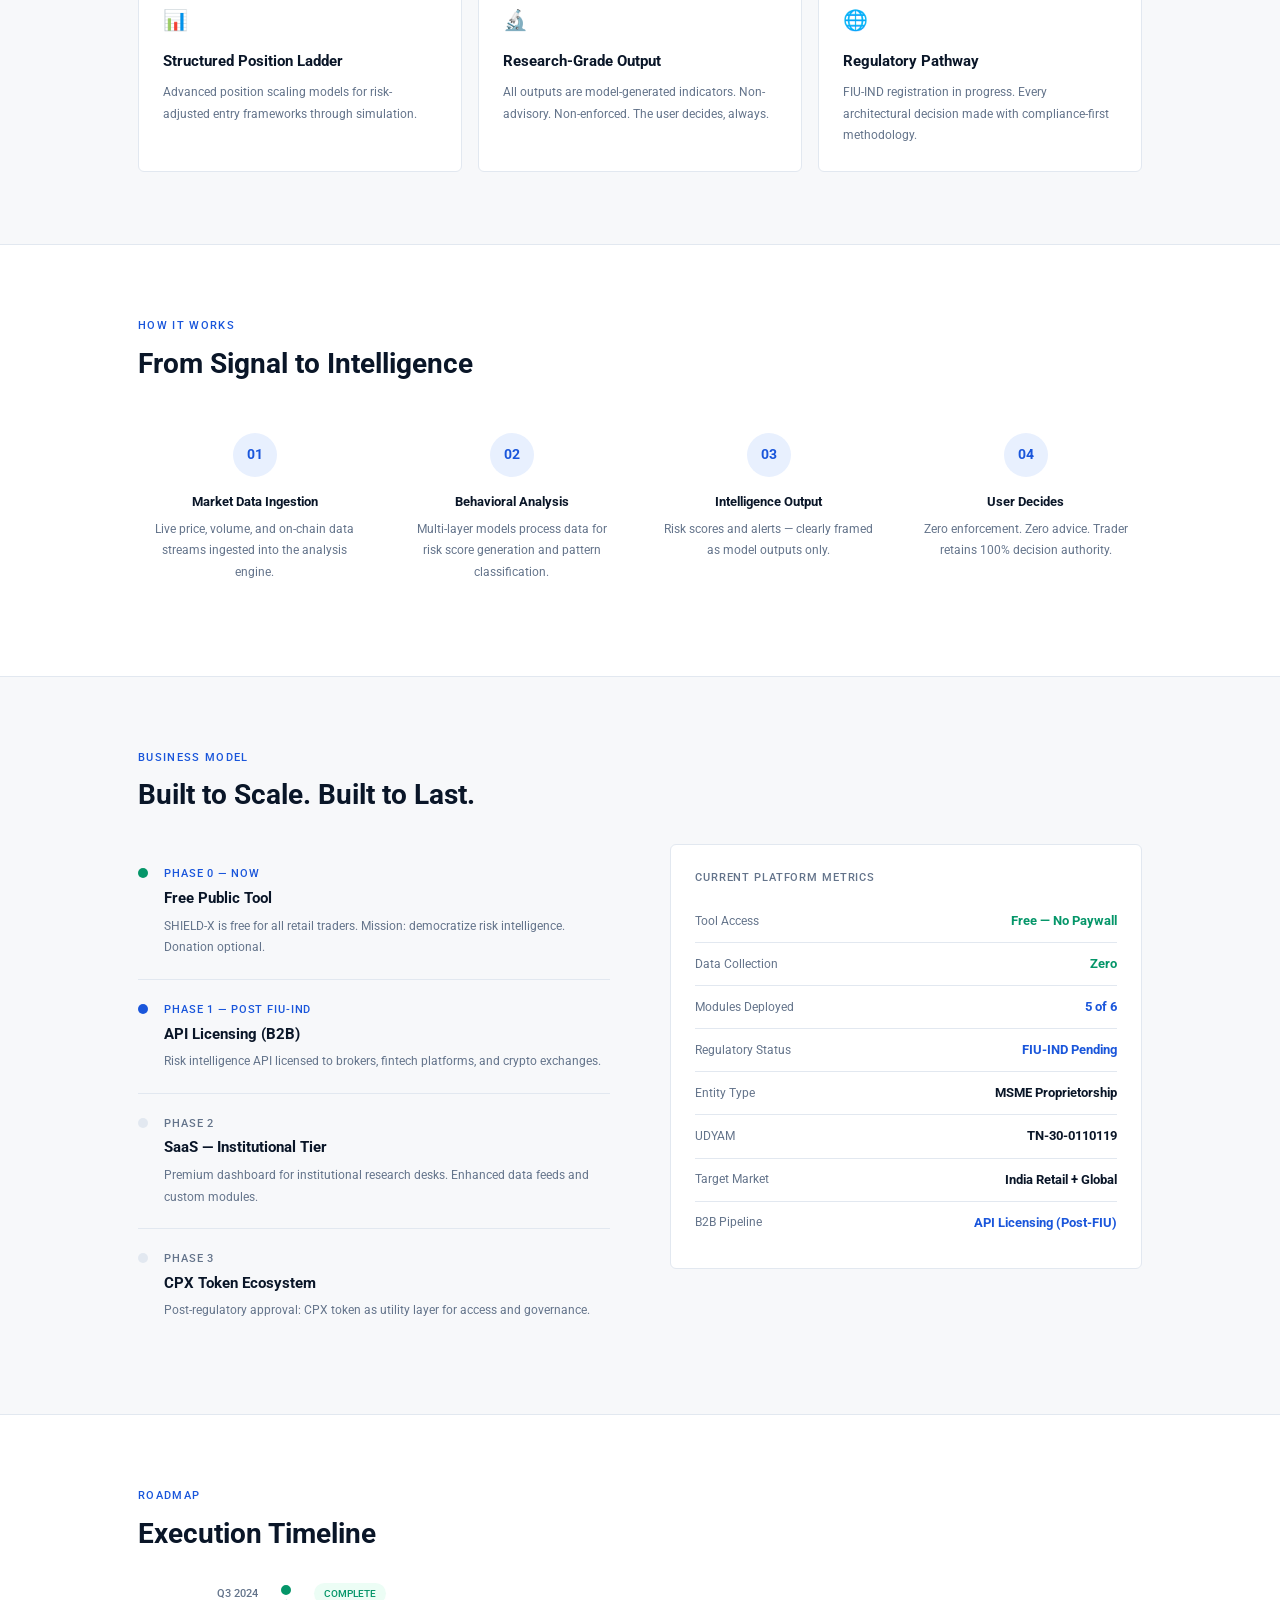
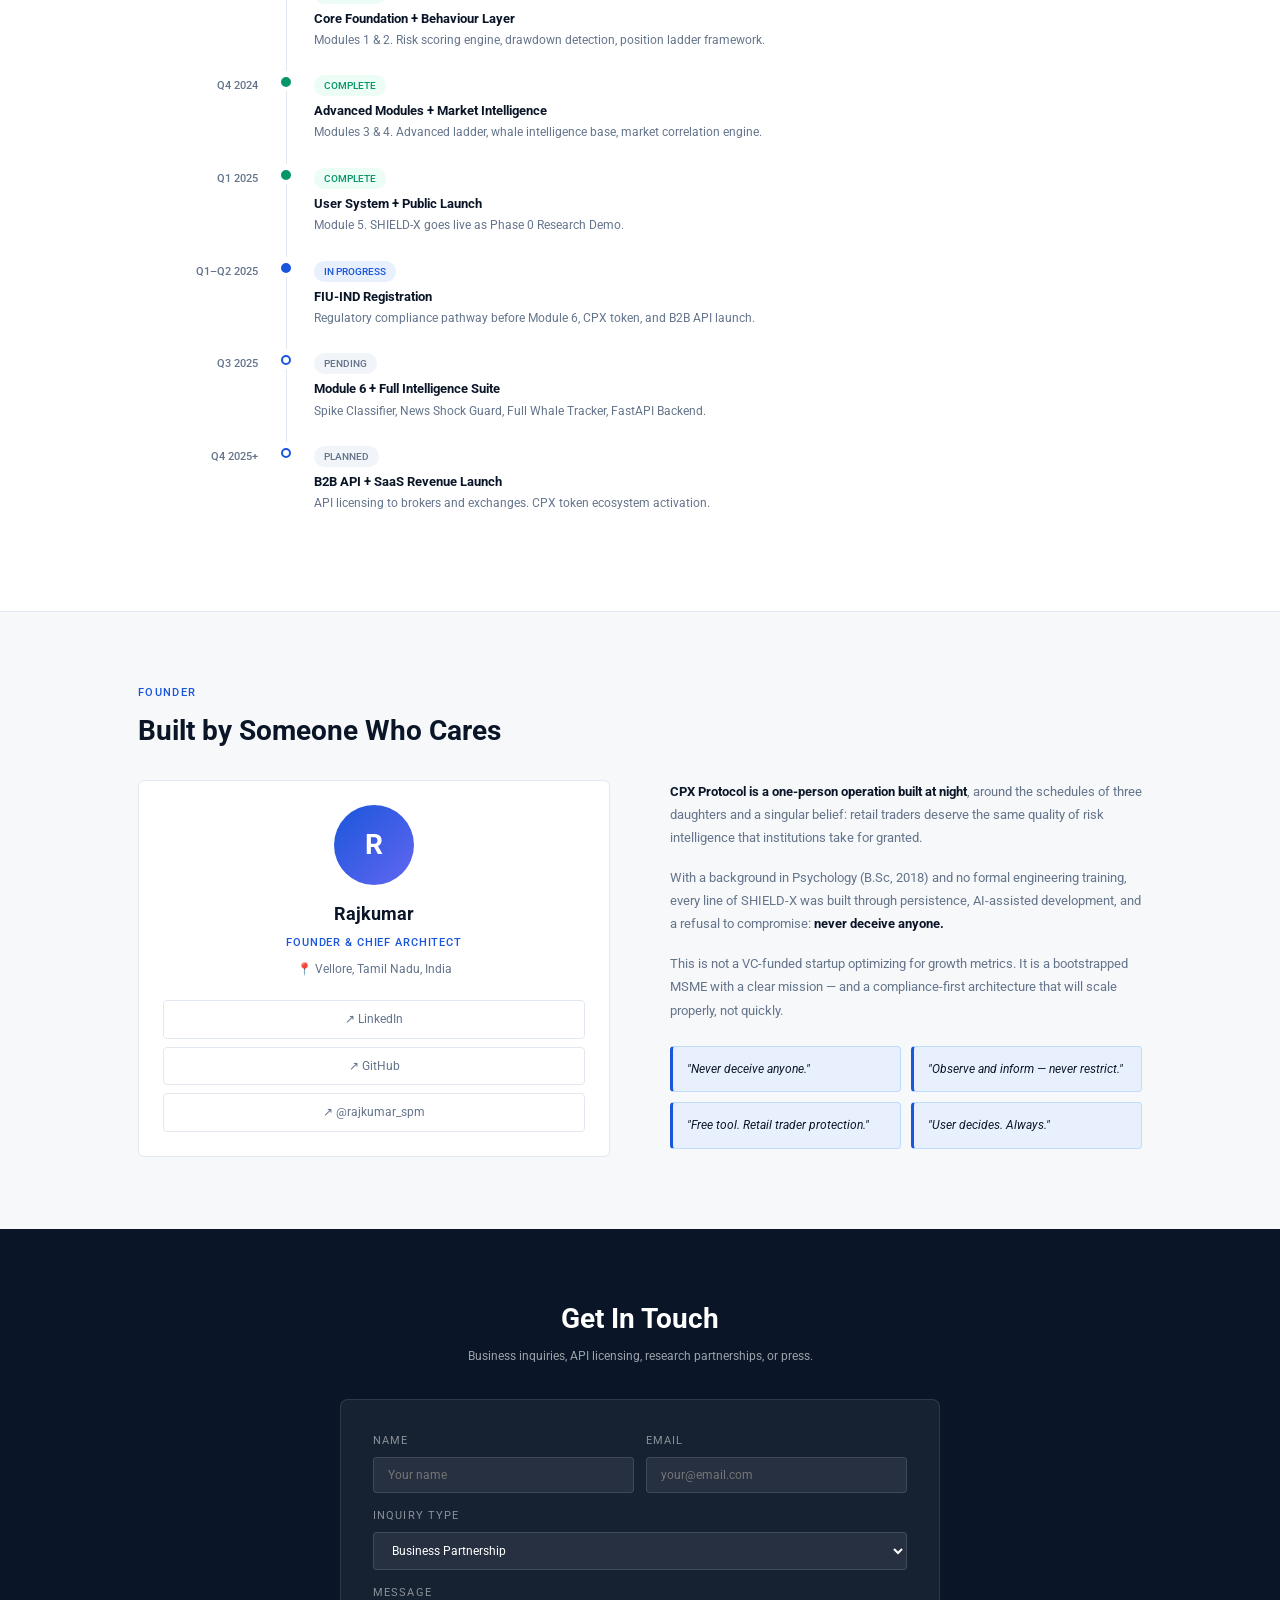
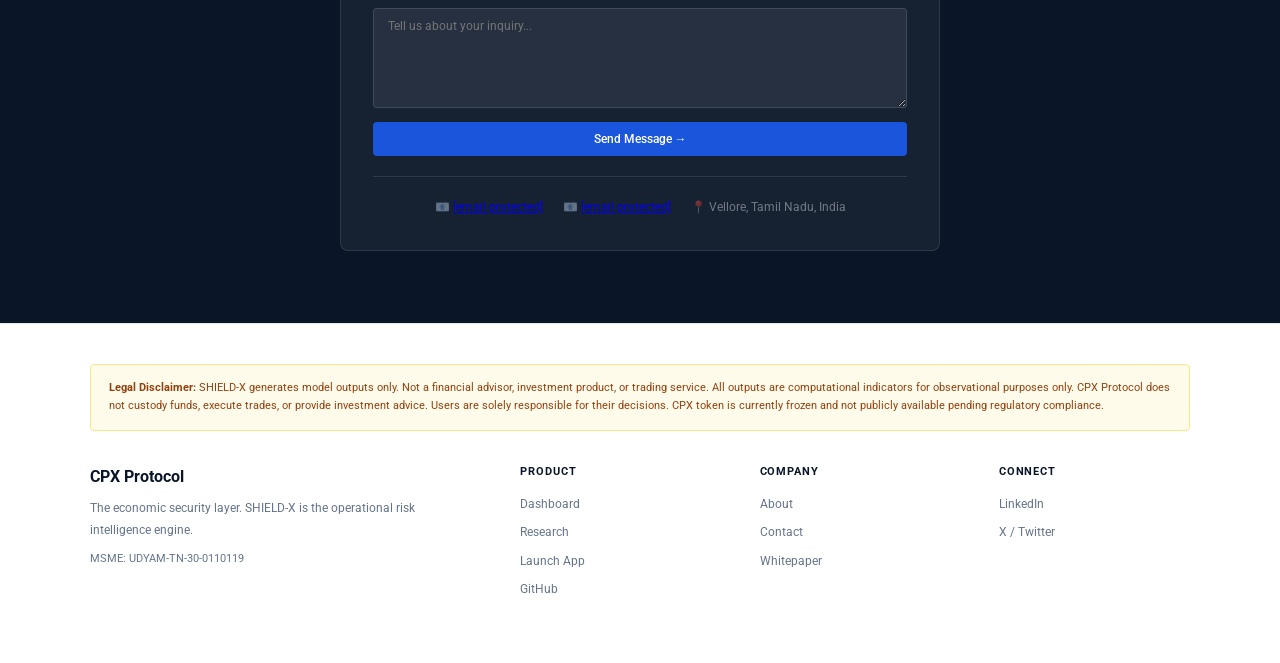
==== commit 15634614: "Add 'Protocol' to the navigation logo" ====
--- a/index.html
+++ b/index.html
@@ -10,7 +10,7 @@
 <body>
 
 <nav>
-  <a href="index.html" class="nav-logo"><span class="logo-cp">CP</span><span class="logo-x">X</span></a>
+  <a href="index.html" class="nav-logo"><span class="logo-cp">CP</span><span class="logo-x">X</span><span class="logo-protocol">Protocol</span></a>
   <div class="nav-links">
     <a href="dashboard.html">Dashboard</a>
     <a href="research.html">Research</a>
--- a/style.css
+++ b/style.css
@@ -54,10 +54,13 @@
   box-shadow: 0 1px 4px rgba(0,0,0,0.06);
 }
 .nav-logo {
-  font-size: 18px; font-weight: 700;
-  color: var(--navy); text-decoration: none; letter-spacing: -0.3px;
-}
-.nav-logo span { color: var(--blue); }
+  font-size: 20px; font-weight: 900;
+  text-decoration: none; letter-spacing: -0.5px;
+  font-family: 'Roboto', sans-serif;
+}
+.nav-logo .logo-cp { color: #1877F2; }
+.nav-logo .logo-x  { color: #34A853; }
+.nav-logo .logo-protocol { color: #1877F2; font-weight: 400; font-size: 14px; letter-spacing: 0; margin-left: 4px; }
 .nav-links { display: flex; gap: 28px; align-items: center; }
 .nav-links a {
   color: var(--muted); text-decoration: none;
@@ -281,19 +284,3 @@
   .form-row { grid-template-columns: 1fr; }
   footer { padding: 32px 20px 20px; }
 }
-
-/* === CPX LOGO === */
-.logo-cp {
-  color: #345D95;
-  font-weight: 900;
-  font-size: 20px;
-  font-family: 'Roboto', sans-serif;
-  letter-spacing: -0.5px;
-}
-.logo-x {
-  color: #4CBC50;
-  font-weight: 900;
-  font-size: 20px;
-  font-family: 'Roboto', sans-serif;
-  letter-spacing: -0.5px;
-}
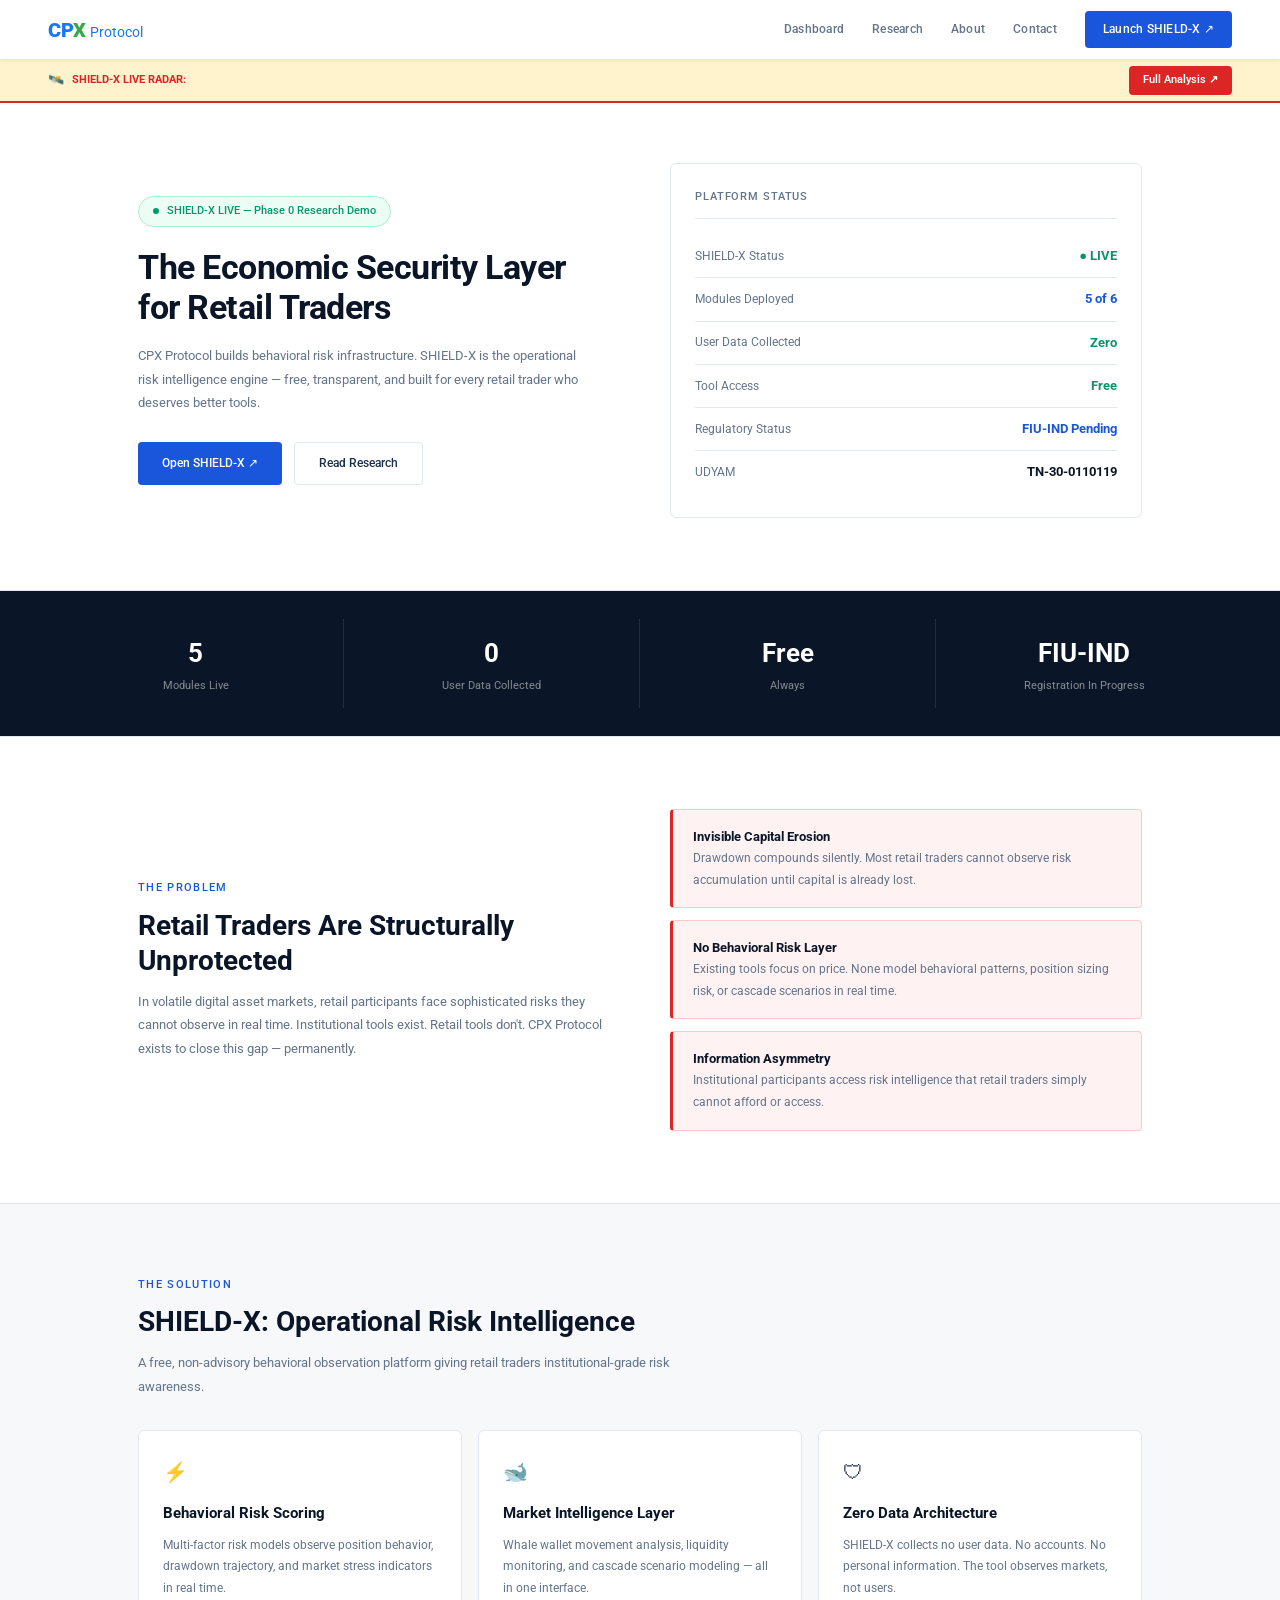
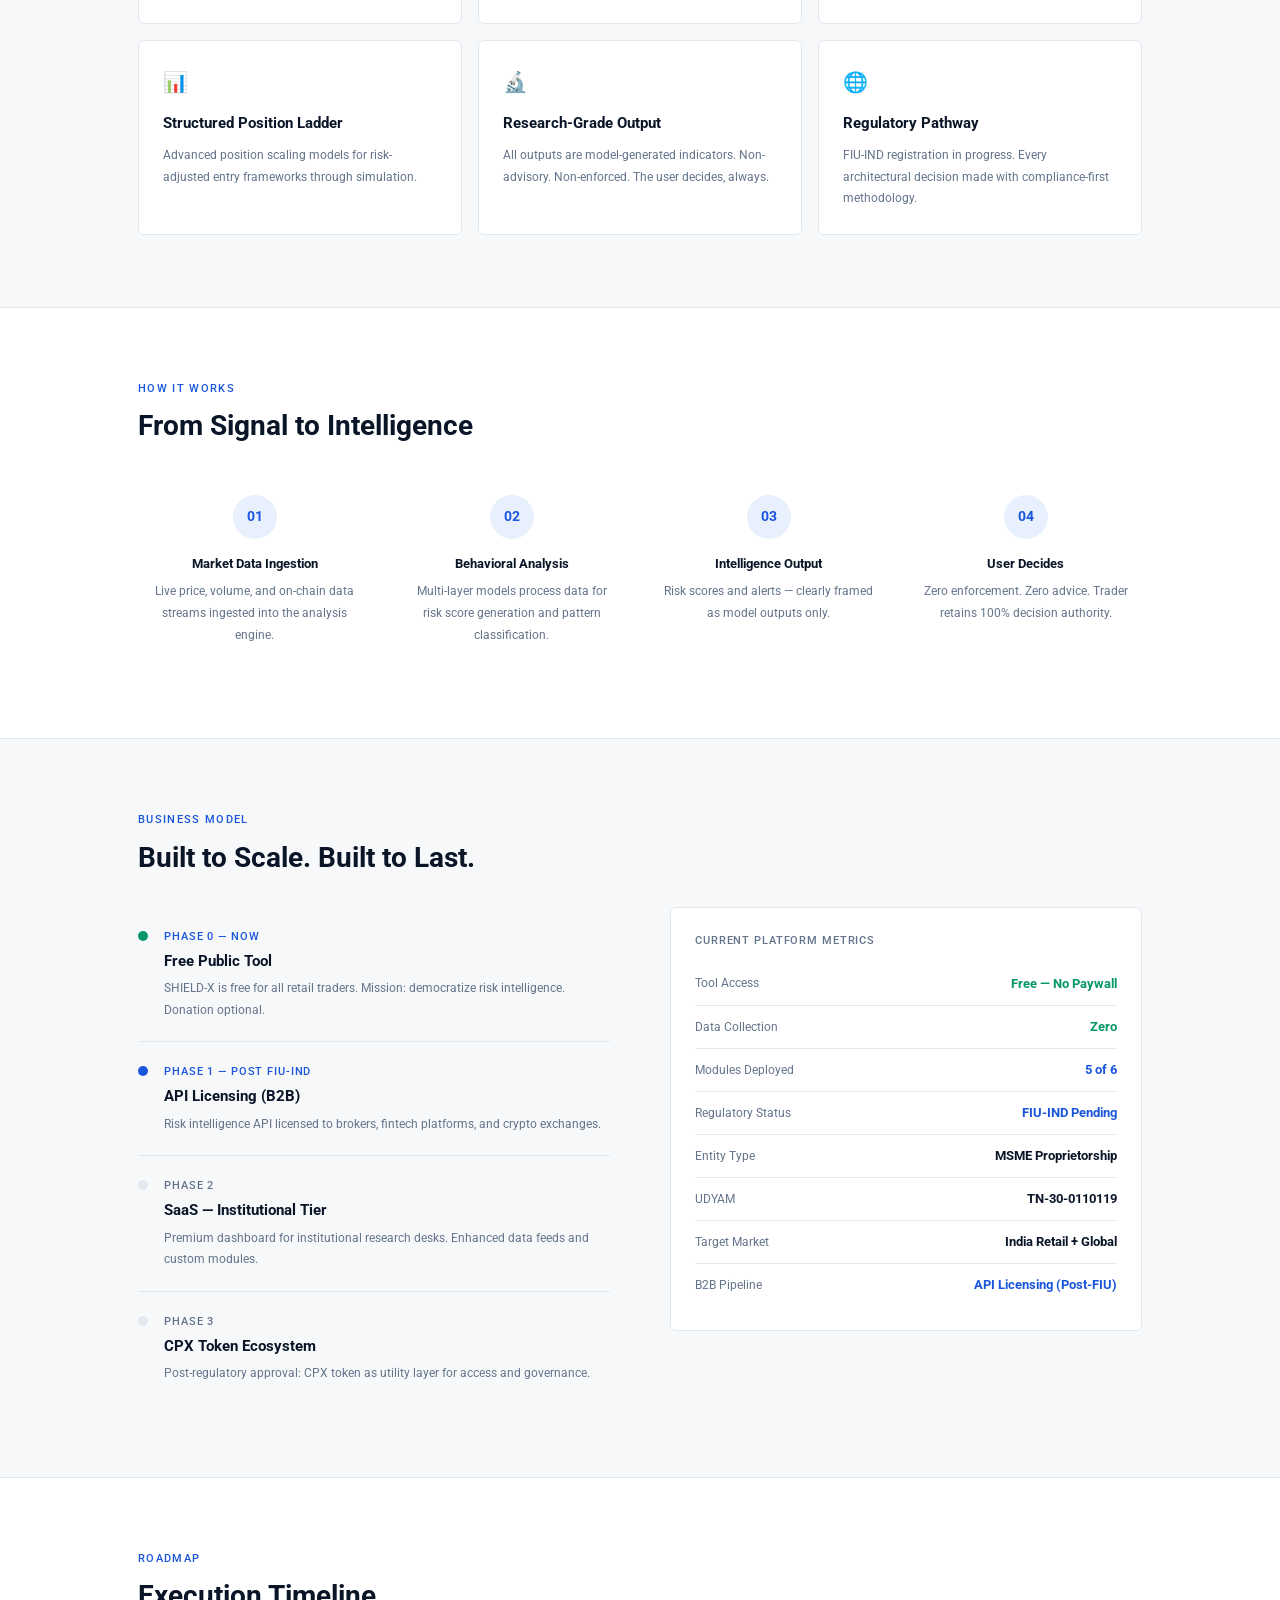
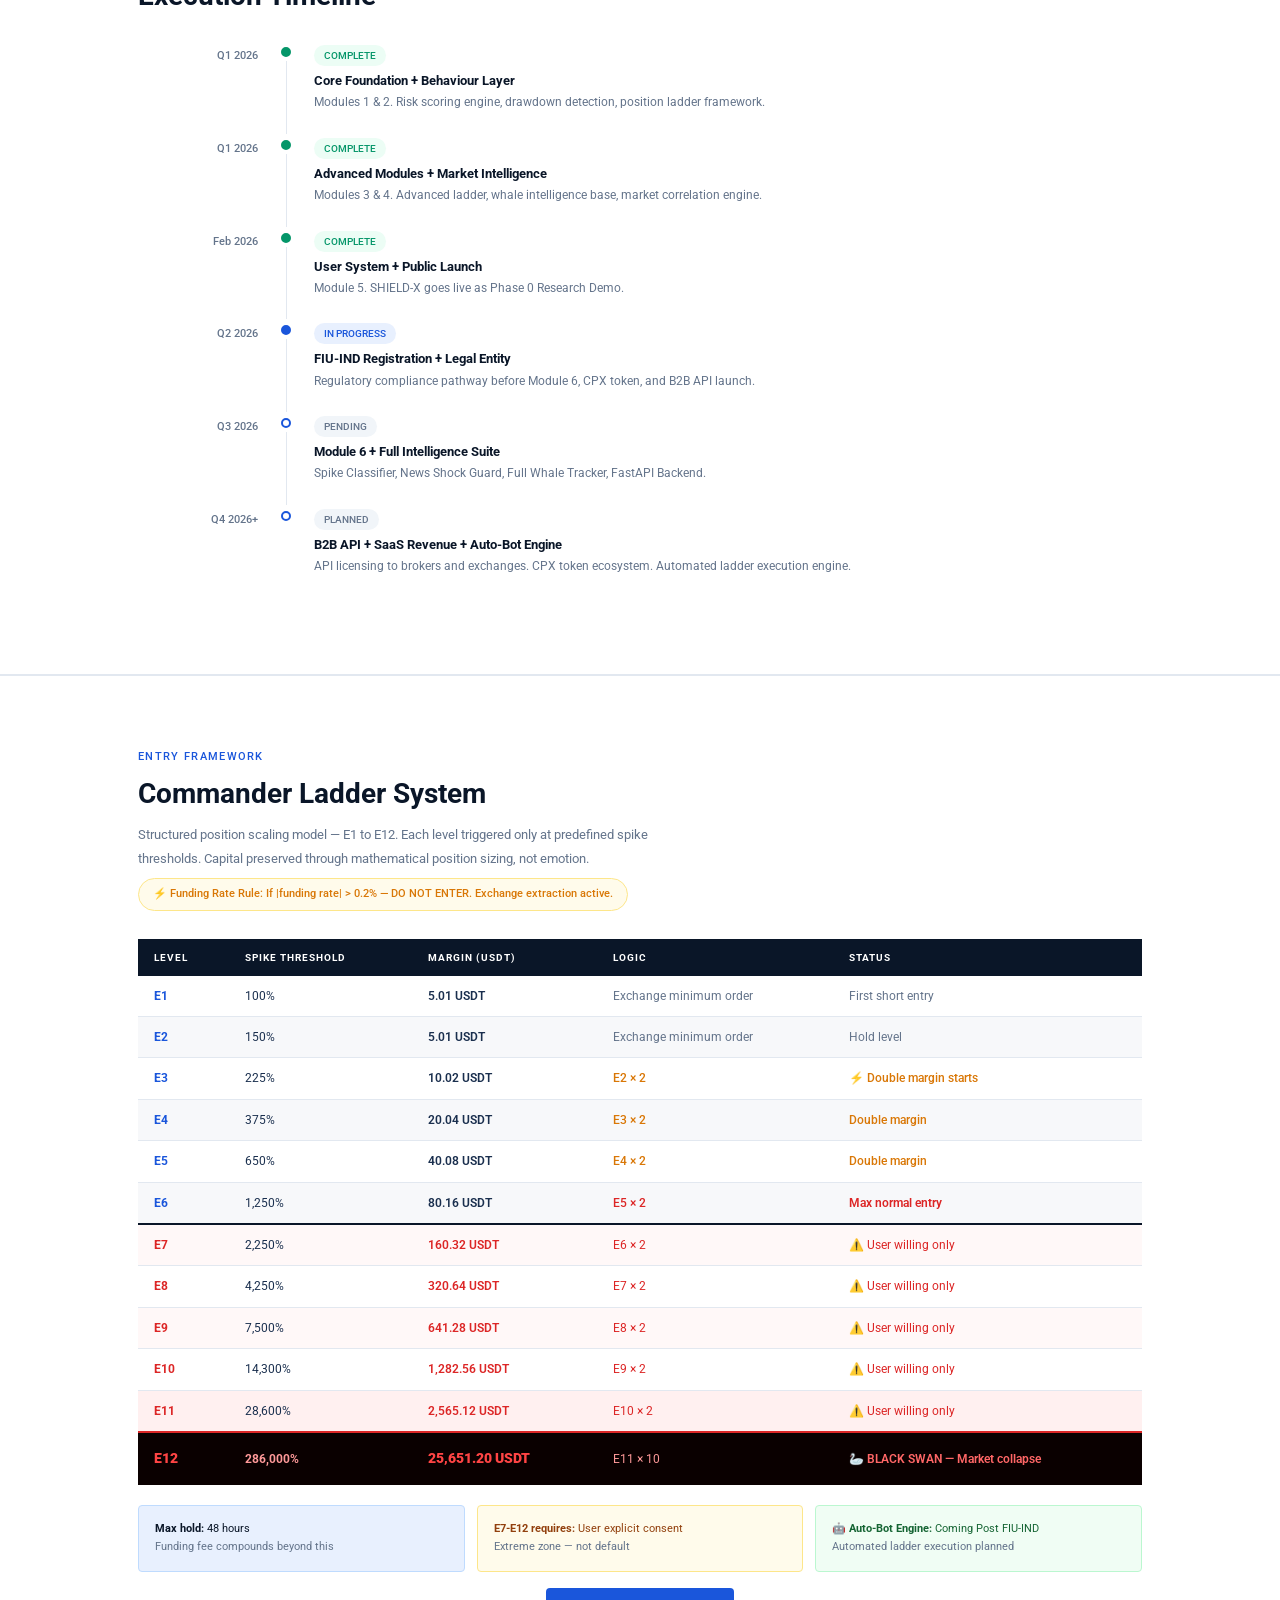
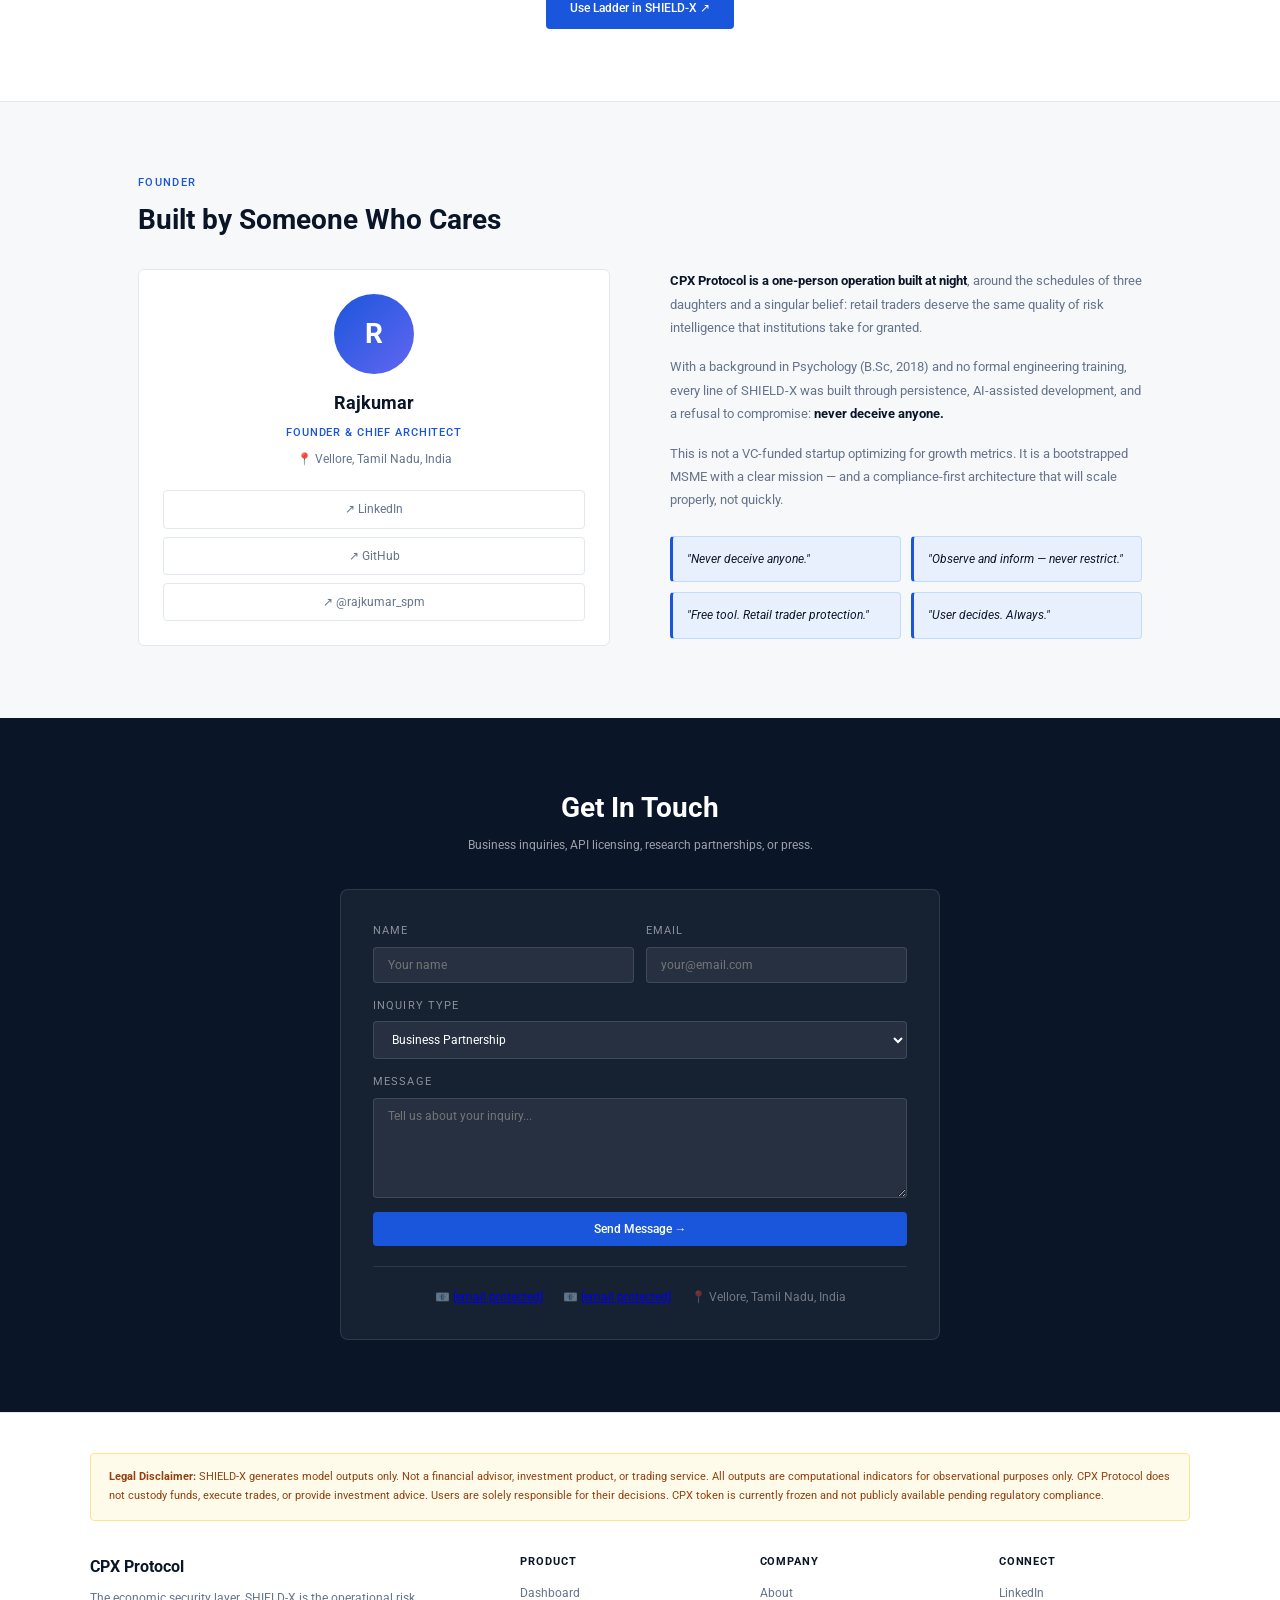
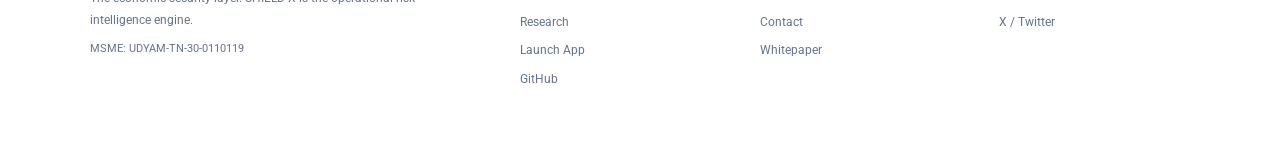
==== commit 43cdfea7: "Update index.html" ====
--- a/index.html
+++ b/index.html
@@ -20,9 +20,30 @@
   </div>
 </nav>
 
+<!-- LIVE RADAR BAR -->
+<div style="margin-top:60px;background:#fff3cd;border-bottom:2px solid #dc2626;">
+  <div style="padding:6px 48px;display:flex;align-items:center;justify-content:space-between;gap:12px;">
+    <div style="display:flex;align-items:center;gap:8px;flex-shrink:0;">
+      <span style="font-size:13px;">🛰️</span>
+      <span style="font-size:11px;font-weight:700;color:#dc2626;white-space:nowrap;">SHIELD-X LIVE RADAR:</span>
+    </div>
+    <div style="flex:1;overflow:hidden;">
+      <gecko-coin-price-marquee-widget
+        locale="en"
+        outlined="false"
+        coin-ids="bitcoin,ethereum,solana,ripple,binancecoin,cardano,avalanche-2,chainlink,near,injective-protocol"
+        initial-currency="usd"
+        style="width:100%;">
+      </gecko-coin-price-marquee-widget>
+    </div>
+    <a href="https://shield-x-jmgmhr2n8bpzmvcjt3ipsz.streamlit.app/" target="_blank" style="background:#dc2626;color:#fff;padding:5px 14px;border-radius:4px;text-decoration:none;font-size:11px;font-weight:600;white-space:nowrap;flex-shrink:0;">Full Analysis ↗</a>
+  </div>
+</div>
+<script src="https://widgets.coingecko.com/gecko-coin-price-marquee-widget.js"></script>
+
 <!-- HERO -->
 <div style="background:#fff;border-bottom:1px solid var(--border);">
-  <div class="section" style="padding-top:100px;display:grid;grid-template-columns:1fr 1fr;gap:60px;align-items:center;">
+  <div class="section" style="padding-top:60px;display:grid;grid-template-columns:1fr 1fr;gap:60px;align-items:center;">
     <div>
       <div class="live-badge"><span class="dot"></span>SHIELD-X LIVE — Phase 0 Research Demo</div>
       <h1 style="margin-bottom:16px;">The Economic Security Layer for Retail Traders</h1>
@@ -130,12 +151,143 @@
     <div class="section-tag">Roadmap</div>
     <h2 class="section-title">Execution Timeline</h2>
     <div style="margin-top:32px;">
-      <div class="rm-item"><div class="rm-date">Q3 2024</div><div class="rm-line"><div class="rm-dot done"></div><div class="rm-connector"></div></div><div class="rm-content"><span class="rm-tag tag-done">COMPLETE</span><h4>Core Foundation + Behaviour Layer</h4><p>Modules 1 & 2. Risk scoring engine, drawdown detection, position ladder framework.</p></div></div>
-      <div class="rm-item"><div class="rm-date">Q4 2024</div><div class="rm-line"><div class="rm-dot done"></div><div class="rm-connector"></div></div><div class="rm-content"><span class="rm-tag tag-done">COMPLETE</span><h4>Advanced Modules + Market Intelligence</h4><p>Modules 3 & 4. Advanced ladder, whale intelligence base, market correlation engine.</p></div></div>
-      <div class="rm-item"><div class="rm-date">Q1 2025</div><div class="rm-line"><div class="rm-dot done"></div><div class="rm-connector"></div></div><div class="rm-content"><span class="rm-tag tag-done">COMPLETE</span><h4>User System + Public Launch</h4><p>Module 5. SHIELD-X goes live as Phase 0 Research Demo.</p></div></div>
-      <div class="rm-item"><div class="rm-date">Q1–Q2 2025</div><div class="rm-line"><div class="rm-dot active"></div><div class="rm-connector"></div></div><div class="rm-content"><span class="rm-tag tag-live">IN PROGRESS</span><h4>FIU-IND Registration</h4><p>Regulatory compliance pathway before Module 6, CPX token, and B2B API launch.</p></div></div>
-      <div class="rm-item"><div class="rm-date">Q3 2025</div><div class="rm-line"><div class="rm-dot"></div><div class="rm-connector"></div></div><div class="rm-content"><span class="rm-tag tag-pending">PENDING</span><h4>Module 6 + Full Intelligence Suite</h4><p>Spike Classifier, News Shock Guard, Full Whale Tracker, FastAPI Backend.</p></div></div>
-      <div class="rm-item"><div class="rm-date">Q4 2025+</div><div class="rm-line"><div class="rm-dot"></div></div><div class="rm-content"><span class="rm-tag tag-pending">PLANNED</span><h4>B2B API + SaaS Revenue Launch</h4><p>API licensing to brokers and exchanges. CPX token ecosystem activation.</p></div></div>
+      <div class="rm-item"><div class="rm-date">Q1 2026</div><div class="rm-line"><div class="rm-dot done"></div><div class="rm-connector"></div></div><div class="rm-content"><span class="rm-tag tag-done">COMPLETE</span><h4>Core Foundation + Behaviour Layer</h4><p>Modules 1 & 2. Risk scoring engine, drawdown detection, position ladder framework.</p></div></div>
+      <div class="rm-item"><div class="rm-date">Q1 2026</div><div class="rm-line"><div class="rm-dot done"></div><div class="rm-connector"></div></div><div class="rm-content"><span class="rm-tag tag-done">COMPLETE</span><h4>Advanced Modules + Market Intelligence</h4><p>Modules 3 & 4. Advanced ladder, whale intelligence base, market correlation engine.</p></div></div>
+      <div class="rm-item"><div class="rm-date">Feb 2026</div><div class="rm-line"><div class="rm-dot done"></div><div class="rm-connector"></div></div><div class="rm-content"><span class="rm-tag tag-done">COMPLETE</span><h4>User System + Public Launch</h4><p>Module 5. SHIELD-X goes live as Phase 0 Research Demo.</p></div></div>
+      <div class="rm-item"><div class="rm-date">Q2 2026</div><div class="rm-line"><div class="rm-dot active"></div><div class="rm-connector"></div></div><div class="rm-content"><span class="rm-tag tag-live">IN PROGRESS</span><h4>FIU-IND Registration + Legal Entity</h4><p>Regulatory compliance pathway before Module 6, CPX token, and B2B API launch.</p></div></div>
+      <div class="rm-item"><div class="rm-date">Q3 2026</div><div class="rm-line"><div class="rm-dot"></div><div class="rm-connector"></div></div><div class="rm-content"><span class="rm-tag tag-pending">PENDING</span><h4>Module 6 + Full Intelligence Suite</h4><p>Spike Classifier, News Shock Guard, Full Whale Tracker, FastAPI Backend.</p></div></div>
+      <div class="rm-item"><div class="rm-date">Q4 2026+</div><div class="rm-line"><div class="rm-dot"></div></div><div class="rm-content"><span class="rm-tag tag-pending">PLANNED</span><h4>B2B API + SaaS Revenue + Auto-Bot Engine</h4><p>API licensing to brokers and exchanges. CPX token ecosystem. Automated ladder execution engine.</p></div></div>
+    </div>
+  </div>
+</div>
+
+<!-- LADDER ENTRY FRAMEWORK -->
+<div class="section-wrap-white">
+  <div class="section">
+    <div class="section-tag">Entry Framework</div>
+    <h2 class="section-title">Commander Ladder System</h2>
+    <p class="section-body">Structured position scaling model — E1 to E12. Each level triggered only at predefined spike thresholds. Capital preserved through mathematical position sizing, not emotion.</p>
+    <div style="margin-top:8px;display:inline-flex;align-items:center;gap:8px;background:var(--warn-light);border:1px solid #fde68a;padding:6px 14px;border-radius:100px;font-size:11px;color:var(--warn);font-weight:500;">
+      ⚡ Funding Rate Rule: If |funding rate| &gt; 0.2% — DO NOT ENTER. Exchange extraction active.
+    </div>
+
+    <div style="margin-top:28px;overflow-x:auto;">
+      <table style="width:100%;border-collapse:collapse;font-size:12px;">
+        <thead>
+          <tr style="background:var(--navy);color:#fff;">
+            <th style="padding:10px 16px;text-align:left;font-size:10px;letter-spacing:0.1em;text-transform:uppercase;">Level</th>
+            <th style="padding:10px 16px;text-align:left;font-size:10px;letter-spacing:0.1em;text-transform:uppercase;">Spike Threshold</th>
+            <th style="padding:10px 16px;text-align:left;font-size:10px;letter-spacing:0.1em;text-transform:uppercase;">Margin (USDT)</th>
+            <th style="padding:10px 16px;text-align:left;font-size:10px;letter-spacing:0.1em;text-transform:uppercase;">Logic</th>
+            <th style="padding:10px 16px;text-align:left;font-size:10px;letter-spacing:0.1em;text-transform:uppercase;">Status</th>
+          </tr>
+        </thead>
+        <tbody>
+          <tr style="border-bottom:1px solid var(--border);background:var(--white);">
+            <td style="padding:10px 16px;font-weight:700;color:var(--blue);">E1</td>
+            <td style="padding:10px 16px;">100%</td>
+            <td style="padding:10px 16px;font-weight:600;">5.01 USDT</td>
+            <td style="padding:10px 16px;color:var(--muted);">Exchange minimum order</td>
+            <td style="padding:10px 16px;color:var(--muted);">First short entry</td>
+          </tr>
+          <tr style="border-bottom:1px solid var(--border);background:var(--bg);">
+            <td style="padding:10px 16px;font-weight:700;color:var(--blue);">E2</td>
+            <td style="padding:10px 16px;">150%</td>
+            <td style="padding:10px 16px;font-weight:600;">5.01 USDT</td>
+            <td style="padding:10px 16px;color:var(--muted);">Exchange minimum order</td>
+            <td style="padding:10px 16px;color:var(--muted);">Hold level</td>
+          </tr>
+          <tr style="border-bottom:1px solid var(--border);background:var(--white);">
+            <td style="padding:10px 16px;font-weight:700;color:var(--blue);">E3</td>
+            <td style="padding:10px 16px;">225%</td>
+            <td style="padding:10px 16px;font-weight:600;">10.02 USDT</td>
+            <td style="padding:10px 16px;color:var(--warn);font-weight:500;">E2 × 2</td>
+            <td style="padding:10px 16px;color:var(--warn);font-weight:500;">⚡ Double margin starts</td>
+          </tr>
+          <tr style="border-bottom:1px solid var(--border);background:var(--bg);">
+            <td style="padding:10px 16px;font-weight:700;color:var(--blue);">E4</td>
+            <td style="padding:10px 16px;">375%</td>
+            <td style="padding:10px 16px;font-weight:600;">20.04 USDT</td>
+            <td style="padding:10px 16px;color:var(--warn);font-weight:500;">E3 × 2</td>
+            <td style="padding:10px 16px;color:var(--warn);font-weight:500;">Double margin</td>
+          </tr>
+          <tr style="border-bottom:1px solid var(--border);background:var(--white);">
+            <td style="padding:10px 16px;font-weight:700;color:var(--blue);">E5</td>
+            <td style="padding:10px 16px;">650%</td>
+            <td style="padding:10px 16px;font-weight:600;">40.08 USDT</td>
+            <td style="padding:10px 16px;color:var(--warn);font-weight:500;">E4 × 2</td>
+            <td style="padding:10px 16px;color:var(--warn);font-weight:500;">Double margin</td>
+          </tr>
+          <tr style="border-bottom:2px solid var(--navy);background:var(--bg);">
+            <td style="padding:10px 16px;font-weight:700;color:var(--blue);">E6</td>
+            <td style="padding:10px 16px;">1,250%</td>
+            <td style="padding:10px 16px;font-weight:600;">80.16 USDT</td>
+            <td style="padding:10px 16px;color:var(--red);font-weight:500;">E5 × 2</td>
+            <td style="padding:10px 16px;color:var(--red);font-weight:600;">Max normal entry</td>
+          </tr>
+          <tr style="border-bottom:1px solid var(--border);background:#fff8f8;">
+            <td style="padding:10px 16px;font-weight:700;color:var(--red);">E7</td>
+            <td style="padding:10px 16px;">2,250%</td>
+            <td style="padding:10px 16px;font-weight:600;color:var(--red);">160.32 USDT</td>
+            <td style="padding:10px 16px;color:var(--red);">E6 × 2</td>
+            <td style="padding:10px 16px;color:var(--red);">⚠️ User willing only</td>
+          </tr>
+          <tr style="border-bottom:1px solid var(--border);background:var(--white);">
+            <td style="padding:10px 16px;font-weight:700;color:var(--red);">E8</td>
+            <td style="padding:10px 16px;">4,250%</td>
+            <td style="padding:10px 16px;font-weight:600;color:var(--red);">320.64 USDT</td>
+            <td style="padding:10px 16px;color:var(--red);">E7 × 2</td>
+            <td style="padding:10px 16px;color:var(--red);">⚠️ User willing only</td>
+          </tr>
+          <tr style="border-bottom:1px solid var(--border);background:#fff8f8;">
+            <td style="padding:10px 16px;font-weight:700;color:var(--red);">E9</td>
+            <td style="padding:10px 16px;">7,500%</td>
+            <td style="padding:10px 16px;font-weight:600;color:var(--red);">641.28 USDT</td>
+            <td style="padding:10px 16px;color:var(--red);">E8 × 2</td>
+            <td style="padding:10px 16px;color:var(--red);">⚠️ User willing only</td>
+          </tr>
+          <tr style="border-bottom:1px solid var(--border);background:var(--white);">
+            <td style="padding:10px 16px;font-weight:700;color:var(--red);">E10</td>
+            <td style="padding:10px 16px;">14,300%</td>
+            <td style="padding:10px 16px;font-weight:600;color:var(--red);">1,282.56 USDT</td>
+            <td style="padding:10px 16px;color:var(--red);">E9 × 2</td>
+            <td style="padding:10px 16px;color:var(--red);">⚠️ User willing only</td>
+          </tr>
+          <tr style="border-bottom:2px solid #dc2626;background:#fff0f0;">
+            <td style="padding:10px 16px;font-weight:700;color:var(--red);">E11</td>
+            <td style="padding:10px 16px;">28,600%</td>
+            <td style="padding:10px 16px;font-weight:600;color:var(--red);">2,565.12 USDT</td>
+            <td style="padding:10px 16px;color:var(--red);">E10 × 2</td>
+            <td style="padding:10px 16px;color:var(--red);">⚠️ User willing only</td>
+          </tr>
+          <tr style="background:#0a0000;">
+            <td style="padding:14px 16px;font-weight:900;color:#ff4444;font-size:14px;">E12</td>
+            <td style="padding:14px 16px;color:#ff9999;font-weight:700;">286,000%</td>
+            <td style="padding:14px 16px;color:#ff4444;font-weight:900;font-size:14px;">25,651.20 USDT</td>
+            <td style="padding:14px 16px;color:#ff9999;">E11 × 10</td>
+            <td style="padding:14px 16px;color:#ff6666;font-weight:600;">🦢 BLACK SWAN — Market collapse</td>
+          </tr>
+        </tbody>
+      </table>
+    </div>
+
+    <div style="margin-top:20px;display:grid;grid-template-columns:1fr 1fr 1fr;gap:12px;">
+      <div style="background:var(--blue-light);border:1px solid #bfdbfe;padding:14px 16px;border-radius:4px;font-size:11px;color:var(--navy);">
+        <strong>Max hold:</strong> 48 hours<br/>
+        <span style="color:var(--muted);">Funding fee compounds beyond this</span>
+      </div>
+      <div style="background:var(--warn-light);border:1px solid #fde68a;padding:14px 16px;border-radius:4px;font-size:11px;color:#92400e;">
+        <strong>E7-E12 requires:</strong> User explicit consent<br/>
+        <span style="color:var(--muted);">Extreme zone — not default</span>
+      </div>
+      <div style="background:#f0fdf4;border:1px solid #bbf7d0;padding:14px 16px;border-radius:4px;font-size:11px;color:#166534;">
+        <strong>🤖 Auto-Bot Engine:</strong> Coming Post FIU-IND<br/>
+        <span style="color:var(--muted);">Automated ladder execution planned</span>
+      </div>
+    </div>
+
+    <div style="margin-top:16px;text-align:center;">
+      <a href="https://shield-x-jmgmhr2n8bpzmvcjt3ipsz.streamlit.app/" target="_blank" class="btn-primary">Use Ladder in SHIELD-X ↗</a>
     </div>
   </div>
 </div>
@@ -190,7 +342,7 @@
         <button type="submit" class="btn-primary" style="width:100%;justify-content:center;">Send Message →</button>
       </form>
       <div style="margin-top:20px;padding-top:20px;border-top:1px solid rgba(255,255,255,0.1);font-size:12px;color:rgba(255,255,255,0.4);display:flex;gap:20px;flex-wrap:wrap;justify-content:center;">
-        <span>📧 <a href="/cdn-cgi/l/email-protection" class="__cf_email__" data-cfemail="2a5942434f464e07526a495a525a58455e454945460445584d">[email&#160;protected]</a></span><span>📧 <a href="/cdn-cgi/l/email-protection" class="__cf_email__" data-cfemail="583e372d363c392c313736183b2820282a372c373b373476372a3f">[email&#160;protected]</a></span><span>📍 Vellore, Tamil Nadu, India</span>
+        <span>📧 <a href="/cdn-cgi/l/email-protection" class="__cf_email__" data-cfemail="2e5d46474b424a03566e4d5e565e5c415a414d414200415c49">[email&#160;protected]</a></span><span>📧 <a href="/cdn-cgi/l/email-protection" class="__cf_email__" data-cfemail="dfb9b0aab1bbbeabb6b0b19fbcafa7afadb0abb0bcb0b3f1b0adb8">[email&#160;protected]</a></span><span>📍 Vellore, Tamil Nadu, India</span>
       </div>
     </div>
   </div>
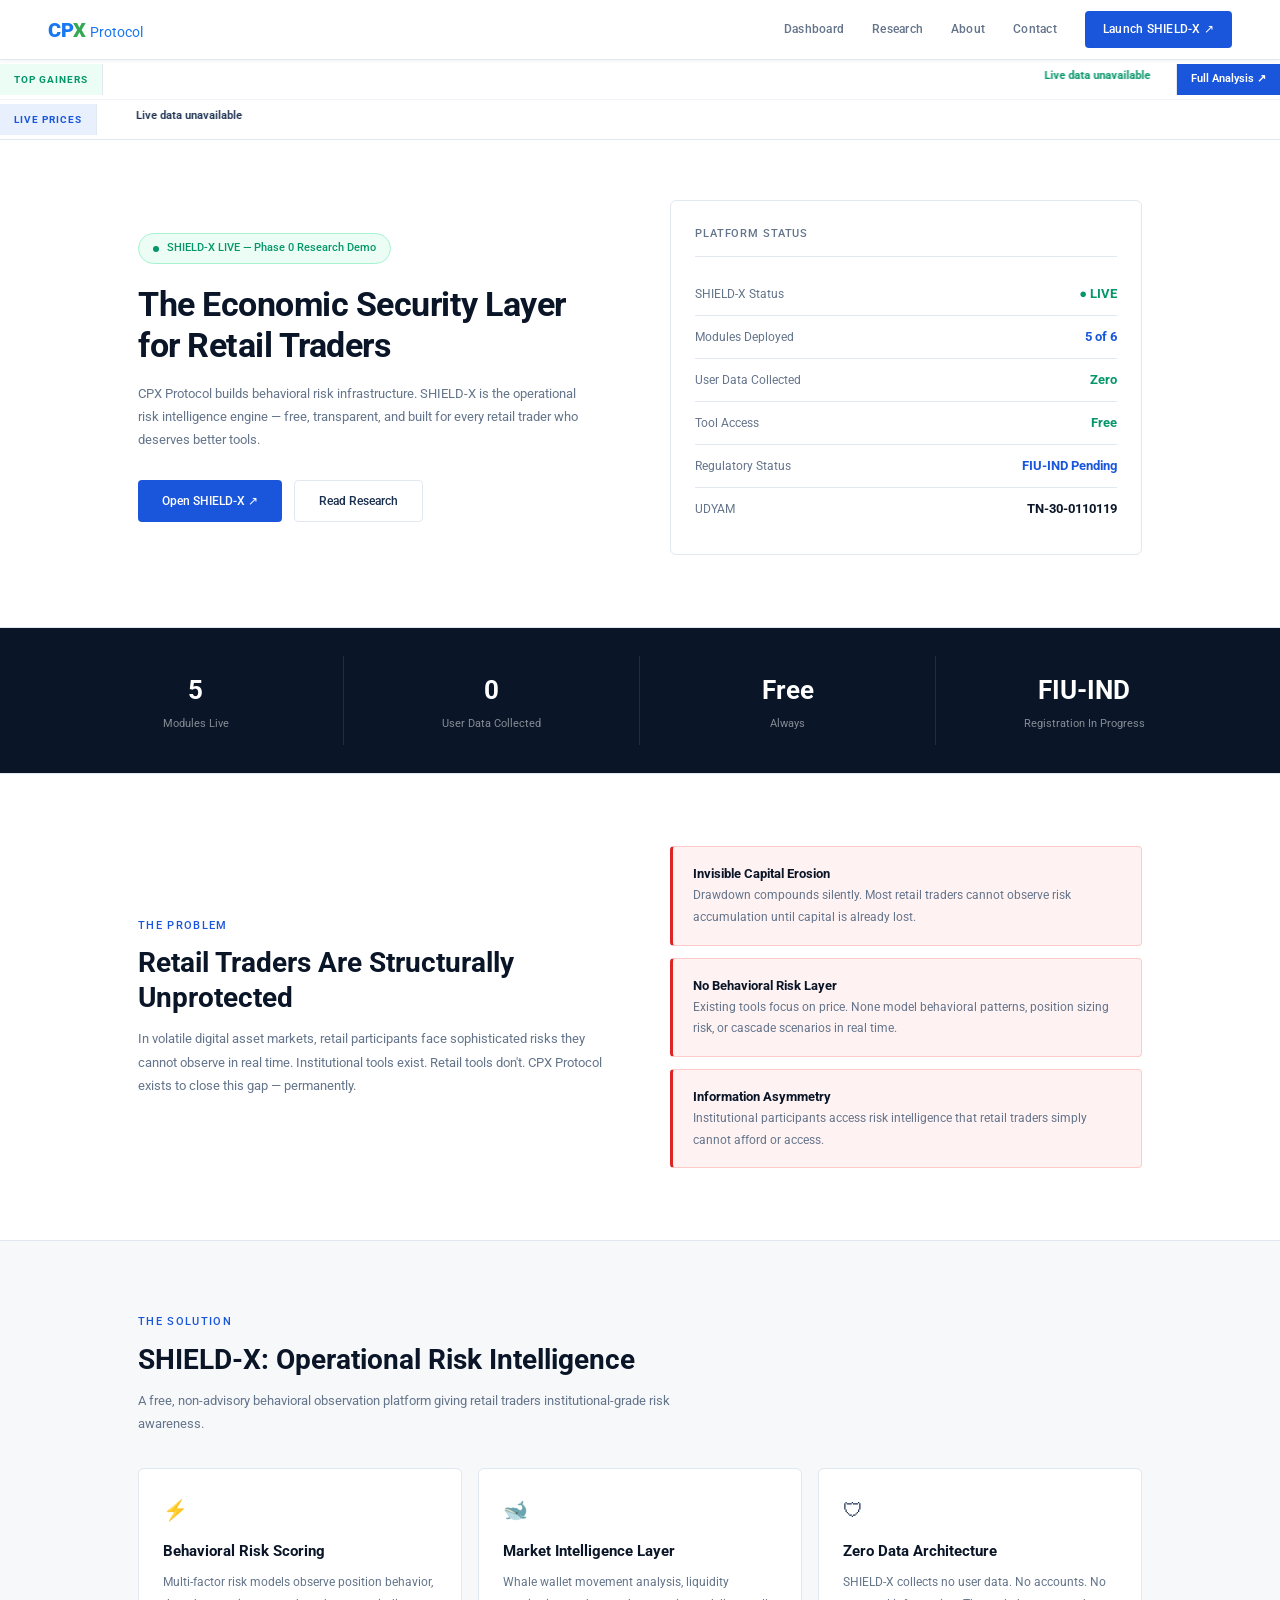
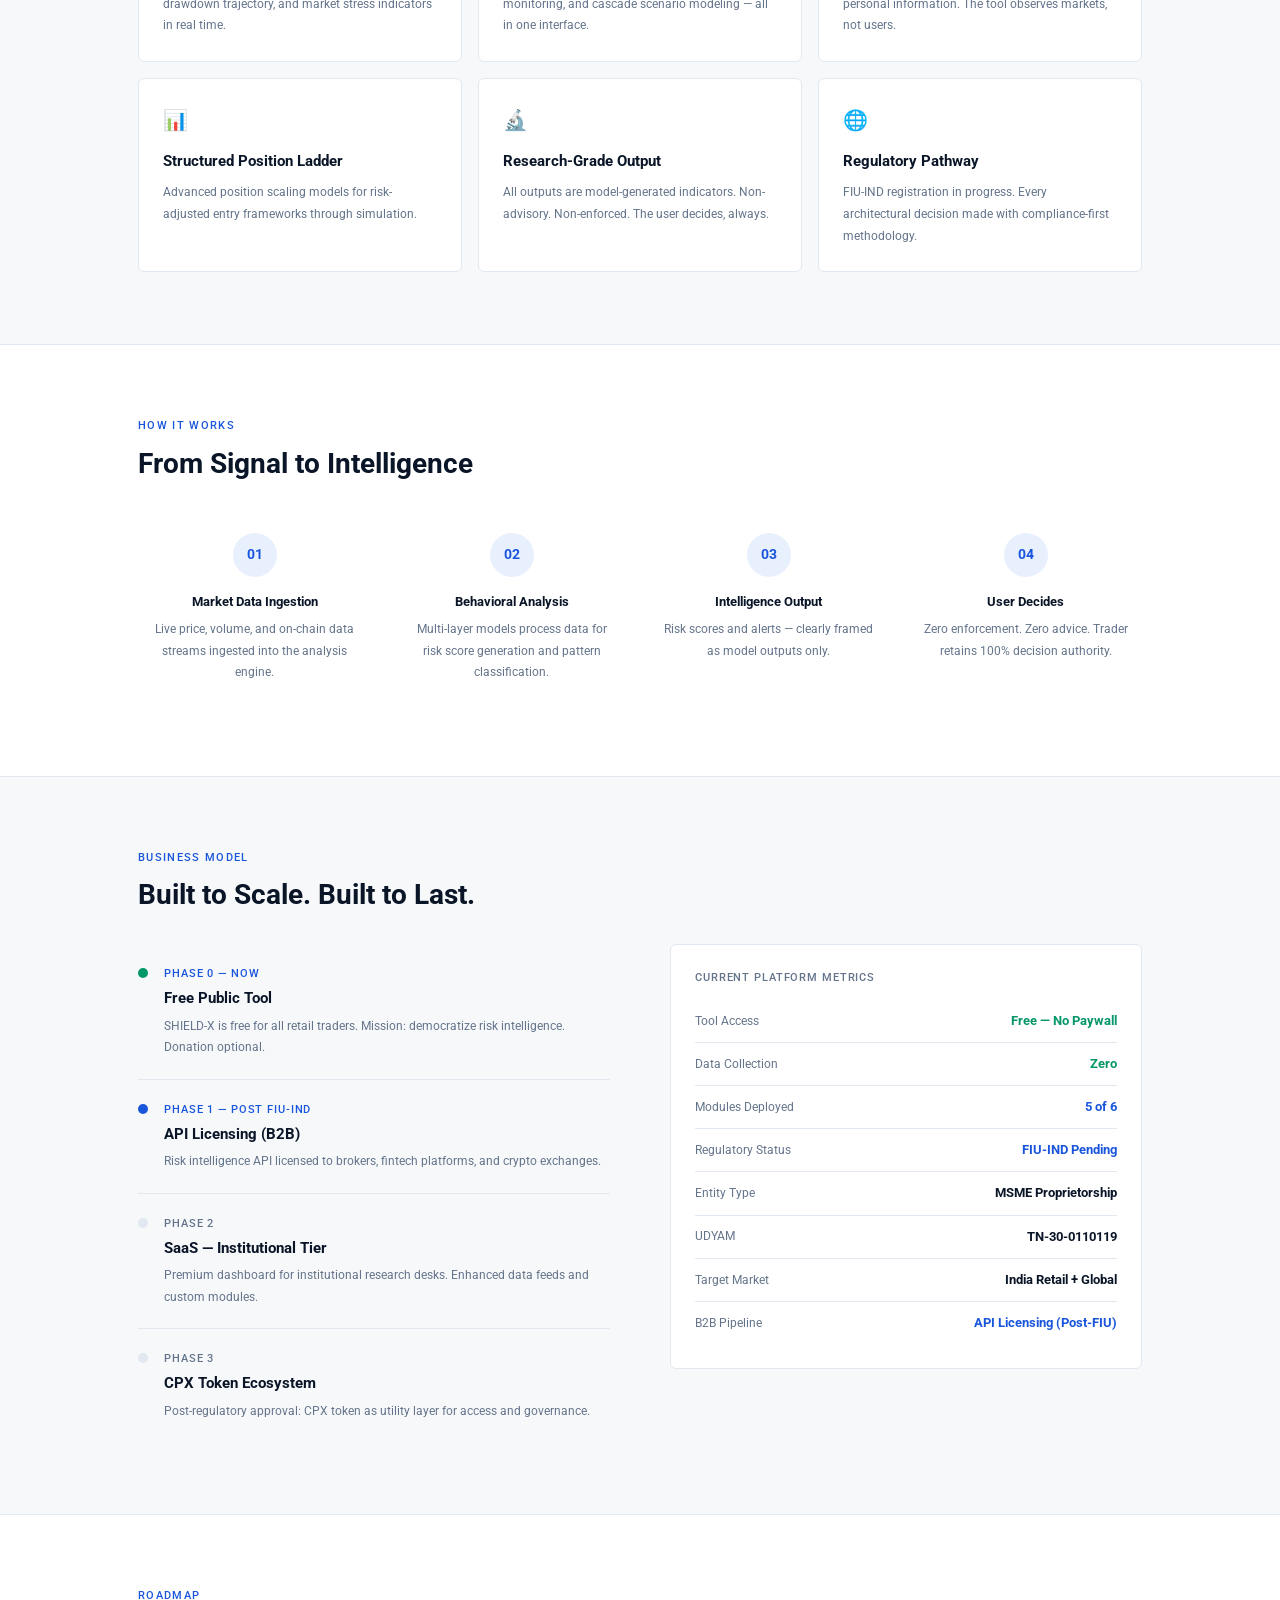
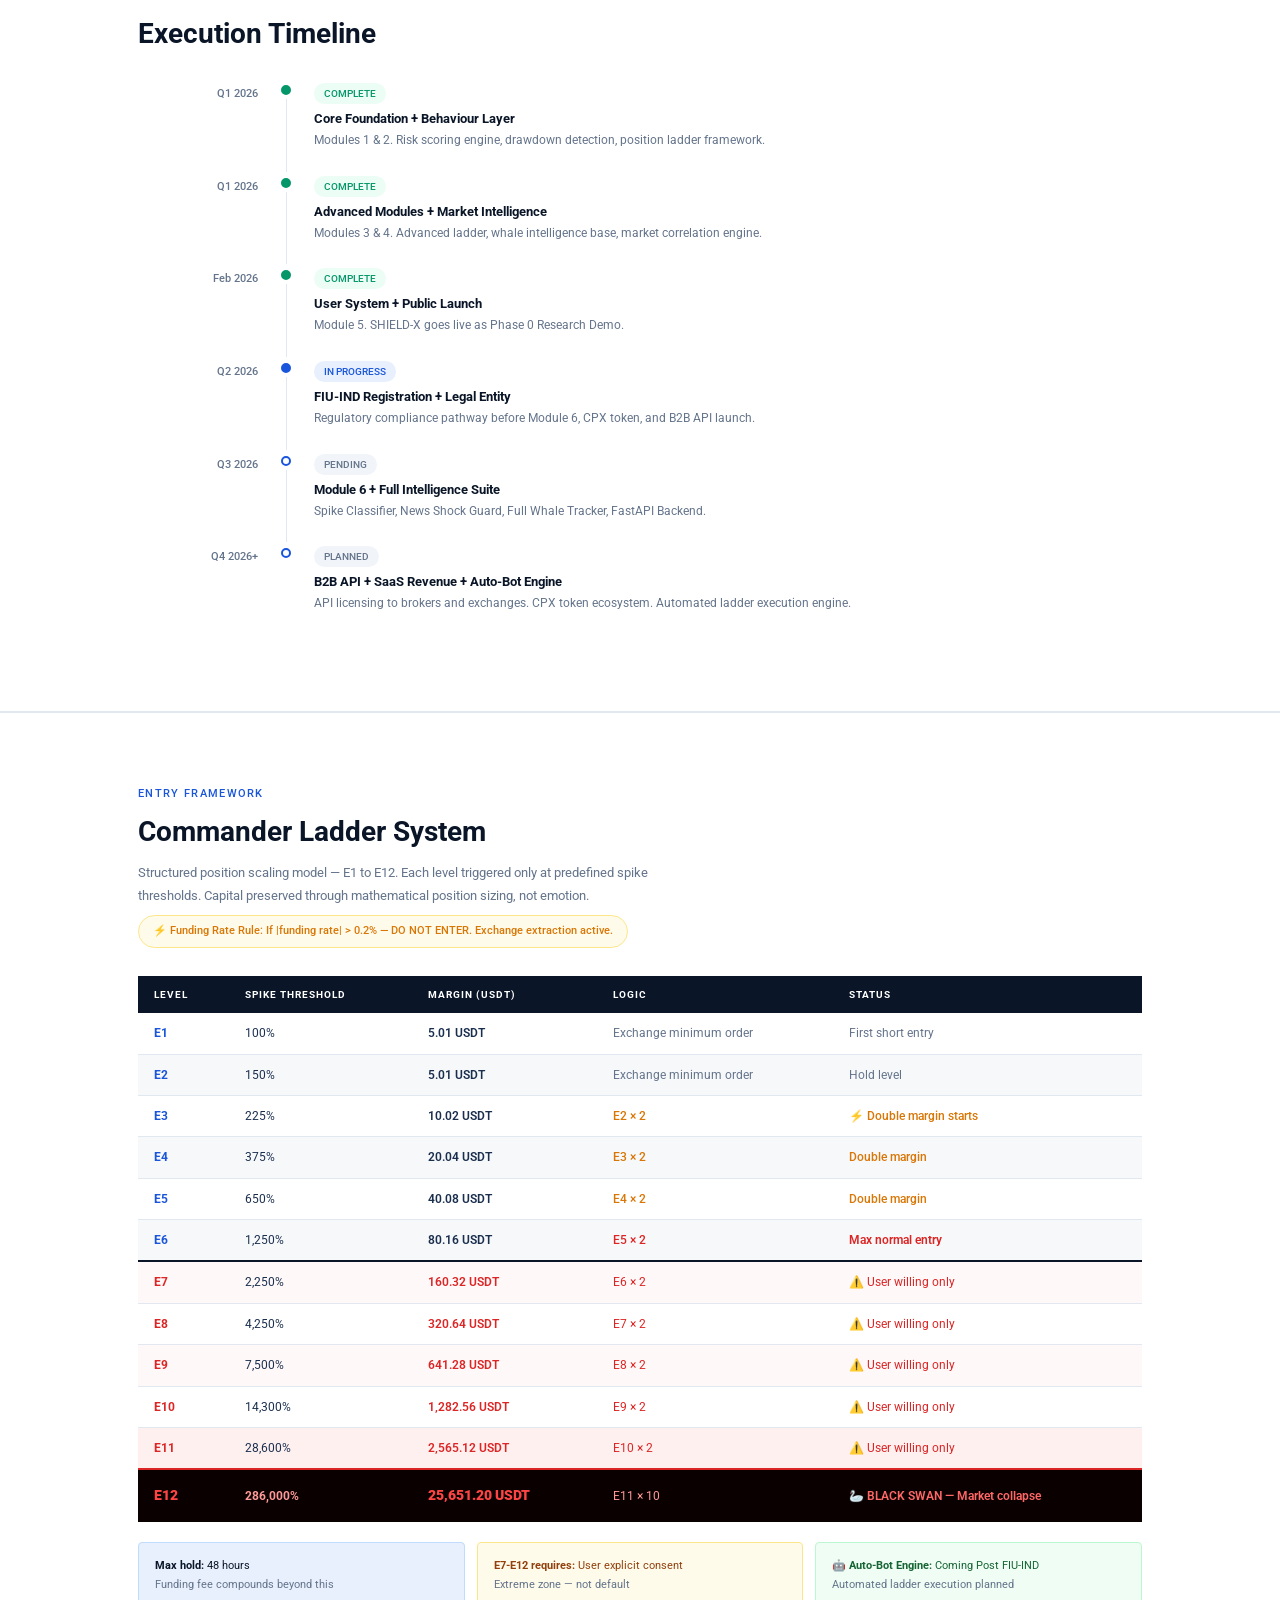
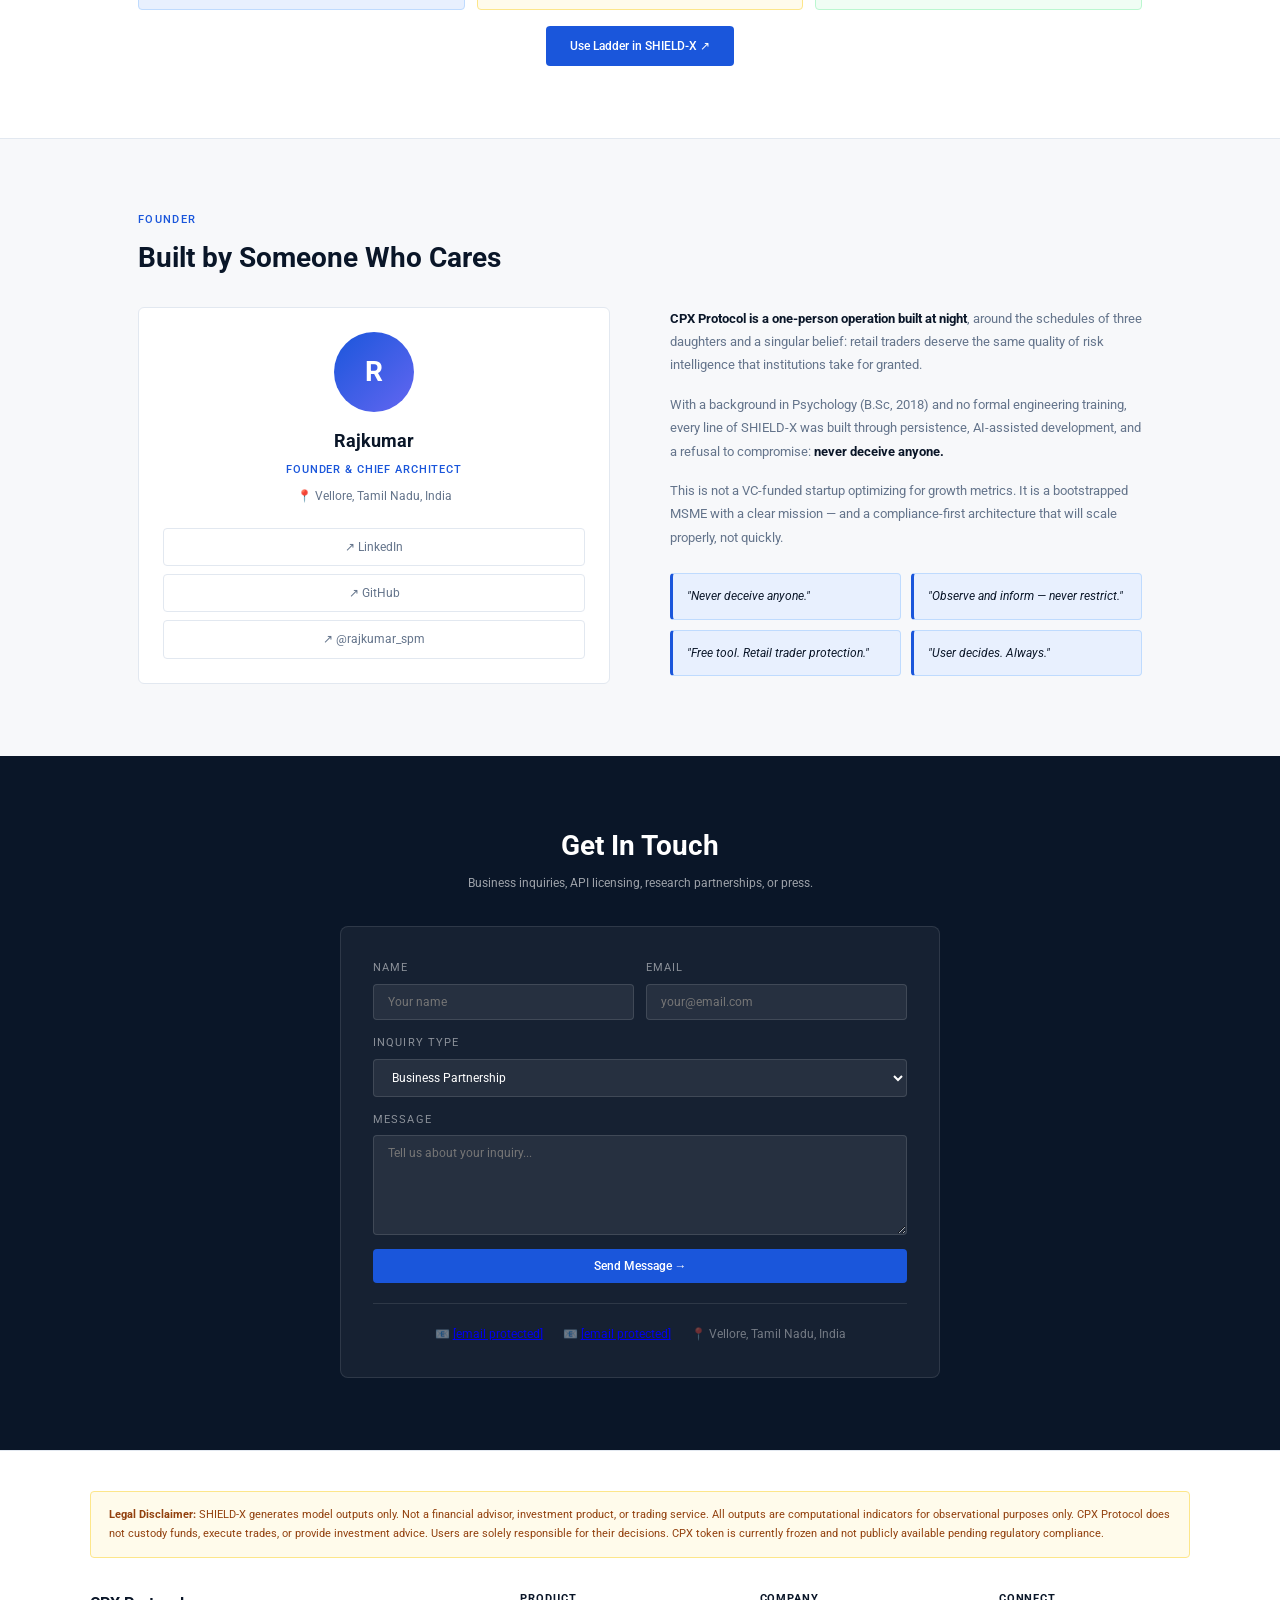
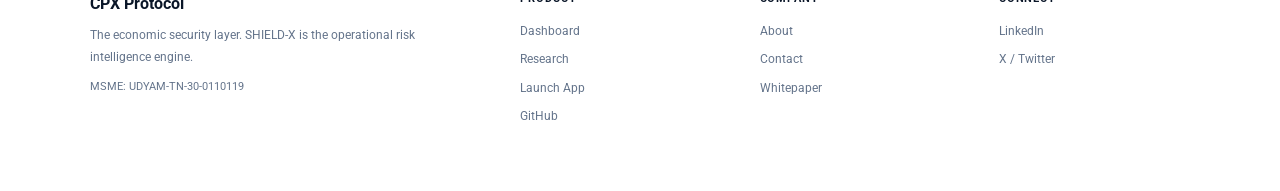
==== commit 53355265: "Update index.html" ====
--- a/index.html
+++ b/index.html
@@ -20,26 +20,75 @@
   </div>
 </nav>
 
-<!-- LIVE RADAR BAR -->
-<div style="margin-top:60px;background:#fff3cd;border-bottom:2px solid #dc2626;">
-  <div style="padding:6px 48px;display:flex;align-items:center;justify-content:space-between;gap:12px;">
-    <div style="display:flex;align-items:center;gap:8px;flex-shrink:0;">
-      <span style="font-size:13px;">🛰️</span>
-      <span style="font-size:11px;font-weight:700;color:#dc2626;white-space:nowrap;">SHIELD-X LIVE RADAR:</span>
-    </div>
+<!-- LIVE RADAR BAR — Bybit Live Gainers -->
+<div style="margin-top:60px;border-bottom:1px solid #e2e8f0;background:#fff;">
+  <!-- Row 1: Top Gainers -->
+  <div style="display:flex;align-items:center;border-bottom:1px solid #f1f5f9;">
+    <span style="font-size:10px;font-weight:700;color:#059669;letter-spacing:0.1em;padding:7px 14px;white-space:nowrap;border-right:1px solid #e2e8f0;background:#ecfdf5;">TOP GAINERS</span>
     <div style="flex:1;overflow:hidden;">
-      <gecko-coin-price-marquee-widget
-        locale="en"
-        outlined="false"
-        coin-ids="bitcoin,ethereum,solana,ripple,binancecoin,cardano,avalanche-2,chainlink,near,injective-protocol"
-        initial-currency="usd"
-        style="width:100%;">
-      </gecko-coin-price-marquee-widget>
-    </div>
-    <a href="https://shield-x-jmgmhr2n8bpzmvcjt3ipsz.streamlit.app/" target="_blank" style="background:#dc2626;color:#fff;padding:5px 14px;border-radius:4px;text-decoration:none;font-size:11px;font-weight:600;white-space:nowrap;flex-shrink:0;">Full Analysis ↗</a>
-  </div>
-</div>
-<script src="https://widgets.coingecko.com/gecko-coin-price-marquee-widget.js"></script>
+      <marquee id="gainers-marquee" scrollamount="4" style="font-size:11px;font-weight:700;color:#059669;padding:7px 0;">Loading live data...</marquee>
+    </div>
+    <a href="https://shield-x-jmgmhr2n8bpzmvcjt3ipsz.streamlit.app/" target="_blank" style="background:#1a56db;color:#fff;padding:6px 14px;text-decoration:none;font-size:11px;font-weight:600;white-space:nowrap;border-left:1px solid #e2e8f0;">Full Analysis ↗</a>
+  </div>
+  <!-- Row 2: Live Prices -->
+  <div style="display:flex;align-items:center;">
+    <span style="font-size:10px;font-weight:700;color:#1a56db;letter-spacing:0.1em;padding:7px 14px;white-space:nowrap;border-right:1px solid #e2e8f0;background:#e8f0fe;">LIVE PRICES</span>
+    <div style="flex:1;overflow:hidden;">
+      <marquee id="prices-marquee" scrollamount="3" direction="right" style="font-size:11px;font-weight:600;color:#1a2f4e;padding:7px 0;">Loading...</marquee>
+    </div>
+  </div>
+</div>
+
+<script>
+const STABLE = new Set(["USDCUSDT","BUSDUSDT","TUSDUSDT","USDPUSDT","DAIUSDT","FDUSDUSDT"]);
+const TOP_PAIRS = ["BTCUSDT","ETHUSDT","SOLUSDT","XRPUSDT","BNBUSDT","ADAUSDT","DOTUSDT","LINKUSDT","AVAXUSDT","NEARUSDT"];
+
+async function loadRadar() {
+  try {
+    // Row 2: Live prices from Bybit
+    const priceRes = await fetch("https://api.bybit.com/v5/market/tickers?category=spot");
+    const priceData = await priceRes.json();
+    const items = priceData?.result?.list || [];
+
+    const priceText = TOP_PAIRS.map(sym => {
+      const coin = items.find(c => c.symbol === sym);
+      if (!coin) return null;
+      const base = sym.replace("USDT","");
+      const price = parseFloat(coin.lastPrice).toLocaleString("en-US", {maximumFractionDigits:4});
+      const chg = parseFloat(coin.price24hPcnt * 100).toFixed(2);
+      const arrow = chg >= 0 ? "▲" : "▼";
+      const color = chg >= 0 ? "#059669" : "#dc2626";
+      return `<span>${base} $${price} <span style="color:${color}">${arrow} ${Math.abs(chg)}%</span></span>`;
+    }).filter(Boolean).join("&nbsp;&nbsp;|&nbsp;&nbsp;");
+    document.getElementById("prices-marquee").innerHTML = priceText || "Loading...";
+
+    // Row 1: Top gainers from Bybit linear (futures)
+    const futRes = await fetch("https://api.bybit.com/v5/market/tickers?category=linear");
+    const futData = await futRes.json();
+    const futures = (futData?.result?.list || [])
+      .filter(c => c.symbol.endsWith("USDT") && !STABLE.has(c.symbol))
+      .map(c => ({ sym: c.symbol.replace("USDT",""), chg: parseFloat(c.price24hPcnt) * 100 }))
+      .filter(c => c.chg >= 10)
+      .sort((a,b) => b.chg - a.chg)
+      .slice(0, 20);
+
+    if (futures.length > 0) {
+      const gainText = futures.map(c =>
+        `<span style="color:#059669">${c.sym} +${c.chg.toFixed(2)}%</span>`
+      ).join("&nbsp;&nbsp;|&nbsp;&nbsp;");
+      document.getElementById("gainers-marquee").innerHTML = "🚀 " + gainText;
+    } else {
+      document.getElementById("gainers-marquee").innerHTML = "Market calm — No 10%+ movers right now";
+    }
+  } catch(e) {
+    document.getElementById("gainers-marquee").innerHTML = "Live data unavailable";
+    document.getElementById("prices-marquee").innerHTML = "Live data unavailable";
+  }
+}
+
+loadRadar();
+setInterval(loadRadar, 30000); // refresh every 30s
+</script>
 
 <!-- HERO -->
 <div style="background:#fff;border-bottom:1px solid var(--border);">
